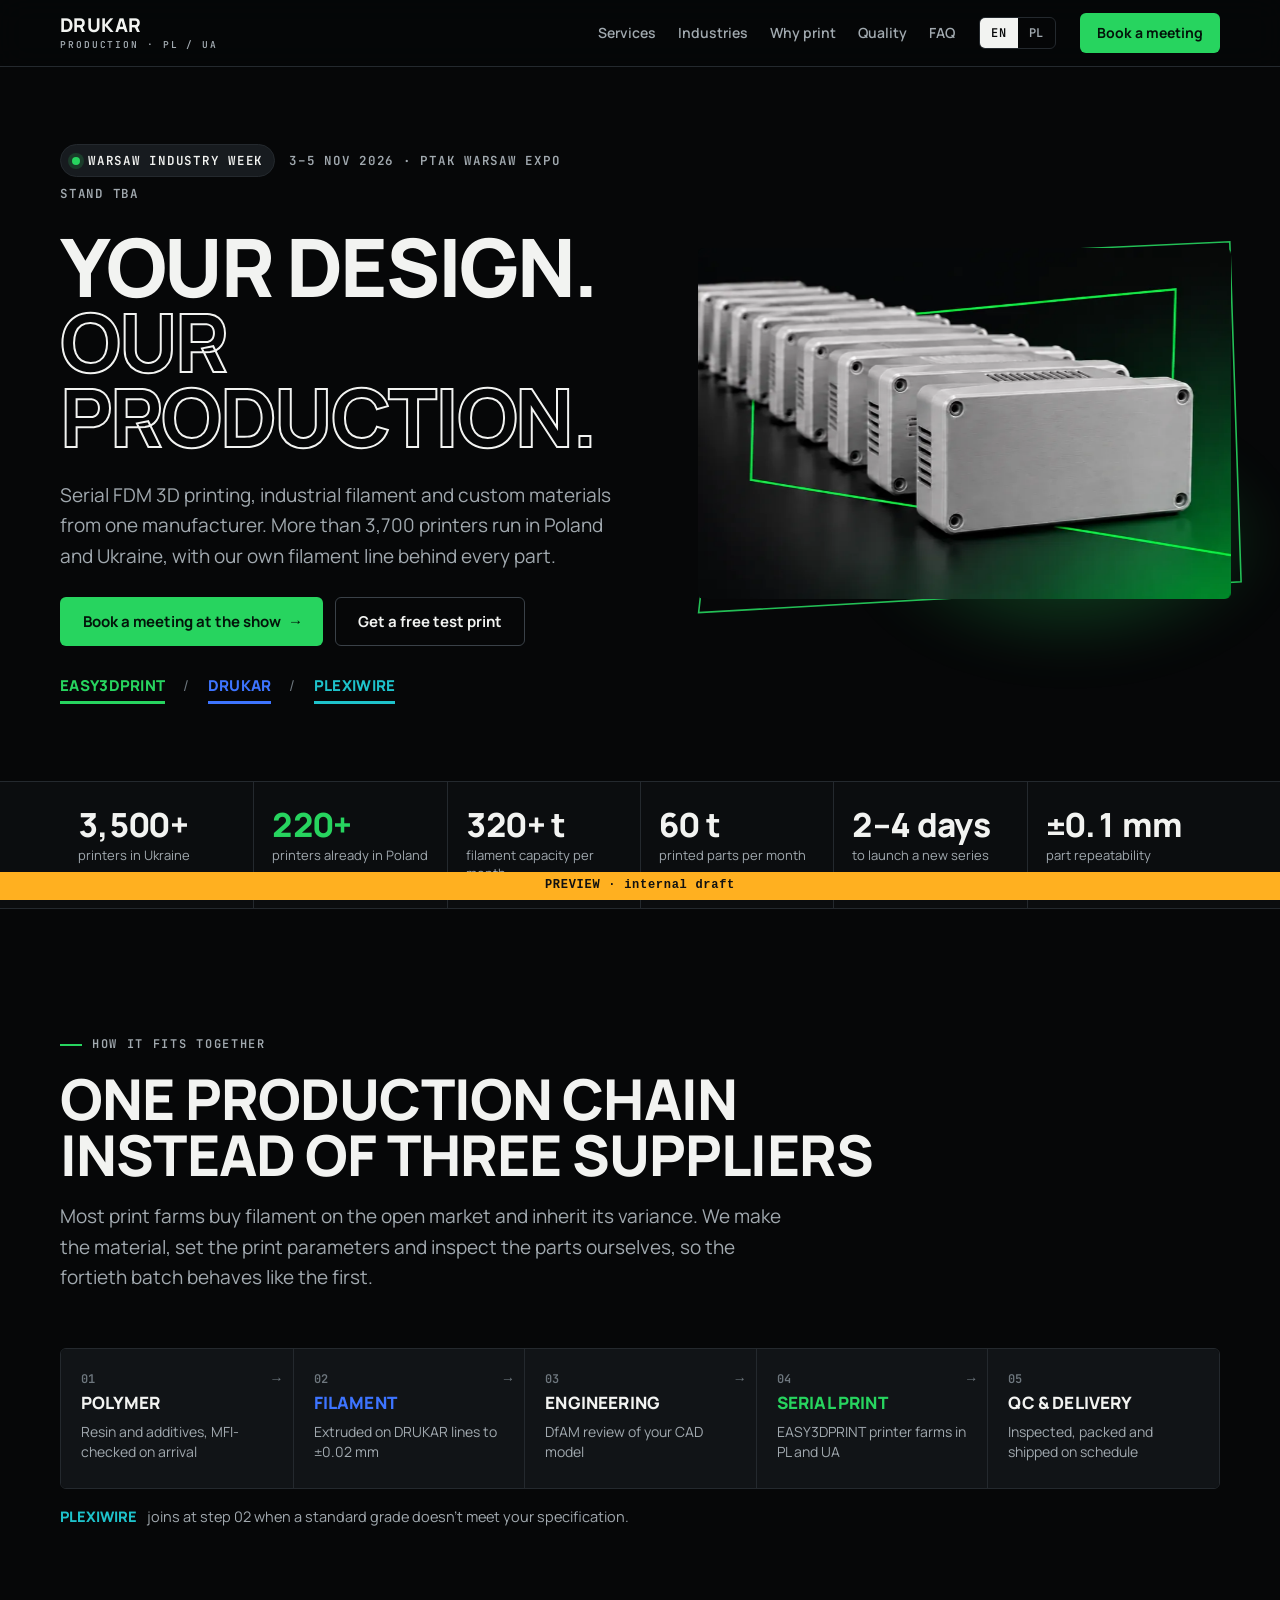
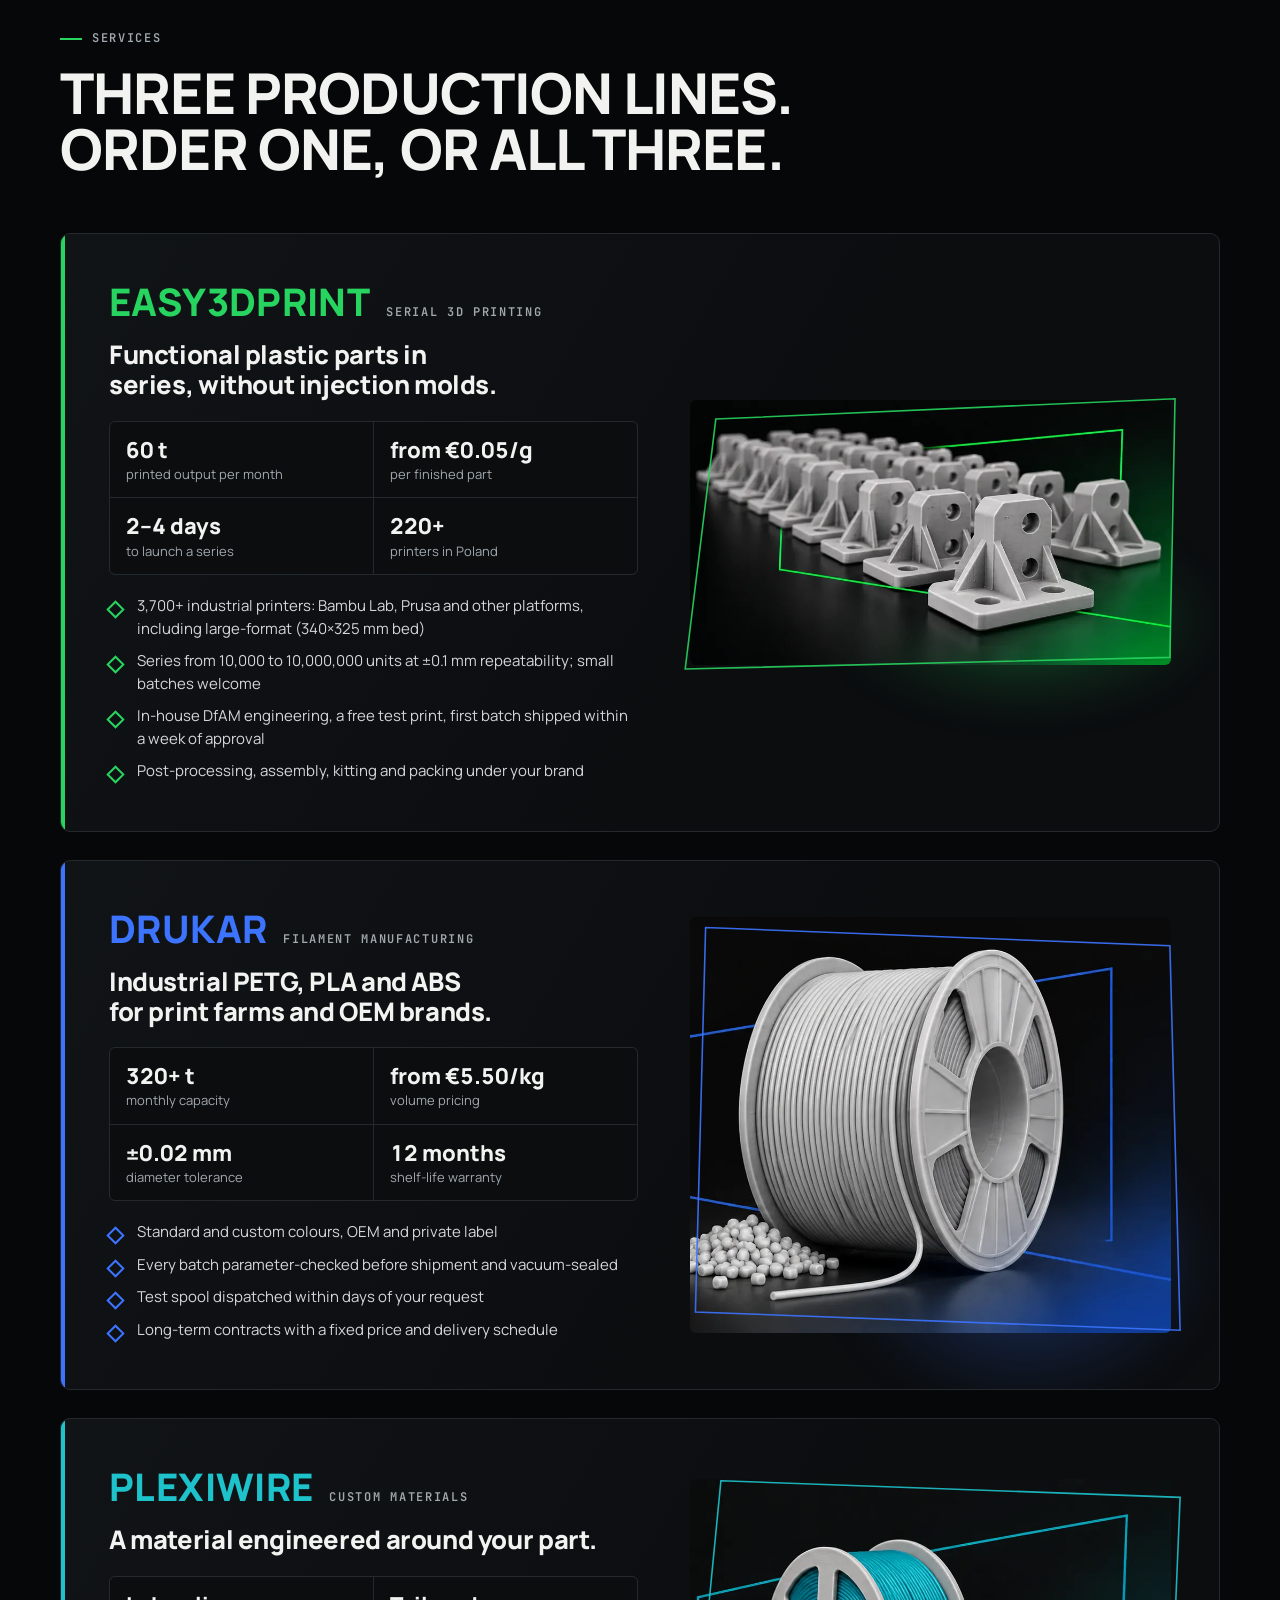
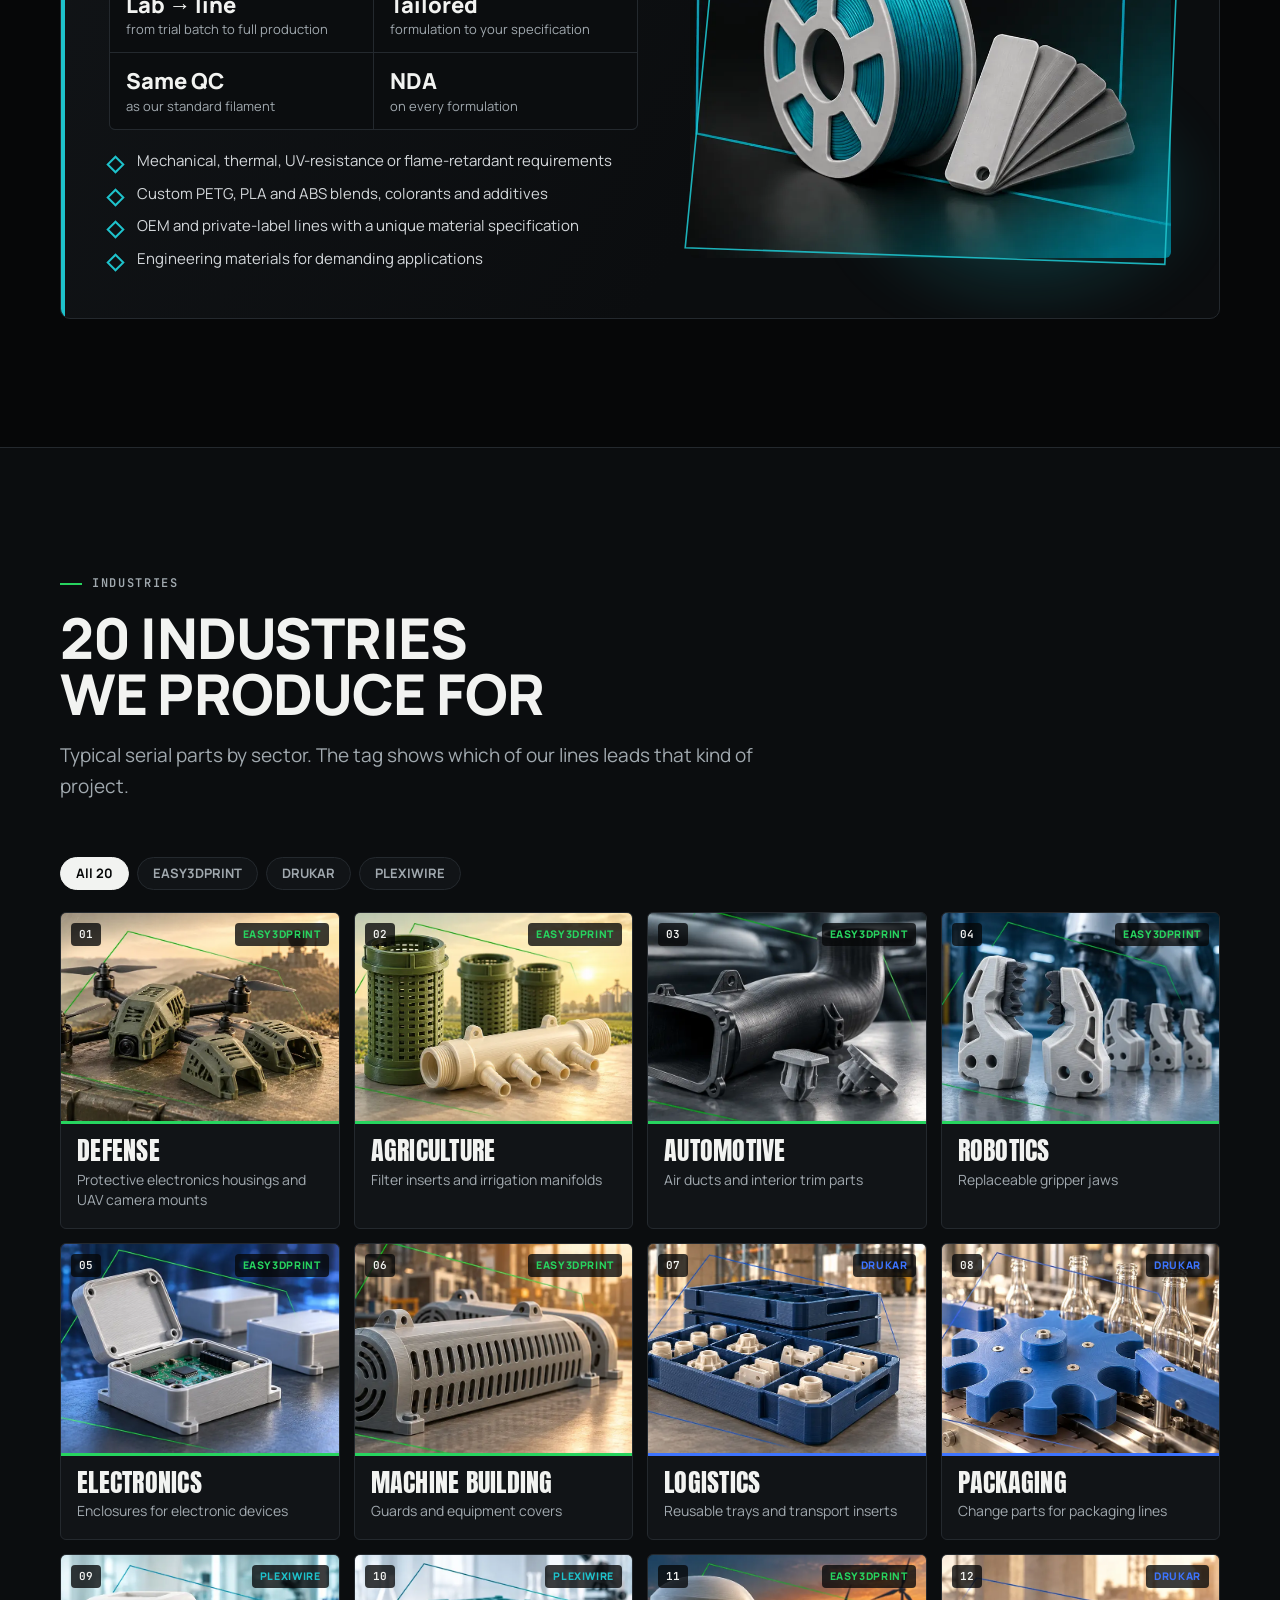
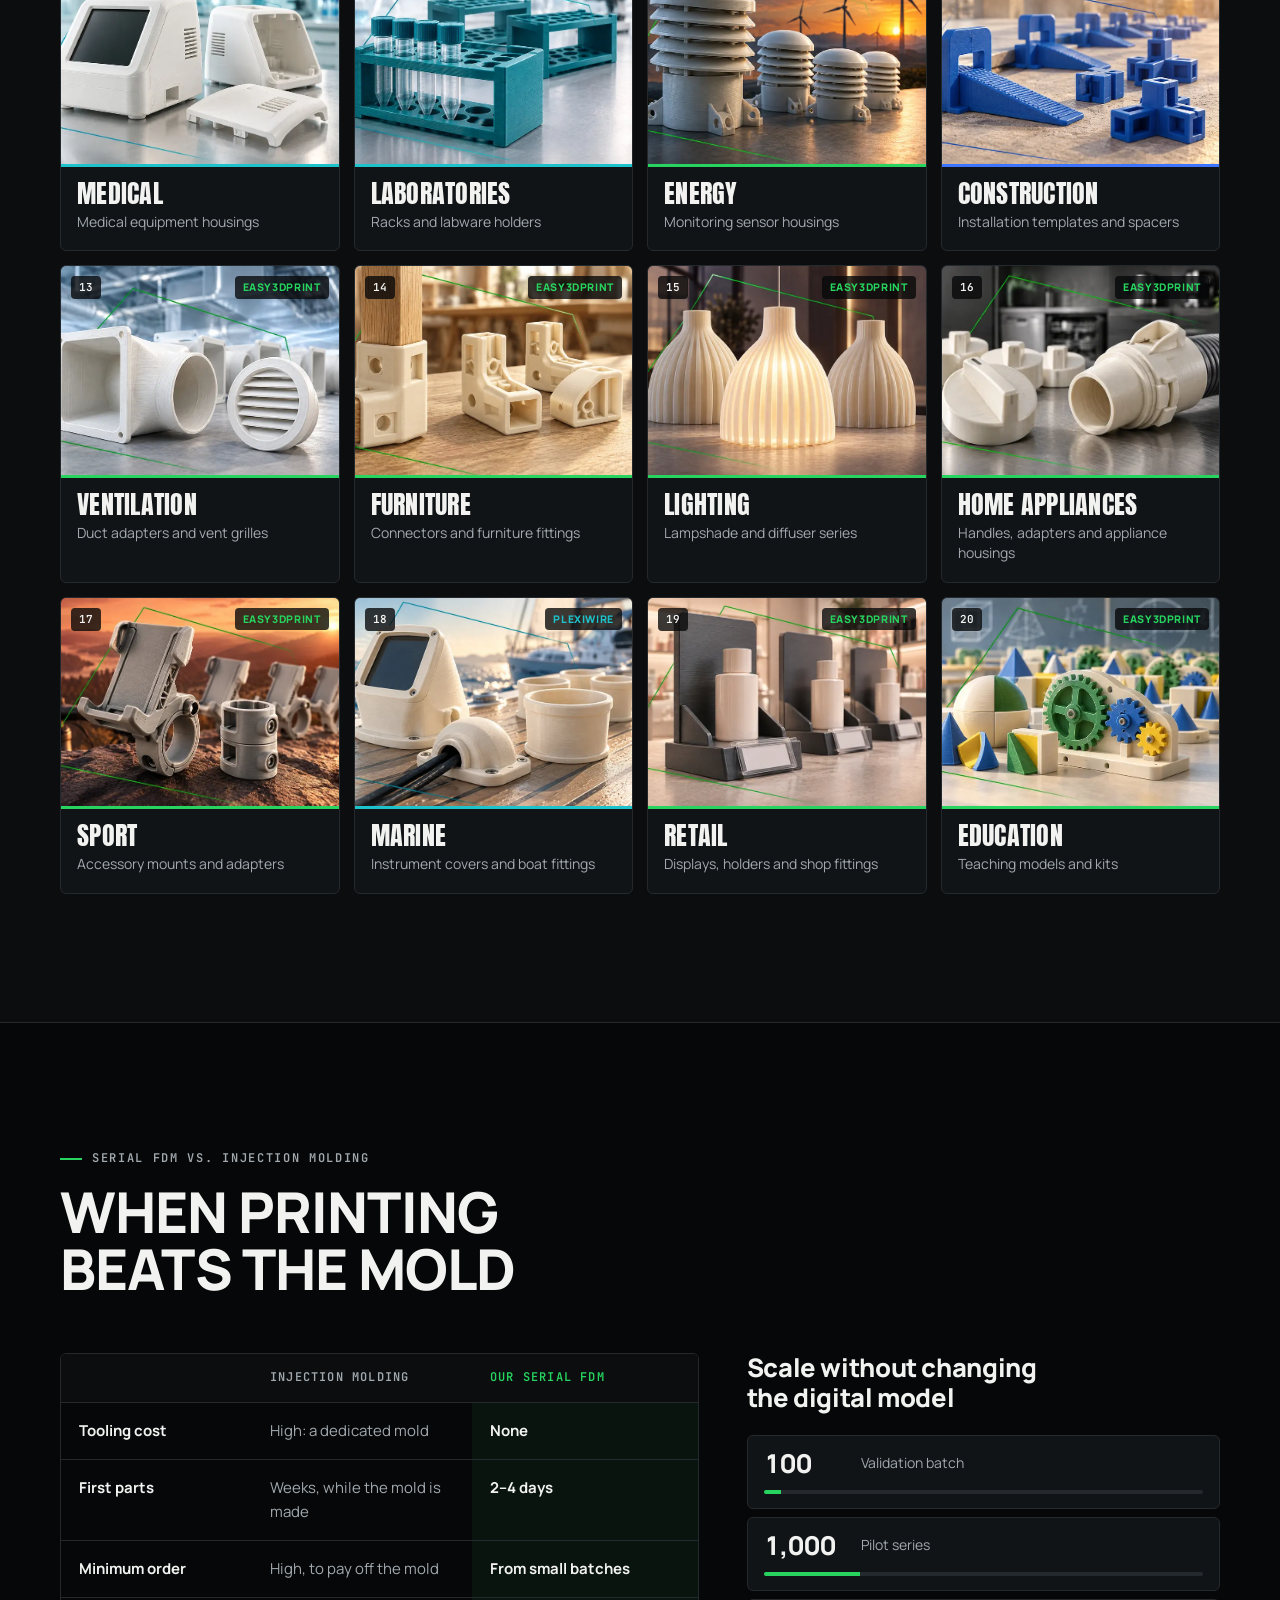
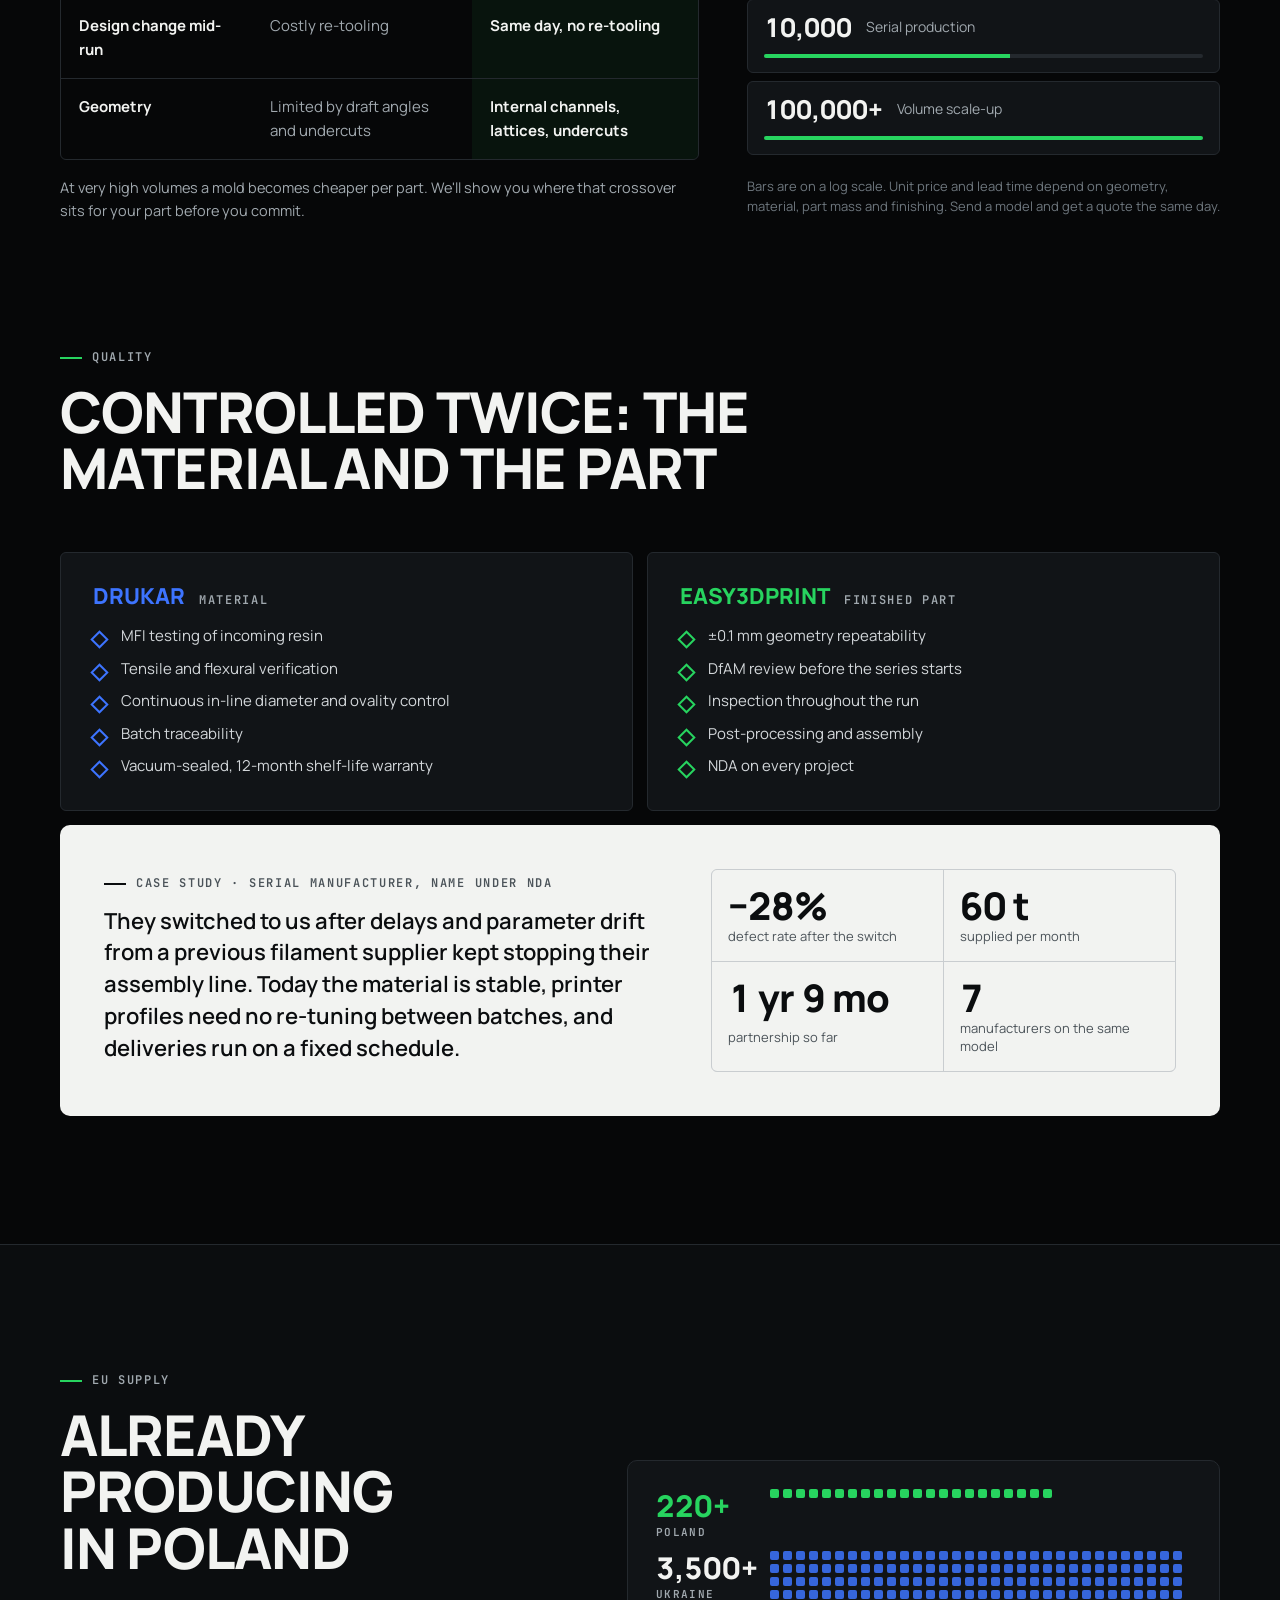
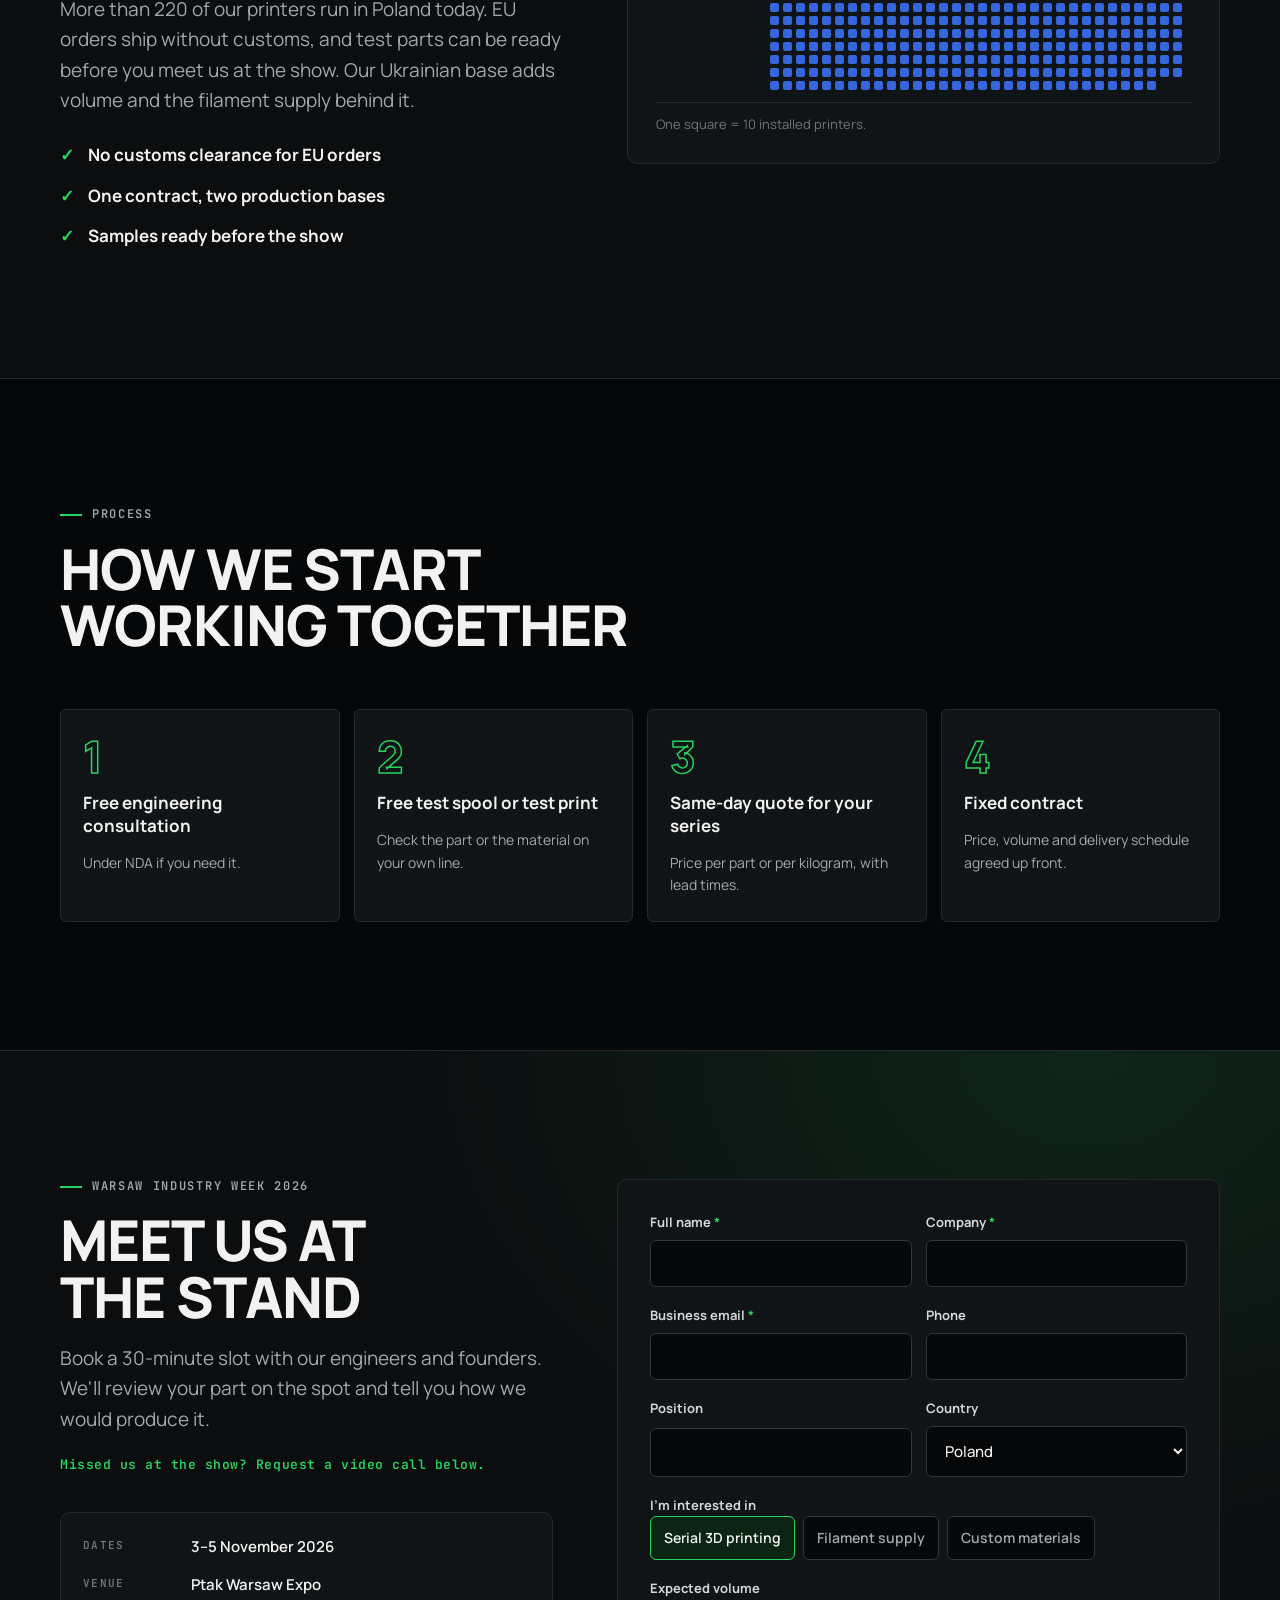
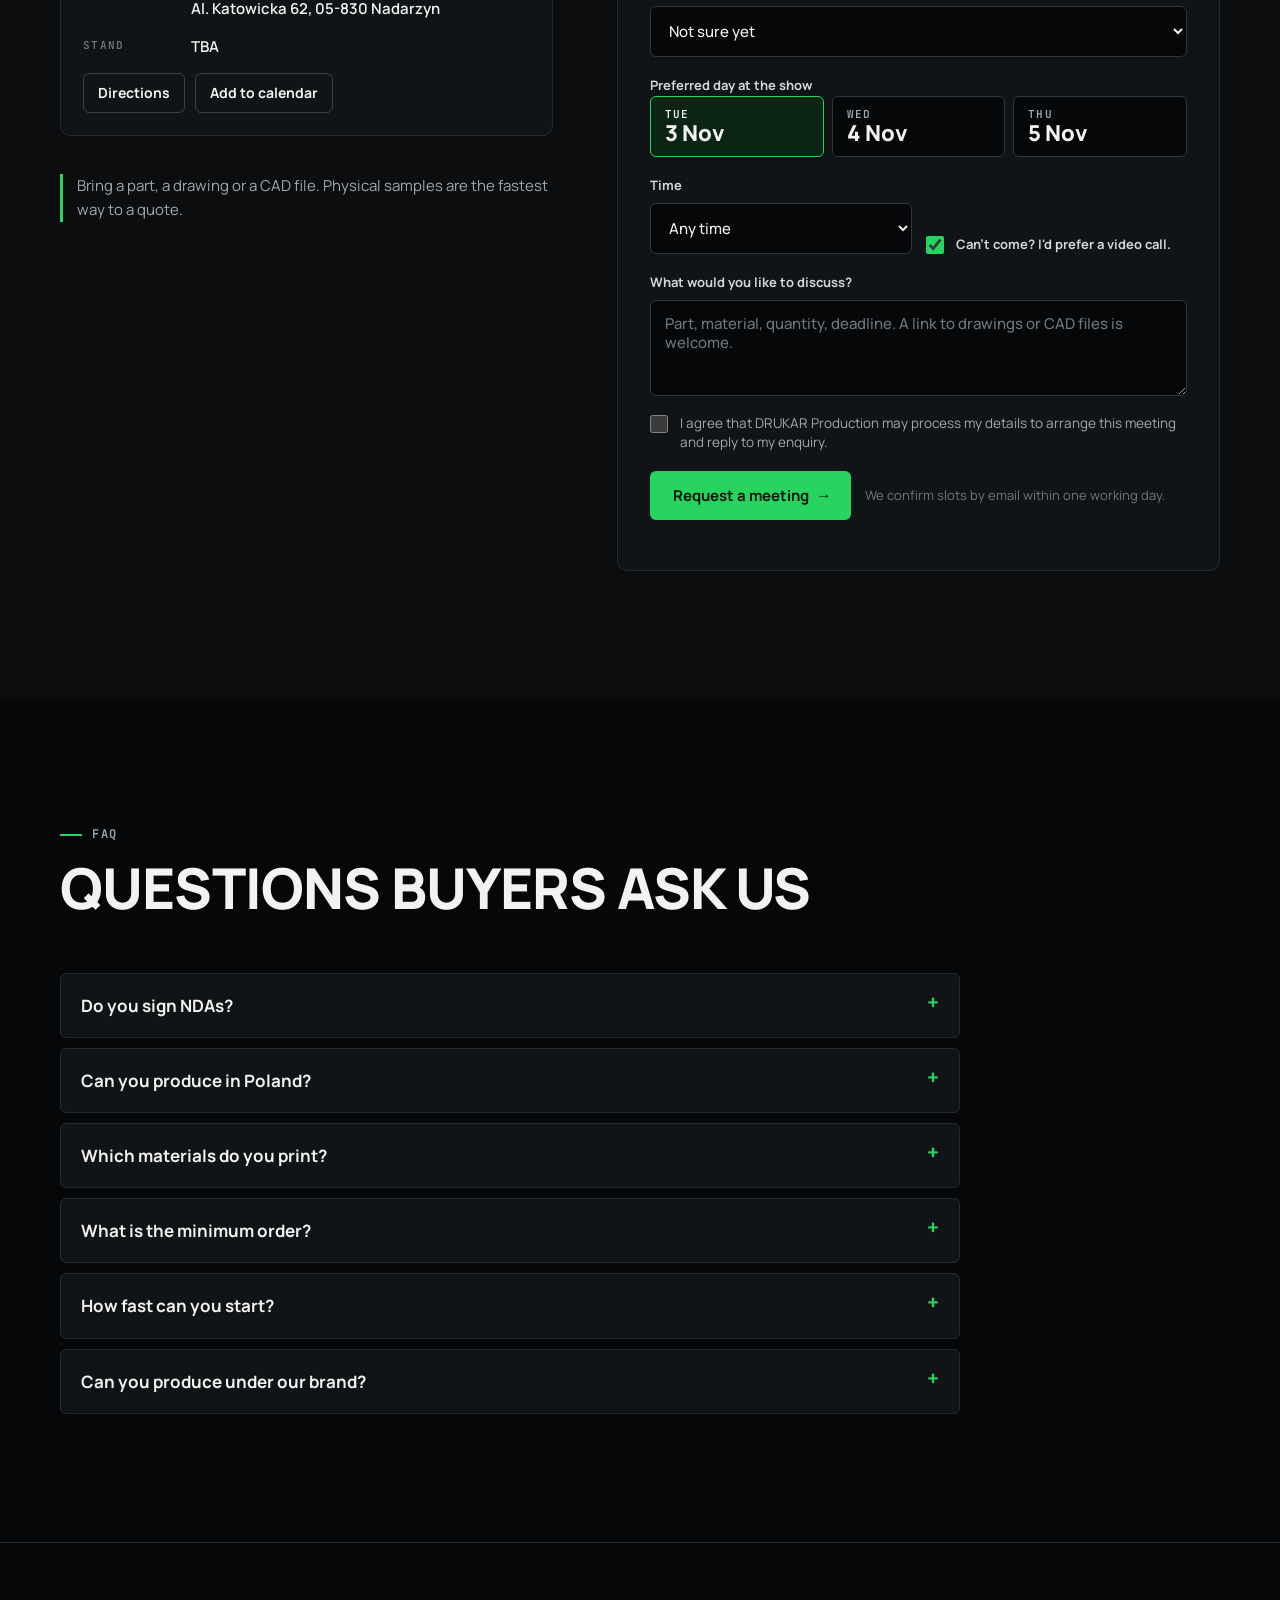
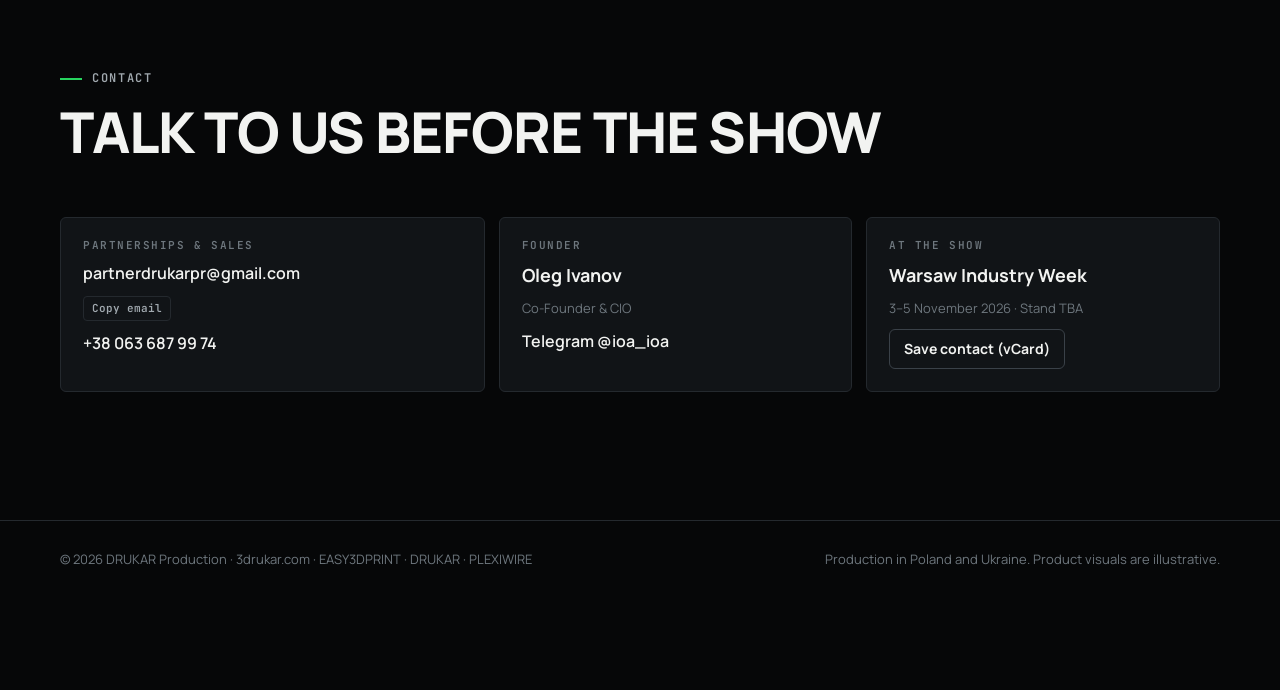
==== index.html @ 249375d9 "Add files via upload" ====
<!doctype html>
<html lang="en">
<head>
<meta name="robots" content="noindex, nofollow">
<meta charset="utf-8">
<meta name="viewport" content="width=device-width, initial-scale=1, viewport-fit=cover">
<title>DRUKAR Production · Serial 3D printing, filament &amp; custom materials</title>
<meta name="description" content="Serial FDM 3D printing, industrial PETG/PLA/ABS filament and custom materials from one manufacturer. 3,700+ printers in Poland and Ukraine. Meet us at Warsaw Industry Week, 3–5 November 2026.">
<link rel="canonical" href="https://3drukar.com/">
<link rel="alternate" hreflang="en" href="https://3drukar.com/">
<link rel="alternate" hreflang="pl" href="https://3drukar.com/pl/">
<link rel="alternate" hreflang="x-default" href="https://3drukar.com/">
<meta name="theme-color" content="#060708">
<meta property="og:type" content="website">
<meta property="og:title" content="DRUKAR Production · Your design. Our production.">
<meta property="og:description" content="Serial 3D printing, filament and custom materials. 220+ printers already in Poland. Meet us at Warsaw Industry Week, 3–5 Nov 2026.">
<meta property="og:url" content="https://3drukar.com/">
<meta property="og:locale" content="en_GB">
<meta property="og:site_name" content="DRUKAR Production">
<meta property="og:image" content="https://3drukar.com/assets/og-en.jpg">
<meta property="og:image:width" content="1200">
<meta property="og:image:height" content="630">
<meta name="twitter:card" content="summary_large_image">
<link rel="icon" href="data:image/svg+xml,%3Csvg xmlns='http://www.w3.org/2000/svg' viewBox='0 0 64 64'%3E%3Crect width='64' height='64' rx='12' fill='%23060708'/%3E%3Cpath d='M16 14h18c11 0 18 7 18 18s-7 18-18 18H16z' fill='none' stroke='%2327D45F' stroke-width='6'/%3E%3Ccircle cx='33' cy='32' r='5' fill='%232F6BFF'/%3E%3C/svg%3E">
<link rel="preload" href="assets/fonts/manrope-latin-800-normal.woff2" as="font" type="font/woff2" crossorigin>
<link rel="stylesheet" href="assets/fonts/fonts.css">
<script type="application/ld+json">
{"@context":"https://schema.org","@type":"Organization","name":"DRUKAR Production","alternateName":["EASY3DPRINT","DRUKAR","PLEXIWIRE"],"description":"Serial FDM 3D printing, industrial filament and custom materials manufacturer with production in Poland and Ukraine.","email":"partnerdrukarpr@gmail.com","telephone":"+380636879974","areaServed":"EU","event":{"@type":"BusinessEvent","name":"Warsaw Industry Week 2026","startDate":"2026-11-03","endDate":"2026-11-05","location":{"@type":"Place","name":"Ptak Warsaw Expo","address":"Al. Katowicka 62, 05-830 Nadarzyn, Poland"}}}
</script>
<link rel="stylesheet" href="assets/site.css">
<style>.mcta{bottom:24px}footer{padding-bottom:120px}</style>
</head>
<body>

<div class="hint" id="langHint" hidden><div class="wrap"><a href="pl/" hreflang="pl" lang="pl">Ta strona jest dostępna po polsku →</a><button type="button" id="hintClose" aria-label="Close">×</button></div></div>
<header class="bar">
  <div class="wrap">
    <a class="logo" href="#top" aria-label="DRUKAR Production"><b>DRUKAR</b><small>PRODUCTION · PL / UA</small></a>
    <nav class="nav" aria-label="Main">
      <a href="#services">Services</a>
      <a href="#industries">Industries</a>
      <a href="#why">Why print</a>
      <a href="#quality">Quality</a>
      <a href="#faq">FAQ</a>
    </nav>
    <nav class="lang" aria-label="Language"><a href="./" hreflang="en" lang="en" aria-current="page">EN</a><a href="pl/" hreflang="pl" lang="pl">PL</a></nav>
    <a class="btn btn-primary" href="#meet">Book a meeting</a>
  </div>
</header>

<main id="top">

<!-- HERO -->
<section class="hero">
  <div class="wrap hero-grid">
    <div class="hero-copy">
      <div class="show-tag">
        <span class="live">Warsaw Industry Week</span>
        <span>3–5 Nov 2026 · Ptak Warsaw Expo</span>
        <span><span>Stand</span> <b data-cfg="booth">TBA</b></span>
      </div>
      <h1><span class="ln">Your design.</span><span class="ln">Our production.</span></h1>
      <p class="lede">Serial FDM 3D printing, industrial filament and custom materials from one manufacturer. More than 3,700 printers run in Poland and Ukraine, with our own filament line behind every part.</p>
      <div class="hero-actions">
        <a class="btn btn-primary" href="#meet"><span>Book a meeting at the show</span> <span class="arr">→</span></a>
        <a class="btn btn-ghost" href="#meet" data-test="1">Get a free test print</a>
      </div>
      <div class="brands" aria-label="Production lines">
        <span class="b-e3d">EASY3DPRINT</span><span class="s">/</span>
        <span class="b-drk">DRUKAR</span><span class="s">/</span>
        <span class="b-plx">PLEXIWIRE</span>
      </div>
    </div>
    <div class="shot">
      <svg class="frame" viewBox="0 0 100 100" preserveAspectRatio="none" aria-hidden="true"><polygon points="10,8 97,2 99,90 3,98"/></svg>
      <img src="assets/img/f-serial.webp" width="900" height="593" alt="A series of identical grey 3D-printed electronics enclosures lined up on a black surface" fetchpriority="high">
    </div>
  </div>
</section>

<!-- KPI -->
<div class="kpis">
  <ul class="wrap">
    <li><b>3,500+</b><span>printers in Ukraine</span></li>
    <li class="pl"><b>220+</b><span>printers already in Poland</span></li>
    <li><b>320+ t</b><span>filament capacity per month</span></li>
    <li><b>60 t</b><span>printed parts per month</span></li>
    <li><b>2–4 days</b><span>to launch a new series</span></li>
    <li><b>±0.1 mm</b><span>part repeatability</span></li>
  </ul>
</div>

<!-- CHAIN + SERVICES -->
<section id="services">
  <div class="wrap">
    <div class="sec-head">
      <p class="eyebrow">How it fits together</p>
      <h2>One production chain instead of three suppliers</h2>
      <p class="lede">Most print farms buy filament on the open market and inherit its variance. We make the material, set the print parameters and inspect the parts ourselves, so the fortieth batch behaves like the first.</p>
    </div>
    <ol class="chain">
      <li><b>Polymer</b><span>Resin and additives, MFI-checked on arrival</span></li>
      <li class="t-drk"><b>Filament</b><span>Extruded on DRUKAR lines to ±0.02 mm</span></li>
      <li><b>Engineering</b><span>DfAM review of your CAD model</span></li>
      <li class="t-e3d"><b>Serial print</b><span>EASY3DPRINT printer farms in PL and UA</span></li>
      <li><b>QC &amp; delivery</b><span>Inspected, packed and shipped on schedule</span></li>
    </ol>
    <p class="chain-note"><i>PLEXIWIRE</i><span>joins at step 02 when a standard grade doesn't meet your specification.</span></p>

    <div class="sec-head" style="margin-top:clamp(64px,8vw,104px)">
      <p class="eyebrow">Services</p>
      <h2>Three production lines. Order one, or all three.</h2>
    </div>

    <div class="lines">
      <article class="line-panel e3d" id="easy3dprint">
        <div class="lp-copy">
          <div class="lp-tag"><b>EASY3DPRINT</b><span>Serial 3D printing</span></div>
          <h3>Functional plastic parts in series, without injection molds.</h3>
          <div class="stats">
            <div><b>60 t</b><span>printed output per month</span></div>
            <div><b>from €0.05/g</b><span>per finished part</span></div>
            <div><b>2–4 days</b><span>to launch a series</span></div>
            <div><b>220+</b><span>printers in Poland</span></div>
          </div>
          <ul class="ticks">
            <li>3,700+ industrial printers: Bambu Lab, Prusa and other platforms, including large-format (340×325 mm bed)</li>
            <li>Series from 10,000 to 10,000,000 units at ±0.1 mm repeatability; small batches welcome</li>
            <li>In-house DfAM engineering, a free test print, first batch shipped within a week of approval</li>
            <li>Post-processing, assembly, kitting and packing under your brand</li>
          </ul>
        </div>
        <div class="shot">
          <svg class="frame" viewBox="0 0 100 100" preserveAspectRatio="none" aria-hidden="true"><polygon points="8,10 98,3 97,92 2,96"/></svg>
          <img src="assets/img/f-large-series.webp" width="900" height="494" loading="lazy" alt="Rows of identical 3D-printed mounting brackets produced in series">
        </div>
      </article>

      <article class="line-panel drk" id="drukar">
        <div class="lp-copy">
          <div class="lp-tag"><b>DRUKAR</b><span>Filament manufacturing</span></div>
          <h3>Industrial PETG, PLA and ABS for print farms and OEM brands.</h3>
          <div class="stats">
            <div><b>320+ t</b><span>monthly capacity</span></div>
            <div><b>from €5.50/kg</b><span>volume pricing</span></div>
            <div><b>±0.02 mm</b><span>diameter tolerance</span></div>
            <div><b>12 months</b><span>shelf-life warranty</span></div>
          </div>
          <ul class="ticks">
            <li>Standard and custom colours, OEM and private label</li>
            <li>Every batch parameter-checked before shipment and vacuum-sealed</li>
            <li>Test spool dispatched within days of your request</li>
            <li>Long-term contracts with a fixed price and delivery schedule</li>
          </ul>
        </div>
        <div class="shot">
          <svg class="frame" viewBox="0 0 100 100" preserveAspectRatio="none" aria-hidden="true"><polygon points="6,6 97,10 99,94 4,90"/></svg>
          <img src="assets/img/f-filament-producer.webp" width="900" height="778" loading="lazy" alt="A spool of grey filament with polymer pellets in front of it">
        </div>
      </article>

      <article class="line-panel plx" id="plexiwire">
        <div class="lp-copy">
          <div class="lp-tag"><b>PLEXIWIRE</b><span>Custom materials</span></div>
          <h3>A material engineered around your part.</h3>
          <div class="stats">
            <div><b>Lab → line</b><span>from trial batch to full production</span></div>
            <div><b>Tailored</b><span>formulation to your specification</span></div>
            <div><b>Same QC</b><span>as our standard filament</span></div>
            <div><b>NDA</b><span>on every formulation</span></div>
          </div>
          <ul class="ticks">
            <li>Mechanical, thermal, UV-resistance or flame-retardant requirements</li>
            <li>Custom PETG, PLA and ABS blends, colorants and additives</li>
            <li>OEM and private-label lines with a unique material specification</li>
            <li>Engineering materials for demanding applications</li>
          </ul>
        </div>
        <div class="shot">
          <svg class="frame" viewBox="0 0 100 100" preserveAspectRatio="none" aria-hidden="true"><polygon points="9,4 99,8 96,96 2,92"/></svg>
          <img src="assets/img/f-custom-filament.webp" width="900" height="709" loading="lazy" alt="A teal custom-colour filament spool next to colour sample chips">
        </div>
      </article>
    </div>
  </div>
</section>

<!-- INDUSTRIES -->
<section id="industries" style="background:var(--bg-2);border-block:1px solid var(--line)">
  <div class="wrap">
    <div class="sec-head">
      <p class="eyebrow">Industries</p>
      <h2>20 industries we produce for</h2>
      <p class="lede">Typical serial parts by sector. The tag shows which of our lines leads that kind of project.</p>
    </div>
    <div class="filters" role="group" aria-label="Filter by line">
      <button type="button" data-f="all" aria-pressed="true">All 20</button>
      <button type="button" data-f="e3d" aria-pressed="false">EASY3DPRINT</button>
      <button type="button" data-f="drk" aria-pressed="false">DRUKAR</button>
      <button type="button" data-f="plx" aria-pressed="false">PLEXIWIRE</button>
    </div>
    <ul class="ind-grid" id="indGrid">
      <li class="ind" data-brand="e3d"><figure><img src="assets/img/i-defense.webp" width="720" height="540" loading="lazy" alt="Protective electronics housings and UAV camera mounts"></figure><span class="no">01</span><span class="brand">EASY3DPRINT</span><div class="body"><h3>Defense</h3><p>Protective electronics housings and UAV camera mounts</p></div></li>
      <li class="ind" data-brand="e3d"><figure><img src="assets/img/i-agriculture.webp" width="720" height="540" loading="lazy" alt="Filter inserts and irrigation manifolds"></figure><span class="no">02</span><span class="brand">EASY3DPRINT</span><div class="body"><h3>Agriculture</h3><p>Filter inserts and irrigation manifolds</p></div></li>
      <li class="ind" data-brand="e3d"><figure><img src="assets/img/i-automotive.webp" width="720" height="540" loading="lazy" alt="Air ducts and interior trim parts"></figure><span class="no">03</span><span class="brand">EASY3DPRINT</span><div class="body"><h3>Automotive</h3><p>Air ducts and interior trim parts</p></div></li>
      <li class="ind" data-brand="e3d"><figure><img src="assets/img/i-robotics.webp" width="720" height="540" loading="lazy" alt="Replaceable gripper jaws"></figure><span class="no">04</span><span class="brand">EASY3DPRINT</span><div class="body"><h3>Robotics</h3><p>Replaceable gripper jaws</p></div></li>
      <li class="ind" data-brand="e3d"><figure><img src="assets/img/i-electronics.webp" width="720" height="540" loading="lazy" alt="Enclosures for electronic devices"></figure><span class="no">05</span><span class="brand">EASY3DPRINT</span><div class="body"><h3>Electronics</h3><p>Enclosures for electronic devices</p></div></li>
      <li class="ind" data-brand="e3d"><figure><img src="assets/img/i-machinery.webp" width="720" height="540" loading="lazy" alt="Guards and equipment covers"></figure><span class="no">06</span><span class="brand">EASY3DPRINT</span><div class="body"><h3>Machine building</h3><p>Guards and equipment covers</p></div></li>
      <li class="ind" data-brand="drk"><figure><img src="assets/img/i-logistics.webp" width="720" height="540" loading="lazy" alt="Reusable trays and transport inserts"></figure><span class="no">07</span><span class="brand">DRUKAR</span><div class="body"><h3>Logistics</h3><p>Reusable trays and transport inserts</p></div></li>
      <li class="ind" data-brand="drk"><figure><img src="assets/img/i-packaging.webp" width="720" height="540" loading="lazy" alt="Change parts for packaging lines"></figure><span class="no">08</span><span class="brand">DRUKAR</span><div class="body"><h3>Packaging</h3><p>Change parts for packaging lines</p></div></li>
      <li class="ind" data-brand="plx"><figure><img src="assets/img/i-medical.webp" width="720" height="540" loading="lazy" alt="Medical equipment housings"></figure><span class="no">09</span><span class="brand">PLEXIWIRE</span><div class="body"><h3>Medical</h3><p>Medical equipment housings</p></div></li>
      <li class="ind" data-brand="plx"><figure><img src="assets/img/i-laboratory.webp" width="720" height="540" loading="lazy" alt="Racks and labware holders"></figure><span class="no">10</span><span class="brand">PLEXIWIRE</span><div class="body"><h3>Laboratories</h3><p>Racks and labware holders</p></div></li>
      <li class="ind" data-brand="e3d"><figure><img src="assets/img/i-energy.webp" width="720" height="540" loading="lazy" alt="Monitoring sensor housings"></figure><span class="no">11</span><span class="brand">EASY3DPRINT</span><div class="body"><h3>Energy</h3><p>Monitoring sensor housings</p></div></li>
      <li class="ind" data-brand="drk"><figure><img src="assets/img/i-construction.webp" width="720" height="540" loading="lazy" alt="Installation templates and spacers"></figure><span class="no">12</span><span class="brand">DRUKAR</span><div class="body"><h3>Construction</h3><p>Installation templates and spacers</p></div></li>
      <li class="ind" data-brand="e3d"><figure><img src="assets/img/i-ventilation.webp" width="720" height="540" loading="lazy" alt="Duct adapters and vent grilles"></figure><span class="no">13</span><span class="brand">EASY3DPRINT</span><div class="body"><h3>Ventilation</h3><p>Duct adapters and vent grilles</p></div></li>
      <li class="ind" data-brand="e3d"><figure><img src="assets/img/i-furniture.webp" width="720" height="540" loading="lazy" alt="Connectors and furniture fittings"></figure><span class="no">14</span><span class="brand">EASY3DPRINT</span><div class="body"><h3>Furniture</h3><p>Connectors and furniture fittings</p></div></li>
      <li class="ind" data-brand="e3d"><figure><img src="assets/img/i-lighting.webp" width="720" height="540" loading="lazy" alt="Lampshade and diffuser series"></figure><span class="no">15</span><span class="brand">EASY3DPRINT</span><div class="body"><h3>Lighting</h3><p>Lampshade and diffuser series</p></div></li>
      <li class="ind" data-brand="e3d"><figure><img src="assets/img/i-appliances.webp" width="720" height="540" loading="lazy" alt="Handles, adapters and appliance housings"></figure><span class="no">16</span><span class="brand">EASY3DPRINT</span><div class="body"><h3>Home appliances</h3><p>Handles, adapters and appliance housings</p></div></li>
      <li class="ind" data-brand="e3d"><figure><img src="assets/img/i-sport.webp" width="720" height="540" loading="lazy" alt="Accessory mounts and adapters"></figure><span class="no">17</span><span class="brand">EASY3DPRINT</span><div class="body"><h3>Sport</h3><p>Accessory mounts and adapters</p></div></li>
      <li class="ind" data-brand="plx"><figure><img src="assets/img/i-marine.webp" width="720" height="540" loading="lazy" alt="Instrument covers and boat fittings"></figure><span class="no">18</span><span class="brand">PLEXIWIRE</span><div class="body"><h3>Marine</h3><p>Instrument covers and boat fittings</p></div></li>
      <li class="ind" data-brand="e3d"><figure><img src="assets/img/i-retail.webp" width="720" height="540" loading="lazy" alt="Displays, holders and shop fittings"></figure><span class="no">19</span><span class="brand">EASY3DPRINT</span><div class="body"><h3>Retail</h3><p>Displays, holders and shop fittings</p></div></li>
      <li class="ind" data-brand="e3d"><figure><img src="assets/img/i-education.webp" width="720" height="540" loading="lazy" alt="Teaching models and kits"></figure><span class="no">20</span><span class="brand">EASY3DPRINT</span><div class="body"><h3>Education</h3><p>Teaching models and kits</p></div></li>
    </ul>
  </div>
</section>

<!-- WHY PRINT -->
<section id="why">
  <div class="wrap">
    <div class="sec-head">
      <p class="eyebrow">Serial FDM vs. injection molding</p>
      <h2>When printing beats the mold</h2>
    </div>
    <div class="cmp-grid">
      <div style="min-width:0">
        <div class="tbl-wrap">
          <table>
            <thead><tr><th><span class="sr">Criterion</span></th><th>Injection molding</th><th class="us">Our serial FDM</th></tr></thead>
            <tbody>
              <tr><th>Tooling cost</th><td>High: a dedicated mold</td><td class="us">None</td></tr>
              <tr><th>First parts</th><td>Weeks, while the mold is made</td><td class="us">2–4 days</td></tr>
              <tr><th>Minimum order</th><td>High, to pay off the mold</td><td class="us">From small batches</td></tr>
              <tr><th>Design change mid-run</th><td>Costly re-tooling</td><td class="us">Same day, no re-tooling</td></tr>
              <tr><th>Geometry</th><td>Limited by draft angles and undercuts</td><td class="us">Internal channels, lattices, undercuts</td></tr>
            </tbody>
          </table>
        </div>
        <p class="honest">At very high volumes a mold becomes cheaper per part. We'll show you where that crossover sits for your part before you commit.</p>
      </div>
      <div class="cmp-side">
        <h3>Scale without changing the digital model</h3>
        <ol class="ladder">
          <li><b>100</b><span>Validation batch</span><span class="bar-fill"><i style="width:4%"></i></span></li>
          <li><b>1,000</b><span>Pilot series</span><span class="bar-fill"><i style="width:22%"></i></span></li>
          <li><b>10,000</b><span>Serial production</span><span class="bar-fill"><i style="width:56%"></i></span></li>
          <li><b>100,000+</b><span>Volume scale-up</span><span class="bar-fill"><i style="width:100%"></i></span></li>
        </ol>
        <p class="small">Bars are on a log scale. Unit price and lead time depend on geometry, material, part mass and finishing. Send a model and get a quote the same day.</p>
      </div>
    </div>
  </div>
</section>

<!-- QUALITY -->
<section id="quality" style="padding-top:0">
  <div class="wrap">
    <div class="sec-head">
      <p class="eyebrow">Quality</p>
      <h2>Controlled twice: the material and the part</h2>
    </div>
    <div class="q-grid">
      <div class="q-card drk">
        <header><b>DRUKAR</b><span>Material</span></header>
        <ul class="ticks">
          <li>MFI testing of incoming resin</li>
          <li>Tensile and flexural verification</li>
          <li>Continuous in-line diameter and ovality control</li>
          <li>Batch traceability</li>
          <li>Vacuum-sealed, 12-month shelf-life warranty</li>
        </ul>
      </div>
      <div class="q-card e3d">
        <header><b>EASY3DPRINT</b><span>Finished part</span></header>
        <ul class="ticks">
          <li>±0.1 mm geometry repeatability</li>
          <li>DfAM review before the series starts</li>
          <li>Inspection throughout the run</li>
          <li>Post-processing and assembly</li>
          <li>NDA on every project</li>
        </ul>
      </div>
    </div>
    <div class="case">
      <div>
        <p class="eyebrow">Case study · serial manufacturer, name under NDA</p>
        <blockquote>They switched to us after delays and parameter drift from a previous filament supplier kept stopping their assembly line. Today the material is stable, printer profiles need no re-tuning between batches, and deliveries run on a fixed schedule.</blockquote>
      </div>
      <div class="case-stats">
        <div><b>−28%</b><span>defect rate after the switch</span></div>
        <div><b>60 t</b><span>supplied per month</span></div>
        <div><b>1 yr 9 mo</b><span>partnership so far</span></div>
        <div><b>7</b><span>manufacturers on the same model</span></div>
      </div>
    </div>
  </div>
</section>

<!-- POLAND -->
<section id="poland" style="background:var(--bg-2);border-block:1px solid var(--line)">
  <div class="wrap pl-grid">
    <div>
      <div class="sec-head" style="margin-bottom:0">
        <p class="eyebrow">EU supply</p>
        <h2>Already producing in Poland</h2>
        <p class="lede">More than 220 of our printers run in Poland today. EU orders ship without customs, and test parts can be ready before you meet us at the show. Our Ukrainian base adds volume and the filament supply behind it.</p>
      </div>
      <ul class="pl-points">
        <li>No customs clearance for EU orders</li>
        <li>One contract, two production bases</li>
        <li>Samples ready before the show</li>
      </ul>
    </div>
    <div class="bases" aria-label="Installed printers by country">
      <div class="base pl"><div class="lbl"><b>220+</b><span>Poland</span></div><div class="dots" data-n="22"></div></div>
      <div class="base ua"><div class="lbl"><b>3,500+</b><span>Ukraine</span></div><div class="dots" data-n="350"></div></div>
      <p class="legend small">One square = 10 installed printers.</p>
    </div>
  </div>
</section>

<!-- PROCESS -->
<section id="process">
  <div class="wrap">
    <div class="sec-head">
      <p class="eyebrow">Process</p>
      <h2>How we start working together</h2>
    </div>
    <ol class="steps">
      <li><b>Free engineering consultation</b><span>Under NDA if you need it.</span></li>
      <li><b>Free test spool or test print</b><span>Check the part or the material on your own line.</span></li>
      <li><b>Same-day quote for your series</b><span>Price per part or per kilogram, with lead times.</span></li>
      <li><b>Fixed contract</b><span>Price, volume and delivery schedule agreed up front.</span></li>
    </ol>
  </div>
</section>

<!-- MEET -->
<section id="meet" class="meet">
  <div class="wrap meet-grid">
    <div class="venue">
      <div class="sec-head" style="margin-bottom:0">
        <p class="eyebrow">Warsaw Industry Week 2026</p>
        <h2>Meet us at the stand</h2>
        <p class="lede">Book a 30-minute slot with our engineers and founders. We'll review your part on the spot and tell you how we would produce it.</p>
      </div>
      <p class="countdown" id="countdown"></p>
      <dl class="vcard">
        <div class="vrow"><dt>Dates</dt><dd>3–5 November 2026</dd></div>
        <div class="vrow"><dt>Venue</dt><dd>Ptak Warsaw Expo<br>Al. Katowicka 62, 05-830 Nadarzyn</dd></div>
        <div class="vrow"><dt>Stand</dt><dd data-cfg="booth">TBA</dd></div>
        <div class="vlinks">
          <a class="btn btn-ghost" id="mapLink" href="https://www.google.com/maps/search/?api=1&amp;query=Ptak+Warsaw+Expo+Nadarzyn" target="_blank" rel="noopener">Directions</a>
          <button class="btn btn-ghost" type="button" id="icsBtn">Add to calendar</button>
        </div>
      </dl>
      <p class="bring">Bring a part, a drawing or a CAD file. Physical samples are the fastest way to a quote.</p>
    </div>

    <form id="leadForm" novalidate>
      <div class="f2">
        <div class="fld"><label for="f-name"><span>Full name</span> <span class="req">*</span></label><input id="f-name" name="name" type="text" autocomplete="name" required></div>
        <div class="fld"><label for="f-company"><span>Company</span> <span class="req">*</span></label><input id="f-company" name="company" type="text" autocomplete="organization" required></div>
      </div>
      <div class="f2">
        <div class="fld"><label for="f-email"><span>Business email</span> <span class="req">*</span></label><input id="f-email" name="email" type="email" autocomplete="email" required></div>
        <div class="fld"><label for="f-phone">Phone</label><input id="f-phone" name="phone" type="tel" autocomplete="tel"></div>
      </div>
      <div class="f2">
        <div class="fld"><label for="f-role">Position</label><input id="f-role" name="role" type="text" autocomplete="organization-title"></div>
        <div class="fld"><label for="f-country">Country</label>
          <select id="f-country" name="country">
            <option value="Poland">Poland</option>
            <option value="Germany">Germany</option>
            <option value="Czech Republic">Czech Republic</option>
            <option value="Slovakia">Slovakia</option>
            <option value="Lithuania">Lithuania</option>
            <option value="Netherlands">Netherlands</option>
            <option value="Other EU">Other EU country</option>
            <option value="Ukraine">Ukraine</option>
            <option value="Other">Other</option>
          </select>
        </div>
      </div>
      <fieldset class="fld">
        <legend>I'm interested in</legend>
        <div class="chips">
          <label class="chip c-e3d"><input type="checkbox" name="interest" value="Serial 3D printing" id="f-i1" checked><span>Serial 3D printing</span></label>
          <label class="chip c-drk"><input type="checkbox" name="interest" value="Filament" id="f-i2"><span>Filament supply</span></label>
          <label class="chip c-plx"><input type="checkbox" name="interest" value="Custom materials" id="f-i3"><span>Custom materials</span></label>
        </div>
      </fieldset>
      <div class="fld"><label for="f-volume">Expected volume</label>
        <select id="f-volume" name="volume">
          <option value="">Not sure yet</option>
          <option value="Prototype / <1,000 pcs">Prototype or under 1,000 parts</option>
          <option value="1,000–10,000 pcs">1,000–10,000 parts</option>
          <option value="10,000–100,000 pcs">10,000–100,000 parts</option>
          <option value="100,000+ pcs">100,000+ parts</option>
          <option value="Filament <1 t/mo">Filament: under 1 t per month</option>
          <option value="Filament 1–10 t/mo">Filament: 1–10 t per month</option>
          <option value="Filament 10+ t/mo">Filament: 10+ t per month</option>
        </select>
      </div>
      <fieldset class="fld">
        <legend>Preferred day at the show</legend>
        <div class="days">
          <label class="chip"><input type="radio" name="day" value="2026-11-03" id="f-d1" checked><span><small>Tue</small><b>3 Nov</b></span></label>
          <label class="chip"><input type="radio" name="day" value="2026-11-04" id="f-d2"><span><small>Wed</small><b>4 Nov</b></span></label>
          <label class="chip"><input type="radio" name="day" value="2026-11-05" id="f-d3"><span><small>Thu</small><b>5 Nov</b></span></label>
        </div>
      </fieldset>
      <div class="f2">
        <div class="fld"><label for="f-slot">Time</label><select id="f-slot" name="slot"></select></div>
        <div class="fld" style="align-content:end"><label class="check" for="f-video"><input type="checkbox" id="f-video" name="video" value="yes"><span>Can't come? I'd prefer a video call.</span></label></div>
      </div>
      <div class="fld"><label for="f-msg">What would you like to discuss?</label><textarea id="f-msg" name="message" placeholder="Part, material, quantity, deadline. A link to drawings or CAD files is welcome."></textarea></div>
      <input class="hp" type="text" name="website" id="f-website" tabindex="-1" autocomplete="off" aria-hidden="true">
      <label class="check" for="f-consent"><input type="checkbox" id="f-consent" name="consent" value="yes" required><span>I agree that DRUKAR Production may process my details to arrange this meeting and reply to my enquiry.</span></label>
      <div class="f-actions">
        <button class="btn btn-primary" type="submit" id="f-submit"><span>Request a meeting</span> <span class="arr">→</span></button>
        <span class="small">We confirm slots by email within one working day.</span>
      </div>
      <div id="f-status" role="status" aria-live="polite"></div>
    </form>
  </div>
</section>

<!-- FAQ -->
<section id="faq">
  <div class="wrap">
    <div class="sec-head"><p class="eyebrow">FAQ</p><h2>Questions buyers ask us</h2></div>
    <div class="faq">
      <details><summary>Do you sign NDAs?</summary><p>Yes, before you share drawings if you prefer. Every custom formulation is covered by an NDA as standard.</p></details>
      <details><summary>Can you produce in Poland?</summary><p>Yes. More than 220 printers already run in Poland, so EU orders and samples ship without customs.</p></details>
      <details><summary>Which materials do you print?</summary><p>PETG, PLA and ABS from our own DRUKAR line. When you need specific mechanical, thermal, UV or flame-retardant properties, PLEXIWIRE develops a compound for your part.</p></details>
      <details><summary>What is the minimum order?</summary><p>There is no mold to pay off, so we start from small batches. Our farms are built for series from 10,000 up to 10,000,000 parts.</p></details>
      <details><summary>How fast can you start?</summary><p>A test print or test spool ships within days. A new series launches in 2–4 days, and the first batch ships within a week of your approval.</p></details>
      <details><summary>Can you produce under our brand?</summary><p>Yes. We print parts and make filament for OEM and private-label customers, including packaging and labelling.</p></details>
    </div>
  </div>
</section>

<!-- CONTACT -->
<section class="contact" id="contact">
  <div class="wrap">
    <div class="sec-head"><p class="eyebrow">Contact</p><h2>Talk to us before the show</h2></div>
    <div class="c-grid">
      <div class="c-card">
        <span class="role">Partnerships &amp; sales</span>
        <a data-cfg-href="mailto" data-cfg="email" href="mailto:partnerdrukarpr@gmail.com">partnerdrukarpr@gmail.com</a>
        <button class="copy" type="button" data-copy="email">Copy email</button>
        <a data-cfg-href="tel" data-cfg="phoneDisplay" href="tel:+380636879974">+38 063 687 99 74</a>
      </div>
      <div class="c-card">
        <span class="role">Founder</span>
        <b data-cfg="founderName">Oleg Ivanov</b>
        <span class="small" data-cfg="founderTitle">Co-Founder &amp; CIO</span>
        <a data-cfg-href="tg" href="https://t.me/ioa_ioa" target="_blank" rel="noopener">Telegram <span data-cfg="telegramAt">@ioa_ioa</span></a>
      </div>
      <div class="c-card">
        <span class="role">At the show</span>
        <b>Warsaw Industry Week</b>
        <span class="small"><span>3–5 November 2026</span> · <span>Stand</span> <span data-cfg="booth">TBA</span></span>
        <button class="btn btn-ghost" type="button" id="vcfBtn">Save contact (vCard)</button>
      </div>
    </div>
  </div>
</section>
</main>

<footer>
  <div class="wrap">
    <span>© 2026 DRUKAR Production · 3drukar.com · EASY3DPRINT · DRUKAR · PLEXIWIRE</span>
    <span>Production in Poland and Ukraine. Product visuals are illustrative.</span>
  </div>
</footer>

<div class="mcta"><a class="btn btn-primary" href="#meet">Book a meeting at the show</a></div>

<script src="assets/config.js"></script>
<script src="assets/site.js" defer></script>
<div style="position:fixed;z-index:999;left:0;right:0;bottom:0;padding:6px 12px calc(6px + env(safe-area-inset-bottom,0px));background:#FFB020;color:#111;font:700 12px/1.3 ui-monospace,Menlo,monospace;text-align:center;letter-spacing:.06em">PREVIEW · internal draft</div>
</body>
</html>
---- assets/fonts/fonts.css ----
@font-face{font-family:'Manrope';font-style:normal;font-weight:400;font-display:swap;src:url(manrope-latin-ext-400-normal.woff2) format('woff2');unicode-range:U+0100-02BA, U+02BD-02C5, U+02C7-02CC, U+02CE-02D7, U+02DD-02FF, U+0304, U+0308, U+0329, U+1D00-1DBF, U+1E00-1E9F, U+1EF2-1EFF, U+2020, U+20A0-20AB, U+20AD-20C0, U+2113, U+2C60-2C7F, U+A720-A7FF;}
@font-face{font-family:'Manrope';font-style:normal;font-weight:400;font-display:swap;src:url(manrope-latin-400-normal.woff2) format('woff2');unicode-range:U+0000-00FF, U+0131, U+0152-0153, U+02BB-02BC, U+02C6, U+02DA, U+02DC, U+0304, U+0308, U+0329, U+2000-206F, U+20AC, U+2122, U+2190-2199, U+2191-2193, U+2212, U+2215, U+FEFF, U+FFFD;}
@font-face{font-family:'Manrope';font-style:normal;font-weight:500;font-display:swap;src:url(manrope-latin-ext-500-normal.woff2) format('woff2');unicode-range:U+0100-02BA, U+02BD-02C5, U+02C7-02CC, U+02CE-02D7, U+02DD-02FF, U+0304, U+0308, U+0329, U+1D00-1DBF, U+1E00-1E9F, U+1EF2-1EFF, U+2020, U+20A0-20AB, U+20AD-20C0, U+2113, U+2C60-2C7F, U+A720-A7FF;}
@font-face{font-family:'Manrope';font-style:normal;font-weight:500;font-display:swap;src:url(manrope-latin-500-normal.woff2) format('woff2');unicode-range:U+0000-00FF, U+0131, U+0152-0153, U+02BB-02BC, U+02C6, U+02DA, U+02DC, U+0304, U+0308, U+0329, U+2000-206F, U+20AC, U+2122, U+2190-2199, U+2191-2193, U+2212, U+2215, U+FEFF, U+FFFD;}
@font-face{font-family:'Manrope';font-style:normal;font-weight:600;font-display:swap;src:url(manrope-latin-ext-600-normal.woff2) format('woff2');unicode-range:U+0100-02BA, U+02BD-02C5, U+02C7-02CC, U+02CE-02D7, U+02DD-02FF, U+0304, U+0308, U+0329, U+1D00-1DBF, U+1E00-1E9F, U+1EF2-1EFF, U+2020, U+20A0-20AB, U+20AD-20C0, U+2113, U+2C60-2C7F, U+A720-A7FF;}
@font-face{font-family:'Manrope';font-style:normal;font-weight:600;font-display:swap;src:url(manrope-latin-600-normal.woff2) format('woff2');unicode-range:U+0000-00FF, U+0131, U+0152-0153, U+02BB-02BC, U+02C6, U+02DA, U+02DC, U+0304, U+0308, U+0329, U+2000-206F, U+20AC, U+2122, U+2190-2199, U+2191-2193, U+2212, U+2215, U+FEFF, U+FFFD;}
@font-face{font-family:'Manrope';font-style:normal;font-weight:700;font-display:swap;src:url(manrope-latin-ext-700-normal.woff2) format('woff2');unicode-range:U+0100-02BA, U+02BD-02C5, U+02C7-02CC, U+02CE-02D7, U+02DD-02FF, U+0304, U+0308, U+0329, U+1D00-1DBF, U+1E00-1E9F, U+1EF2-1EFF, U+2020, U+20A0-20AB, U+20AD-20C0, U+2113, U+2C60-2C7F, U+A720-A7FF;}
@font-face{font-family:'Manrope';font-style:normal;font-weight:700;font-display:swap;src:url(manrope-latin-700-normal.woff2) format('woff2');unicode-range:U+0000-00FF, U+0131, U+0152-0153, U+02BB-02BC, U+02C6, U+02DA, U+02DC, U+0304, U+0308, U+0329, U+2000-206F, U+20AC, U+2122, U+2190-2199, U+2191-2193, U+2212, U+2215, U+FEFF, U+FFFD;}
@font-face{font-family:'Manrope';font-style:normal;font-weight:800;font-display:swap;src:url(manrope-latin-ext-800-normal.woff2) format('woff2');unicode-range:U+0100-02BA, U+02BD-02C5, U+02C7-02CC, U+02CE-02D7, U+02DD-02FF, U+0304, U+0308, U+0329, U+1D00-1DBF, U+1E00-1E9F, U+1EF2-1EFF, U+2020, U+20A0-20AB, U+20AD-20C0, U+2113, U+2C60-2C7F, U+A720-A7FF;}
@font-face{font-family:'Manrope';font-style:normal;font-weight:800;font-display:swap;src:url(manrope-latin-800-normal.woff2) format('woff2');unicode-range:U+0000-00FF, U+0131, U+0152-0153, U+02BB-02BC, U+02C6, U+02DA, U+02DC, U+0304, U+0308, U+0329, U+2000-206F, U+20AC, U+2122, U+2190-2199, U+2191-2193, U+2212, U+2215, U+FEFF, U+FFFD;}
@font-face{font-family:'Anton';font-style:normal;font-weight:400;font-display:swap;src:url(anton-latin-ext-400-normal.woff2) format('woff2');unicode-range:U+0100-02BA, U+02BD-02C5, U+02C7-02CC, U+02CE-02D7, U+02DD-02FF, U+0304, U+0308, U+0329, U+1D00-1DBF, U+1E00-1E9F, U+1EF2-1EFF, U+2020, U+20A0-20AB, U+20AD-20C0, U+2113, U+2C60-2C7F, U+A720-A7FF;}
@font-face{font-family:'Anton';font-style:normal;font-weight:400;font-display:swap;src:url(anton-latin-400-normal.woff2) format('woff2');unicode-range:U+0000-00FF, U+0131, U+0152-0153, U+02BB-02BC, U+02C6, U+02DA, U+02DC, U+0304, U+0308, U+0329, U+2000-206F, U+20AC, U+2122, U+2190-2199, U+2191-2193, U+2212, U+2215, U+FEFF, U+FFFD;}
@font-face{font-family:'JetBrains Mono';font-style:normal;font-weight:500;font-display:swap;src:url(jetbrains-mono-latin-ext-500-normal.woff2) format('woff2');unicode-range:U+0100-02BA, U+02BD-02C5, U+02C7-02CC, U+02CE-02D7, U+02DD-02FF, U+0304, U+0308, U+0329, U+1D00-1DBF, U+1E00-1E9F, U+1EF2-1EFF, U+2020, U+20A0-20AB, U+20AD-20C0, U+2113, U+2C60-2C7F, U+A720-A7FF;}
@font-face{font-family:'JetBrains Mono';font-style:normal;font-weight:500;font-display:swap;src:url(jetbrains-mono-latin-500-normal.woff2) format('woff2');unicode-range:U+0000-00FF, U+0131, U+0152-0153, U+02BB-02BC, U+02C6, U+02DA, U+02DC, U+0304, U+0308, U+0329, U+2000-206F, U+20AC, U+2122, U+2190-2199, U+2191-2193, U+2212, U+2215, U+FEFF, U+FFFD;}
@font-face{font-family:'JetBrains Mono';font-style:normal;font-weight:600;font-display:swap;src:url(jetbrains-mono-latin-ext-600-normal.woff2) format('woff2');unicode-range:U+0100-02BA, U+02BD-02C5, U+02C7-02CC, U+02CE-02D7, U+02DD-02FF, U+0304, U+0308, U+0329, U+1D00-1DBF, U+1E00-1E9F, U+1EF2-1EFF, U+2020, U+20A0-20AB, U+20AD-20C0, U+2113, U+2C60-2C7F, U+A720-A7FF;}
@font-face{font-family:'JetBrains Mono';font-style:normal;font-weight:600;font-display:swap;src:url(jetbrains-mono-latin-600-normal.woff2) format('woff2');unicode-range:U+0000-00FF, U+0131, U+0152-0153, U+02BB-02BC, U+02C6, U+02DA, U+02DC, U+0304, U+0308, U+0329, U+2000-206F, U+20AC, U+2122, U+2190-2199, U+2191-2193, U+2212, U+2215, U+FEFF, U+FFFD;}
---- assets/site.css ----
/* Layout: stand-fascia language on the web — black ground, heavy uppercase type left, product on a glowing line-frame right; each production line keeps its stand colour. */
:root{
  --bg:#060708; --bg-2:#0B0D0F; --surface:#111417; --surface-2:#171B1F; --line:#24292E;
  --fg:#F2F3F1; --muted:#A1A9AF; --dim:#6E777E;
  --e3d:#27D45F; --drk:#3D74FF; --plx:#1EC2CB;
  --accent:var(--e3d);
  --f-display:"Manrope", "Helvetica Neue", Arial, sans-serif;
  --f-body:"Manrope", "Helvetica Neue", Arial, sans-serif;
  --f-cond:"Anton", "Impact", "Arial Narrow", sans-serif;
  --f-mono:"JetBrains Mono", ui-monospace, "SFMono-Regular", Menlo, monospace;
  --wrap:1240px; --gut:clamp(16px,4vw,40px);
  --r:6px;
  color-scheme:dark;
}
*{box-sizing:border-box}
html{scroll-behavior:smooth;-webkit-text-size-adjust:100%}
body{margin:0;background:var(--bg);color:var(--fg);font:400 16px/1.6 var(--f-body);-webkit-font-smoothing:antialiased;overflow-x:hidden}
img{max-width:100%;display:block}
a{color:inherit}
:focus-visible{outline:2px solid var(--accent);outline-offset:3px;border-radius:2px}
.wrap{max-width:var(--wrap);margin:0 auto;padding-inline:var(--gut)}
.sr{position:absolute;width:1px;height:1px;overflow:hidden;clip:rect(0 0 0 0);white-space:nowrap}
h1,h2,h3{font-family:var(--f-display);font-weight:800;margin:0;text-wrap:balance;letter-spacing:-.015em}
h2{font-size:clamp(30px,4.4vw,58px);line-height:1;text-transform:uppercase}
h3{font-size:clamp(21px,2vw,27px);line-height:1.18}
p{margin:0}
.eyebrow{font:600 12px/1.3 var(--f-mono);letter-spacing:.14em;text-transform:uppercase;color:var(--muted);display:flex;align-items:center;gap:10px}
.eyebrow::before{content:"";width:22px;height:2px;background:var(--accent)}
.lede{font-size:clamp(17px,1.5vw,19px);color:var(--muted);max-width:62ch}
section{padding-block:clamp(72px,10vw,128px);position:relative}
.sec-head{display:grid;gap:18px;margin-bottom:clamp(36px,5vw,56px);max-width:860px}

/* buttons */
.btn{display:inline-flex;align-items:center;justify-content:center;gap:10px;font:700 15px/1 var(--f-body);text-decoration:none;padding:16px 22px;border-radius:var(--r);border:1px solid transparent;cursor:pointer;transition:transform .15s ease, background .2s ease, border-color .2s ease;white-space:nowrap}
.btn:active{transform:translateY(1px)}
.btn-primary{background:var(--e3d);color:#03140A}
.btn-primary:hover{background:#4BE37C}
.btn-ghost{background:transparent;color:var(--fg);border-color:#3A4148}
.btn-ghost:hover{border-color:var(--fg)}
.btn .arr{font-family:var(--f-mono)}

/* top bar */
.bar{position:sticky;top:env(safe-area-inset-top,0px);z-index:50;background:rgba(6,7,8,.82);backdrop-filter:blur(14px);-webkit-backdrop-filter:blur(14px);border-bottom:1px solid var(--line)}
.bar .wrap{display:flex;align-items:center;gap:24px;height:66px}
.logo{display:flex;flex-direction:column;line-height:1;text-decoration:none;flex-shrink:0}
.logo b{font:800 19px/1 var(--f-display);letter-spacing:.02em}
.logo small{font:600 9.5px/1 var(--f-mono);letter-spacing:.2em;color:var(--muted);margin-top:5px}
.nav{display:flex;gap:22px;margin-left:auto}
.nav a{font-size:14px;font-weight:600;color:var(--muted);text-decoration:none}
.nav a:hover{color:var(--fg)}
.lang{display:flex;border:1px solid var(--line);border-radius:var(--r);overflow:hidden;flex-shrink:0}
.lang a{color:var(--muted);font:600 12px/1 var(--f-mono);padding:9px 11px;letter-spacing:.06em;text-decoration:none}
.lang a:hover{color:var(--fg)}
.lang a[aria-current="page"]{background:var(--fg);color:var(--bg)}
.hint{background:var(--e3d);color:#03140A;font-size:14px;font-weight:700}
.hint .wrap{display:flex;gap:16px;align-items:center;justify-content:space-between;padding-block:9px}
.hint a{color:inherit}
.hint button{background:none;border:0;font:700 18px/1 var(--f-mono);cursor:pointer;color:inherit;padding:4px 8px}
.bar .btn{padding:12px 16px;font-size:14px}
@media (max-width:1020px){.nav{display:none}.lang{margin-left:auto}}
@media (max-width:560px){.bar .btn{display:none}}

/* hero */
.hero{padding-block:clamp(40px,6vw,84px) clamp(48px,6vw,80px);overflow:hidden}
.hero-grid{display:grid;grid-template-columns:1.08fr 1fr;gap:clamp(24px,4vw,56px);align-items:center}
.hero-copy{display:grid;gap:26px;min-width:0}
.show-tag{display:flex;flex-wrap:wrap;gap:8px 14px;align-items:center;font:600 12.5px/1.4 var(--f-mono);letter-spacing:.06em;text-transform:uppercase;color:var(--muted)}
.show-tag .live{display:inline-flex;align-items:center;gap:8px;color:var(--fg);background:var(--surface-2);border:1px solid var(--line);padding:7px 11px;border-radius:999px}
.show-tag .live::before{content:"";width:8px;height:8px;border-radius:50%;background:var(--e3d);box-shadow:0 0 0 4px rgba(39,212,95,.18)}
.hero h1{font-size:clamp(44px,6.3vw,90px);line-height:.93;text-transform:uppercase;letter-spacing:-.03em}
.hero h1 .ln{display:block}
.hero h1 .ln:last-child{color:transparent;-webkit-text-stroke:2px var(--fg)}
.hero-actions{display:flex;flex-wrap:wrap;gap:12px}
.brands{display:flex;flex-wrap:wrap;gap:6px 18px;align-items:baseline;font:800 15px/1 var(--f-display);letter-spacing:.02em;padding-top:6px}
.brands span{padding-bottom:8px;border-bottom:3px solid}
.brands .s{color:var(--dim);font-weight:400;border:0}
.b-e3d{color:var(--e3d);border-color:var(--e3d)!important}
.b-drk{color:var(--drk);border-color:var(--drk)!important}
.b-plx{color:var(--plx);border-color:var(--plx)!important}
.shot{position:relative;isolation:isolate}
.shot img{width:100%;height:auto;border-radius:var(--r)}
.shot::after{content:"";position:absolute;inset:auto -10% -18% 30%;height:70%;background:radial-gradient(closest-side,var(--glow,rgba(39,212,95,.35)),transparent);z-index:-1;filter:blur(20px)}
.frame{position:absolute;inset:-4% -2% -6% -3%;width:106%;height:110%;pointer-events:none;overflow:visible}
.frame polygon{fill:none;stroke:var(--accent);stroke-width:1.6;vector-effect:non-scaling-stroke;opacity:.9}
.hero .shot{transform:translateX(2%)}
@media (max-width:880px){.hero-grid{grid-template-columns:1fr}.hero .shot{transform:none;max-width:620px}}

/* kpi */
.kpis{border-block:1px solid var(--line);background:var(--bg-2)}
.kpis ul{list-style:none;margin:0 auto;display:grid;grid-template-columns:repeat(6,1fr)}
.kpis li{padding:26px 18px;border-left:1px solid var(--line);display:grid;gap:6px;align-content:start}
.kpis li:first-child{border-left:0}
.kpis b{font:800 clamp(26px,2.6vw,36px)/1 var(--f-display);letter-spacing:-.02em;font-variant-numeric:tabular-nums;white-space:nowrap}
.kpis span{font-size:13px;line-height:1.35;color:var(--muted)}
.kpis .pl b{color:var(--e3d)}
@media (max-width:1020px){.kpis ul{grid-template-columns:repeat(3,1fr)}.kpis li:nth-child(4){border-left:0}.kpis li:nth-child(n+4){border-top:1px solid var(--line)}}
@media (max-width:560px){.kpis ul{grid-template-columns:repeat(2,1fr)}.kpis li{border-left:0!important;border-top:1px solid var(--line)}.kpis li:nth-child(-n+2){border-top:0}.kpis li:nth-child(even){border-left:1px solid var(--line)!important}}

/* chain */
.chain{list-style:none;padding:0;margin:0;display:grid;grid-template-columns:repeat(5,1fr);counter-reset:c;border:1px solid var(--line);border-radius:var(--r);overflow:hidden}
.chain li{counter-increment:c;padding:24px 20px 26px;background:var(--surface);display:grid;gap:8px;align-content:start;position:relative;border-left:1px solid var(--line);min-width:0}
.chain li:first-child{border-left:0}
.chain li::before{content:"0" counter(c);font:600 12px/1 var(--f-mono);color:var(--dim)}
.chain li::after{content:"→";position:absolute;right:12px;top:22px;font:600 14px/1 var(--f-mono);color:var(--dim)}
.chain li:last-child::after{content:""}
.chain b{font:800 17px/1.2 var(--f-display);text-transform:uppercase;letter-spacing:.01em}
.chain span{font-size:14px;color:var(--muted);line-height:1.45}
.chain .t-drk b{color:var(--drk)} .chain .t-e3d b{color:var(--e3d)}
.chain-note{margin-top:16px;font-size:14.5px;color:var(--muted);display:flex;gap:10px;align-items:baseline}
.chain-note i{font-style:normal;color:var(--plx);font-weight:800;font-family:var(--f-display)}
@media (max-width:900px){.chain{grid-template-columns:1fr}.chain li{border-left:0;border-top:1px solid var(--line);grid-template-columns:34px 1fr;column-gap:12px}.chain li:first-child{border-top:0}.chain li::before{grid-row:span 2;padding-top:3px}.chain li::after{content:"↓";top:auto;bottom:10px}}

/* service lines */
.lines{display:grid;gap:clamp(20px,3vw,28px)}
.line-panel{--accent:var(--e3d);--glow:rgba(39,212,95,.32);display:grid;grid-template-columns:1.1fr 1fr;gap:clamp(24px,4vw,56px);align-items:center;background:linear-gradient(120deg,var(--surface) 0%,var(--bg-2) 60%);border:1px solid var(--line);border-radius:10px;padding:clamp(24px,4vw,48px);overflow:hidden;position:relative}
.line-panel.drk{--accent:var(--drk);--glow:rgba(61,116,255,.34)}
.line-panel.plx{--accent:var(--plx);--glow:rgba(30,194,203,.3)}
.line-panel::before{content:"";position:absolute;left:0;top:0;bottom:0;width:4px;background:var(--accent)}
.lp-copy{display:grid;gap:20px;min-width:0}
.lp-tag{display:flex;flex-wrap:wrap;gap:10px 16px;align-items:baseline}
.lp-tag b{font:800 clamp(26px,3vw,38px)/1 var(--f-display);color:var(--accent);letter-spacing:.01em}
.lp-tag span{font:600 12px/1 var(--f-mono);text-transform:uppercase;letter-spacing:.14em;color:var(--muted)}
.stats{display:grid;grid-template-columns:repeat(2,1fr);gap:1px;background:var(--line);border:1px solid var(--line);border-radius:var(--r);overflow:hidden}
.stats div{background:var(--bg-2);padding:16px 16px 14px;display:grid;gap:4px}
.stats b{font:800 22px/1.1 var(--f-display);font-variant-numeric:tabular-nums}
.stats span{font-size:13px;color:var(--muted);line-height:1.35}
.ticks{list-style:none;margin:0;padding:0;display:grid;gap:10px}
.ticks li{display:grid;grid-template-columns:18px 1fr;gap:10px;font-size:15px;line-height:1.5;color:#D3D7DA}
.ticks li::before{content:"";width:9px;height:9px;margin-top:8px;border:2px solid var(--accent);transform:rotate(45deg)}
.line-panel .shot{order:2}
@media (max-width:880px){.line-panel{grid-template-columns:1fr}.line-panel .shot{order:-1;max-width:560px}}
@media (max-width:420px){.stats{grid-template-columns:1fr}}

/* industries */
.filters{display:flex;flex-wrap:wrap;gap:8px;margin-bottom:22px}
.filters button{background:var(--surface);color:var(--muted);border:1px solid var(--line);border-radius:999px;padding:9px 15px;font:700 13px/1 var(--f-body);cursor:pointer}
.filters button[aria-pressed="true"]{background:var(--fg);color:var(--bg);border-color:var(--fg)}
.ind-grid{display:grid;grid-template-columns:repeat(4,1fr);gap:14px;list-style:none;margin:0;padding:0}
.ind{position:relative;border-radius:var(--r);overflow:hidden;background:var(--surface);border:1px solid var(--line);display:flex;flex-direction:column;min-width:0}
.ind figure{margin:0;aspect-ratio:4/3;overflow:hidden;position:relative}
.ind img{width:100%;height:100%;object-fit:cover;object-position:60% 50%;transition:transform .5s ease}
.ind:hover img{transform:scale(1.05)}
.ind .no{position:absolute;top:10px;left:10px;font:600 11px/1 var(--f-mono);background:rgba(6,7,8,.78);padding:6px 8px;border-radius:4px;color:var(--fg)}
.ind .brand{position:absolute;top:10px;right:10px;font:800 10.5px/1 var(--f-display);letter-spacing:.06em;padding:6px 8px;border-radius:4px;background:rgba(6,7,8,.78)}
.ind .body{padding:14px 16px 18px;display:grid;gap:6px;border-top:3px solid var(--bc,var(--e3d))}
.ind h3{font:400 clamp(22px,2vw,28px)/1 var(--f-cond);text-transform:uppercase;letter-spacing:.01em}
.ind p{font-size:14px;color:var(--muted);line-height:1.45}
.ind[data-brand="drk"]{--bc:var(--drk)} .ind[data-brand="plx"]{--bc:var(--plx)}
.ind[data-brand="e3d"] .brand{color:var(--e3d)} .ind[data-brand="drk"] .brand{color:var(--drk)} .ind[data-brand="plx"] .brand{color:var(--plx)}
@media (max-width:1020px){.ind-grid{grid-template-columns:repeat(3,1fr)}}
@media (max-width:700px){.ind-grid{grid-template-columns:repeat(2,1fr);gap:10px}.ind .body{padding:12px}.ind p{font-size:13px}}

/* compare */
.cmp-grid{display:grid;grid-template-columns:1.35fr 1fr;gap:clamp(24px,4vw,48px);align-items:start}
.tbl-wrap{overflow-x:auto;border:1px solid var(--line);border-radius:var(--r);min-width:0}
table{width:100%;border-collapse:collapse;font-size:15px;min-width:540px}
th,td{text-align:left;padding:16px 18px;border-top:1px solid var(--line);vertical-align:top}
thead th{border-top:0;font:600 12px/1.3 var(--f-mono);letter-spacing:.1em;text-transform:uppercase;color:var(--muted);background:var(--bg-2)}
thead th.us{color:var(--e3d)}
tbody th{font-weight:700;color:var(--fg);width:30%}
td{color:var(--muted)}
td.us{color:var(--fg);font-weight:700;background:rgba(39,212,95,.06)}
.honest{margin-top:16px;font-size:14.5px;color:var(--muted);max-width:70ch}
.cmp-side{display:grid;gap:22px;min-width:0}
.ladder{list-style:none;margin:0;padding:0;display:grid;gap:8px}
.ladder li{display:grid;grid-template-columns:auto 1fr;gap:14px;align-items:center;background:var(--surface);border:1px solid var(--line);border-radius:var(--r);padding:14px 16px}
.ladder b{font:800 26px/1 var(--f-display);font-variant-numeric:tabular-nums;min-width:4.6ch}
.ladder span{font-size:14px;color:var(--muted)}
.ladder .bar-fill{grid-column:1/-1;height:4px;border-radius:2px;background:var(--line);overflow:hidden}
.ladder .bar-fill i{display:block;height:100%;background:var(--e3d)}
.small{font-size:13px;color:var(--dim);line-height:1.5}
@media (max-width:960px){.cmp-grid{grid-template-columns:1fr}}

/* quality */
.q-grid{display:grid;grid-template-columns:1fr 1fr;gap:14px}
.q-card{background:var(--surface);border:1px solid var(--line);border-radius:var(--r);padding:clamp(22px,3vw,32px);display:grid;gap:18px;align-content:start}
.q-card header{display:flex;flex-wrap:wrap;gap:8px 14px;align-items:baseline}
.q-card header b{font:800 22px/1 var(--f-display)}
.q-card header span{font:600 12px/1 var(--f-mono);text-transform:uppercase;letter-spacing:.14em;color:var(--muted)}
.q-card.drk{--accent:var(--drk)} .q-card.drk header b{color:var(--drk)} .q-card.e3d header b{color:var(--e3d)}
.case{margin-top:14px;display:grid;grid-template-columns:1.2fr 1fr;gap:clamp(20px,4vw,48px);padding:clamp(24px,4vw,44px);border-radius:10px;background:var(--fg);color:#0B0D0F;align-items:center}
.case .eyebrow{color:#4B5359}
.case .eyebrow::before{background:#0B0D0F}
.case blockquote{margin:14px 0 0;font:600 clamp(18px,1.8vw,22px)/1.45 var(--f-body);max-width:56ch}
.case-stats{display:grid;grid-template-columns:1fr 1fr;gap:1px;background:#C9CDD0;border:1px solid #C9CDD0;border-radius:var(--r);overflow:hidden}
.case-stats div{background:var(--fg);padding:16px;display:grid;gap:4px}
.case-stats b{font:800 clamp(26px,3vw,38px)/1 var(--f-display);font-variant-numeric:tabular-nums;letter-spacing:-.02em}
.case-stats span{font-size:13px;color:#4B5359;line-height:1.35}
@media (max-width:880px){.q-grid,.case{grid-template-columns:1fr}}

/* poland */
.pl-grid{display:grid;grid-template-columns:1fr 1.15fr;gap:clamp(24px,4vw,56px);align-items:center}
.pl-points{list-style:none;padding:0;margin:26px 0 0;display:grid;gap:12px}
.pl-points li{display:grid;grid-template-columns:auto 1fr;gap:14px;align-items:baseline;font-weight:700;font-size:17px}
.pl-points li::before{content:"✓";font-family:var(--f-mono);color:var(--e3d)}
.bases{display:grid;grid-template-columns:auto 1fr;gap:12px;background:var(--surface);border:1px solid var(--line);border-radius:10px;padding:clamp(18px,3vw,28px)}
.base{display:contents}
.base .lbl{display:grid;gap:4px;align-content:start;padding-top:2px;min-width:92px}
.base .lbl b{font:800 30px/1 var(--f-display);font-variant-numeric:tabular-nums}
.base .lbl span{font:600 11px/1.3 var(--f-mono);text-transform:uppercase;letter-spacing:.12em;color:var(--muted)}
.dots{display:flex;flex-wrap:wrap;gap:4px;align-content:flex-start;min-width:0}
.dots i{width:9px;height:9px;border-radius:2px;background:var(--drk);opacity:.85}
.base.pl .dots i{background:var(--e3d);opacity:1}
.base.pl .lbl b{color:var(--e3d)}
.bases .legend{grid-column:1/-1;border-top:1px solid var(--line);padding-top:12px}
@media (max-width:880px){.pl-grid{grid-template-columns:1fr}}

/* process */
.steps{list-style:none;margin:0;padding:0;display:grid;grid-template-columns:repeat(4,1fr);gap:14px;counter-reset:s}
.steps li{counter-increment:s;background:var(--surface);border:1px solid var(--line);border-radius:var(--r);padding:24px 22px;display:grid;gap:14px;align-content:start;position:relative}
.steps li::before{content:counter(s);font:800 44px/1 var(--f-display);color:transparent;-webkit-text-stroke:1.5px var(--e3d)}
.steps b{font-size:17px;line-height:1.35}
.steps span{font-size:14px;color:var(--muted)}
@media (max-width:960px){.steps{grid-template-columns:repeat(2,1fr)}}
@media (max-width:520px){.steps{grid-template-columns:1fr}}

/* meet */
.meet{background:radial-gradient(80% 60% at 85% 0%,rgba(39,212,95,.12),transparent 70%),var(--bg-2);border-top:1px solid var(--line)}
.meet-grid{display:grid;grid-template-columns:.9fr 1.1fr;gap:clamp(28px,5vw,64px);align-items:start}
.venue{display:grid;gap:22px;min-width:0}
.vcard{background:var(--surface);border:1px solid var(--line);border-radius:10px;padding:22px;display:grid;gap:14px}
.vrow{display:grid;grid-template-columns:96px 1fr;gap:12px;font-size:15px}
.vrow dt{font:600 11px/1.9 var(--f-mono);text-transform:uppercase;letter-spacing:.12em;color:var(--dim)}
.vrow dd{margin:0;font-weight:600}
.vlinks{display:flex;flex-wrap:wrap;gap:10px}
.vlinks .btn{padding:12px 14px;font-size:14px}
.countdown{font:600 13px/1.4 var(--f-mono);color:var(--e3d);letter-spacing:.04em}
.bring{font-size:15px;color:var(--muted);border-left:3px solid var(--e3d);padding-left:14px}
form{background:var(--surface);border:1px solid var(--line);border-radius:10px;padding:clamp(20px,3vw,32px);display:grid;gap:18px;min-width:0}
.f2{display:grid;grid-template-columns:1fr 1fr;gap:14px}
.fld{display:grid;gap:7px;min-width:0}
.fld label,.fld legend{font-size:13px;font-weight:700;color:#D3D7DA;padding:0}
.req{color:var(--e3d)}
input[type=text],input[type=email],input[type=tel],select,textarea{width:100%;background:var(--bg);color:var(--fg);border:1px solid #2F363C;border-radius:var(--r);padding:13px 14px;font:500 15px/1.3 var(--f-body)}
textarea{min-height:96px;resize:vertical}
input:focus,select:focus,textarea:focus{outline:none;border-color:var(--e3d);box-shadow:0 0 0 3px rgba(39,212,95,.18)}
input::placeholder,textarea::placeholder{color:var(--dim)}
fieldset{border:0;margin:0;padding:0;min-width:0}
.chips{display:flex;flex-wrap:wrap;gap:8px}
.chip input{position:absolute;opacity:0;pointer-events:none}
.chip span{display:inline-flex;align-items:center;gap:8px;padding:10px 13px;border:1px solid #2F363C;border-radius:var(--r);font-size:14px;font-weight:600;cursor:pointer;color:var(--muted);background:var(--bg)}
.chip input:checked + span{border-color:var(--c,var(--e3d));color:var(--fg);background:color-mix(in srgb,var(--c,var(--e3d)) 14%,var(--bg))}
.chip input:focus-visible + span{outline:2px solid var(--e3d);outline-offset:2px}
.chip.c-e3d{--c:var(--e3d)} .chip.c-drk{--c:var(--drk)} .chip.c-plx{--c:var(--plx)}
.days{display:grid;grid-template-columns:repeat(3,1fr);gap:8px}
.days .chip span{display:grid;gap:2px;justify-items:start;width:100%;padding:12px 14px}
.days .chip span b{font:800 22px/1 var(--f-display);color:var(--fg)}
.days .chip span small{font:600 11px/1 var(--f-mono);text-transform:uppercase;letter-spacing:.1em}
.days .chip{display:flex}
.check{display:grid;grid-template-columns:20px 1fr;gap:10px;font-size:13.5px;color:var(--muted);line-height:1.45;cursor:pointer}
.check input{width:18px;height:18px;margin:1px 0 0;accent-color:var(--e3d)}
.hp{position:absolute;left:-5000px}
.f-actions{display:flex;flex-wrap:wrap;gap:14px;align-items:center}
.f-msg{font-size:14.5px;border-radius:var(--r);padding:14px 16px;display:grid;gap:10px}
.f-msg.ok{background:rgba(39,212,95,.1);border:1px solid rgba(39,212,95,.4)}
.f-msg.err{background:rgba(255,170,60,.08);border:1px solid rgba(255,170,60,.4)}
.f-msg pre{margin:0;white-space:pre-wrap;font:500 12.5px/1.5 var(--f-mono);background:var(--bg);padding:12px;border-radius:4px;border:1px solid var(--line);max-height:200px;overflow:auto}
@media (max-width:960px){.meet-grid{grid-template-columns:1fr}}
@media (max-width:560px){.f2{grid-template-columns:1fr}.days .chip span b{font-size:19px}}

/* faq */
.faq{display:grid;gap:10px;max-width:900px}
details{background:var(--surface);border:1px solid var(--line);border-radius:var(--r)}
summary{cursor:pointer;list-style:none;padding:18px 20px;font-weight:700;font-size:17px;display:flex;justify-content:space-between;gap:16px}
summary::-webkit-details-marker{display:none}
summary::after{content:"+";font:600 20px/1 var(--f-mono);color:var(--e3d);transition:transform .2s}
details[open] summary::after{transform:rotate(45deg)}
details p{padding:0 20px 20px;color:var(--muted);max-width:70ch}

/* contact/footer */
.contact{border-top:1px solid var(--line)}
.c-grid{display:grid;grid-template-columns:1.2fr 1fr 1fr;gap:14px;margin-top:8px}
.c-card{background:var(--surface);border:1px solid var(--line);border-radius:var(--r);padding:22px;display:grid;gap:10px;align-content:start;min-width:0}
.c-card .role{font:600 11px/1 var(--f-mono);text-transform:uppercase;letter-spacing:.14em;color:var(--dim)}
.c-card b{font-size:18px}
.c-card a{text-decoration:none;font-weight:600;overflow-wrap:anywhere}
.c-card a:hover{color:var(--e3d)}
.copy{background:none;border:1px solid var(--line);color:var(--muted);border-radius:4px;font:600 11px/1 var(--f-mono);padding:6px 8px;cursor:pointer;justify-self:start}
.c-card .btn{justify-self:start;padding:12px 14px;font-size:14px}
@media (max-width:900px){.c-grid{grid-template-columns:1fr}}
footer{padding-block:28px 96px;border-top:1px solid var(--line);font-size:13px;color:var(--dim)}
footer .wrap{display:flex;flex-wrap:wrap;gap:10px 28px;justify-content:space-between}

/* mobile sticky cta */
.mcta{position:fixed;left:0;right:0;bottom:0;z-index:60;padding:10px 16px calc(10px + env(safe-area-inset-bottom,0px));background:rgba(6,7,8,.9);backdrop-filter:blur(12px);-webkit-backdrop-filter:blur(12px);border-top:1px solid var(--line);display:none}
.mcta .btn{width:100%}
@media (max-width:760px){.mcta{display:block}}

/* motion */
@media (prefers-reduced-motion:no-preference){
  .hero .shot img{animation:rise 1s cubic-bezier(.2,.7,.2,1) both .1s}
  .hero .frame polygon{stroke-dasharray:1400;stroke-dashoffset:1400;animation:draw 1.6s ease-out forwards .35s}
  @keyframes rise{from{transform:translateY(18px)}to{transform:none}}
  @keyframes draw{to{stroke-dashoffset:0}}
}
@media (prefers-reduced-motion:reduce){html{scroll-behavior:auto}*{transition:none!important;animation:none!important}}
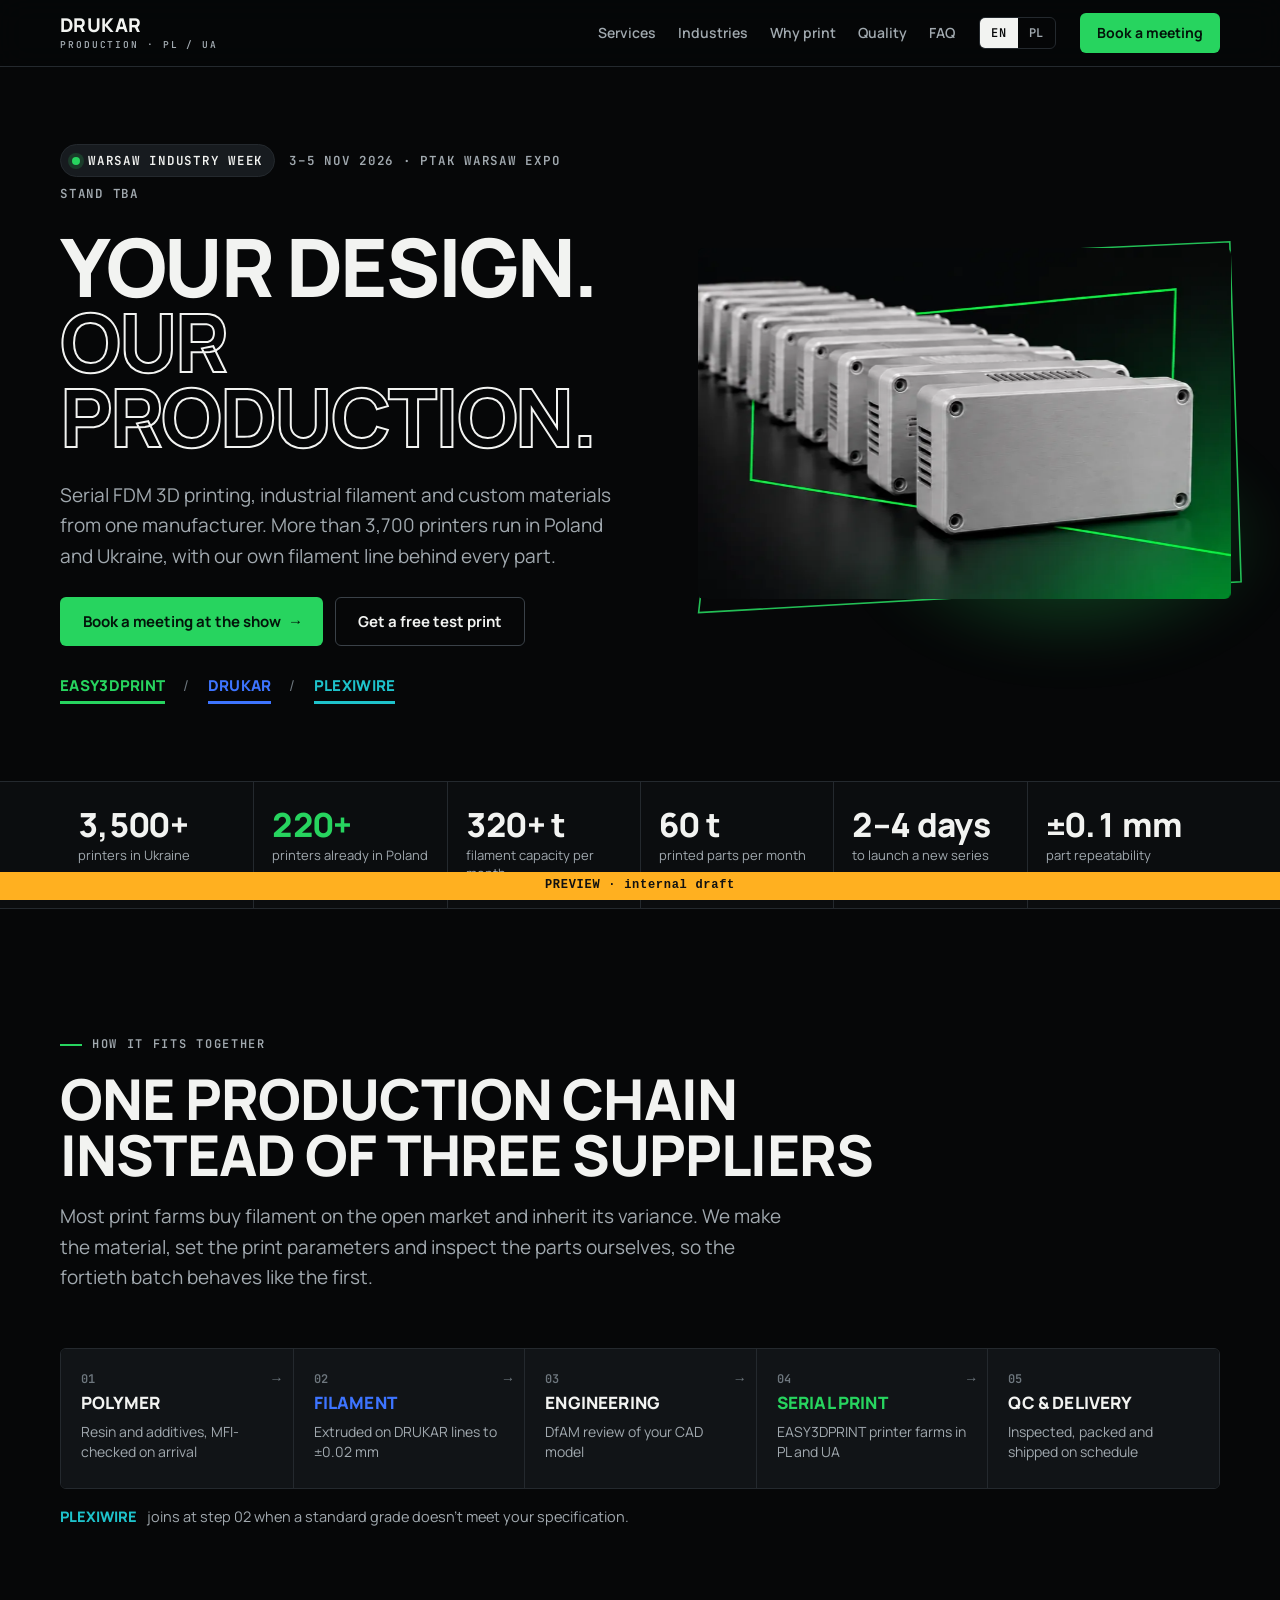
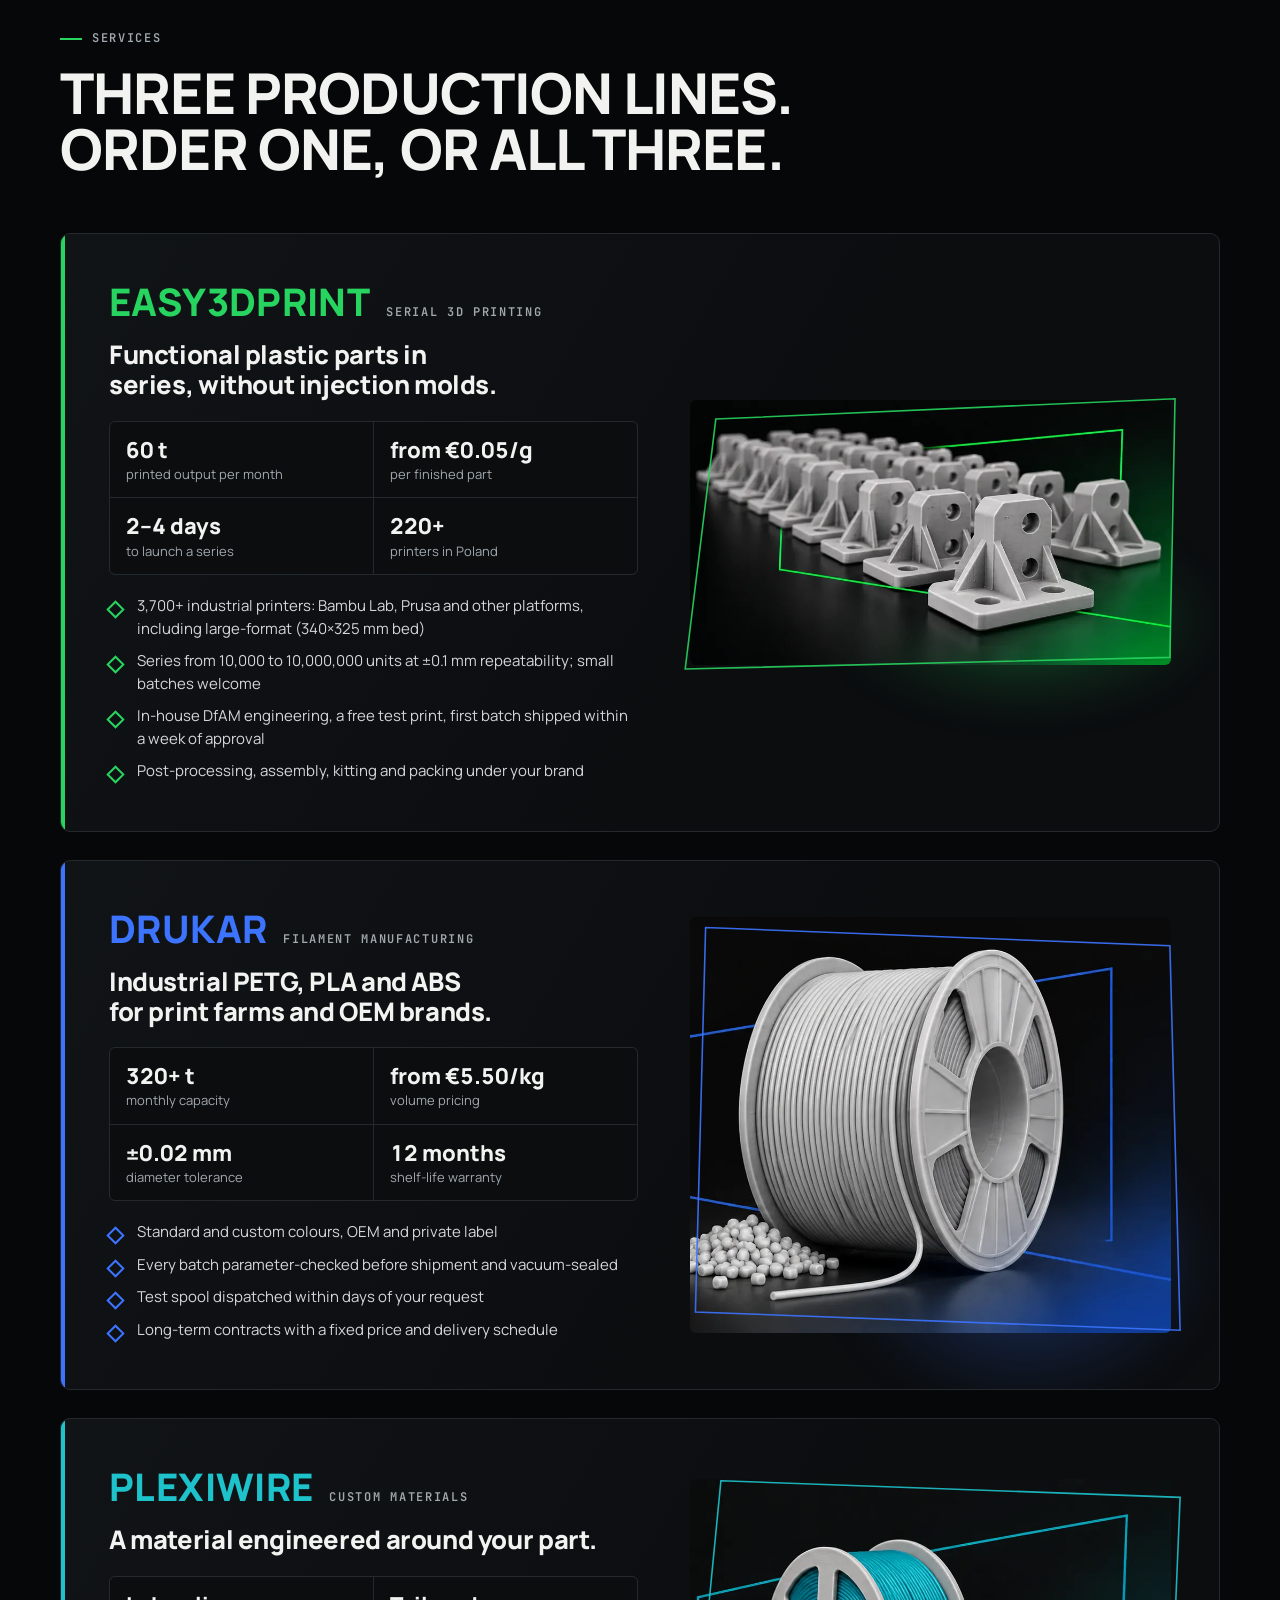
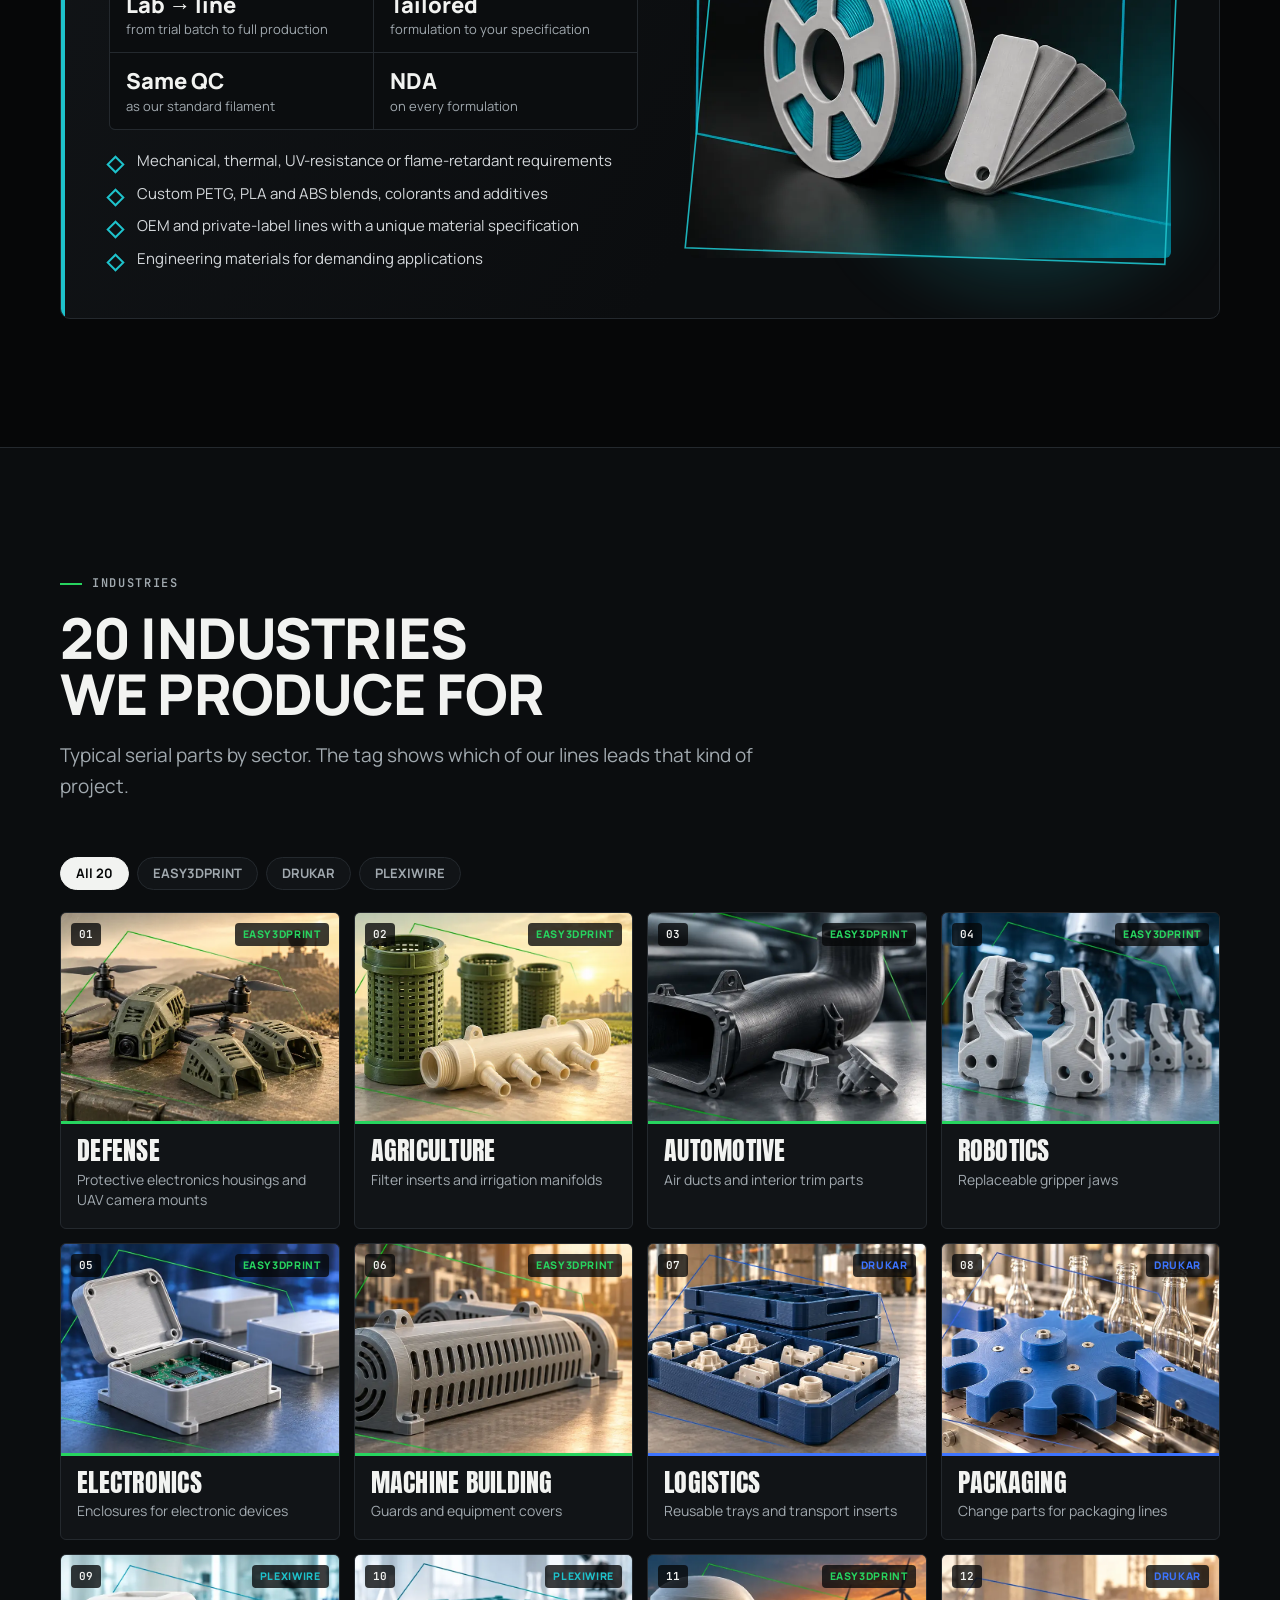
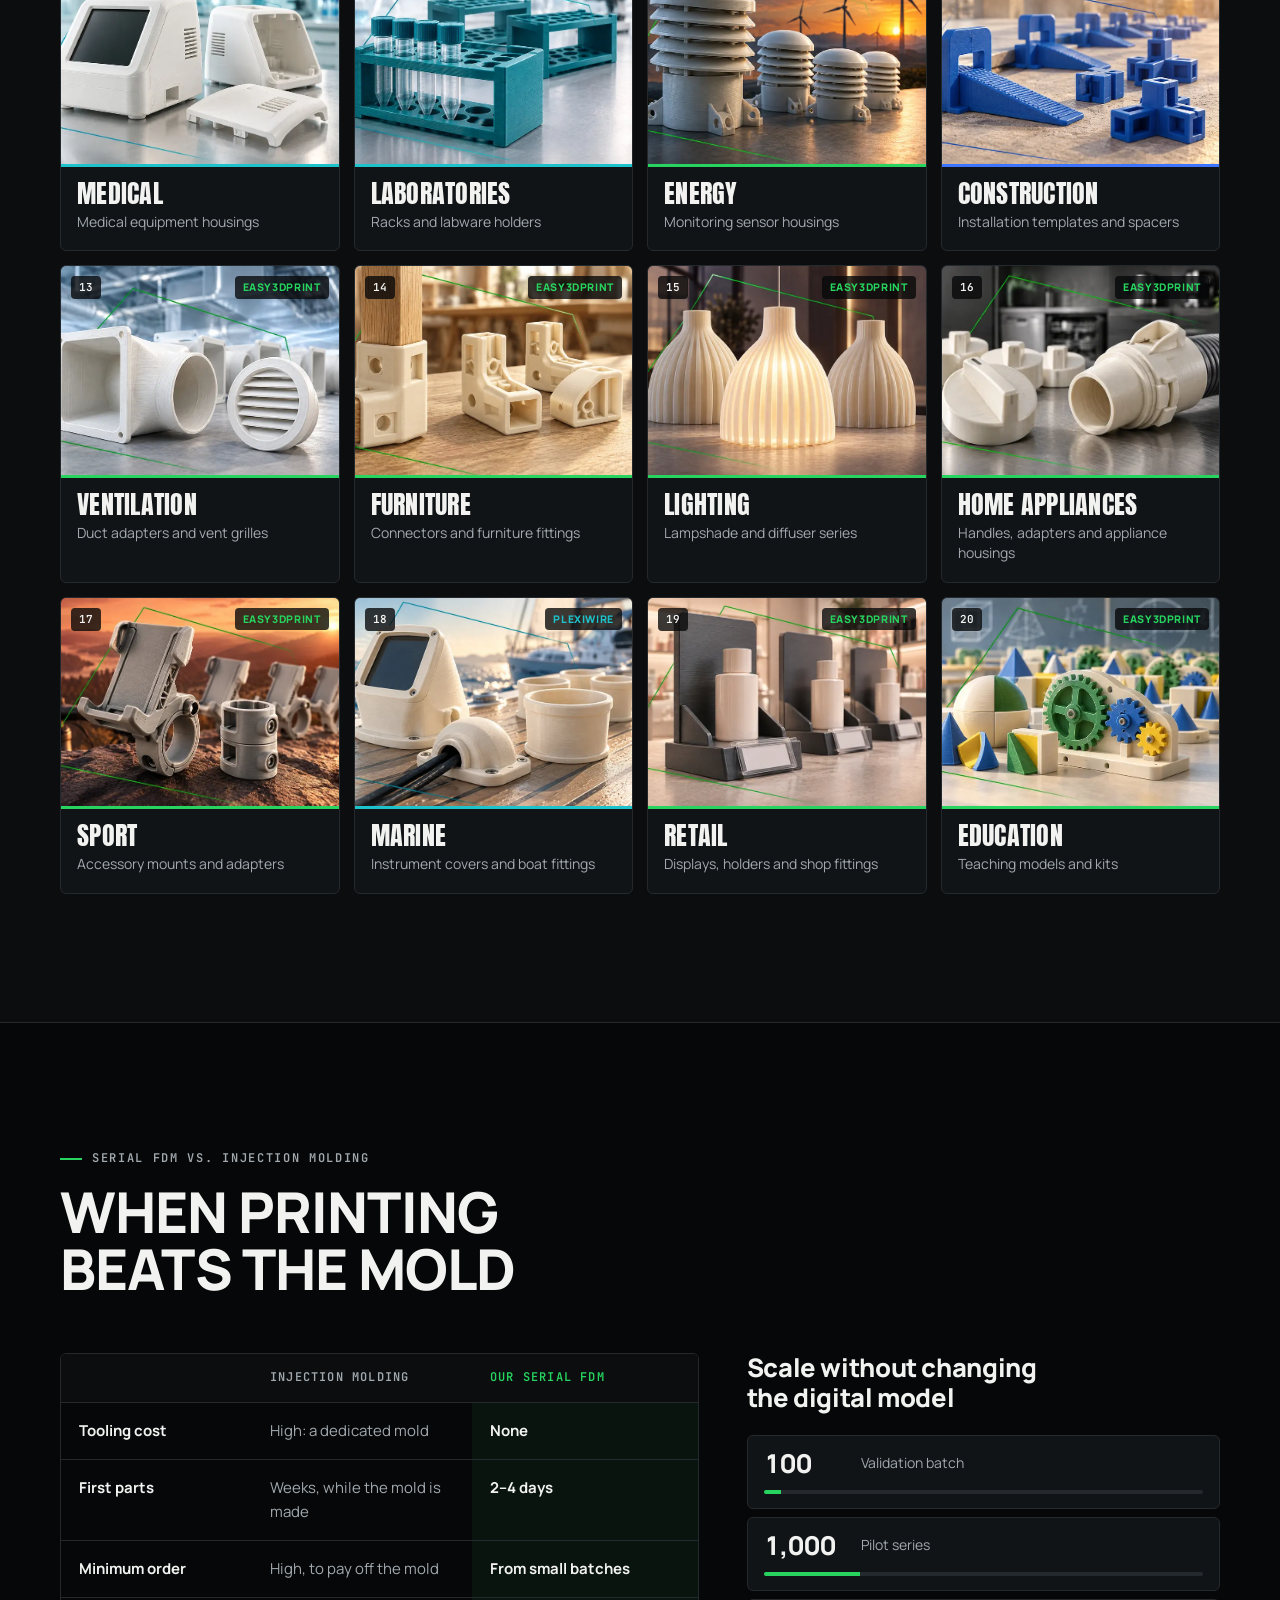
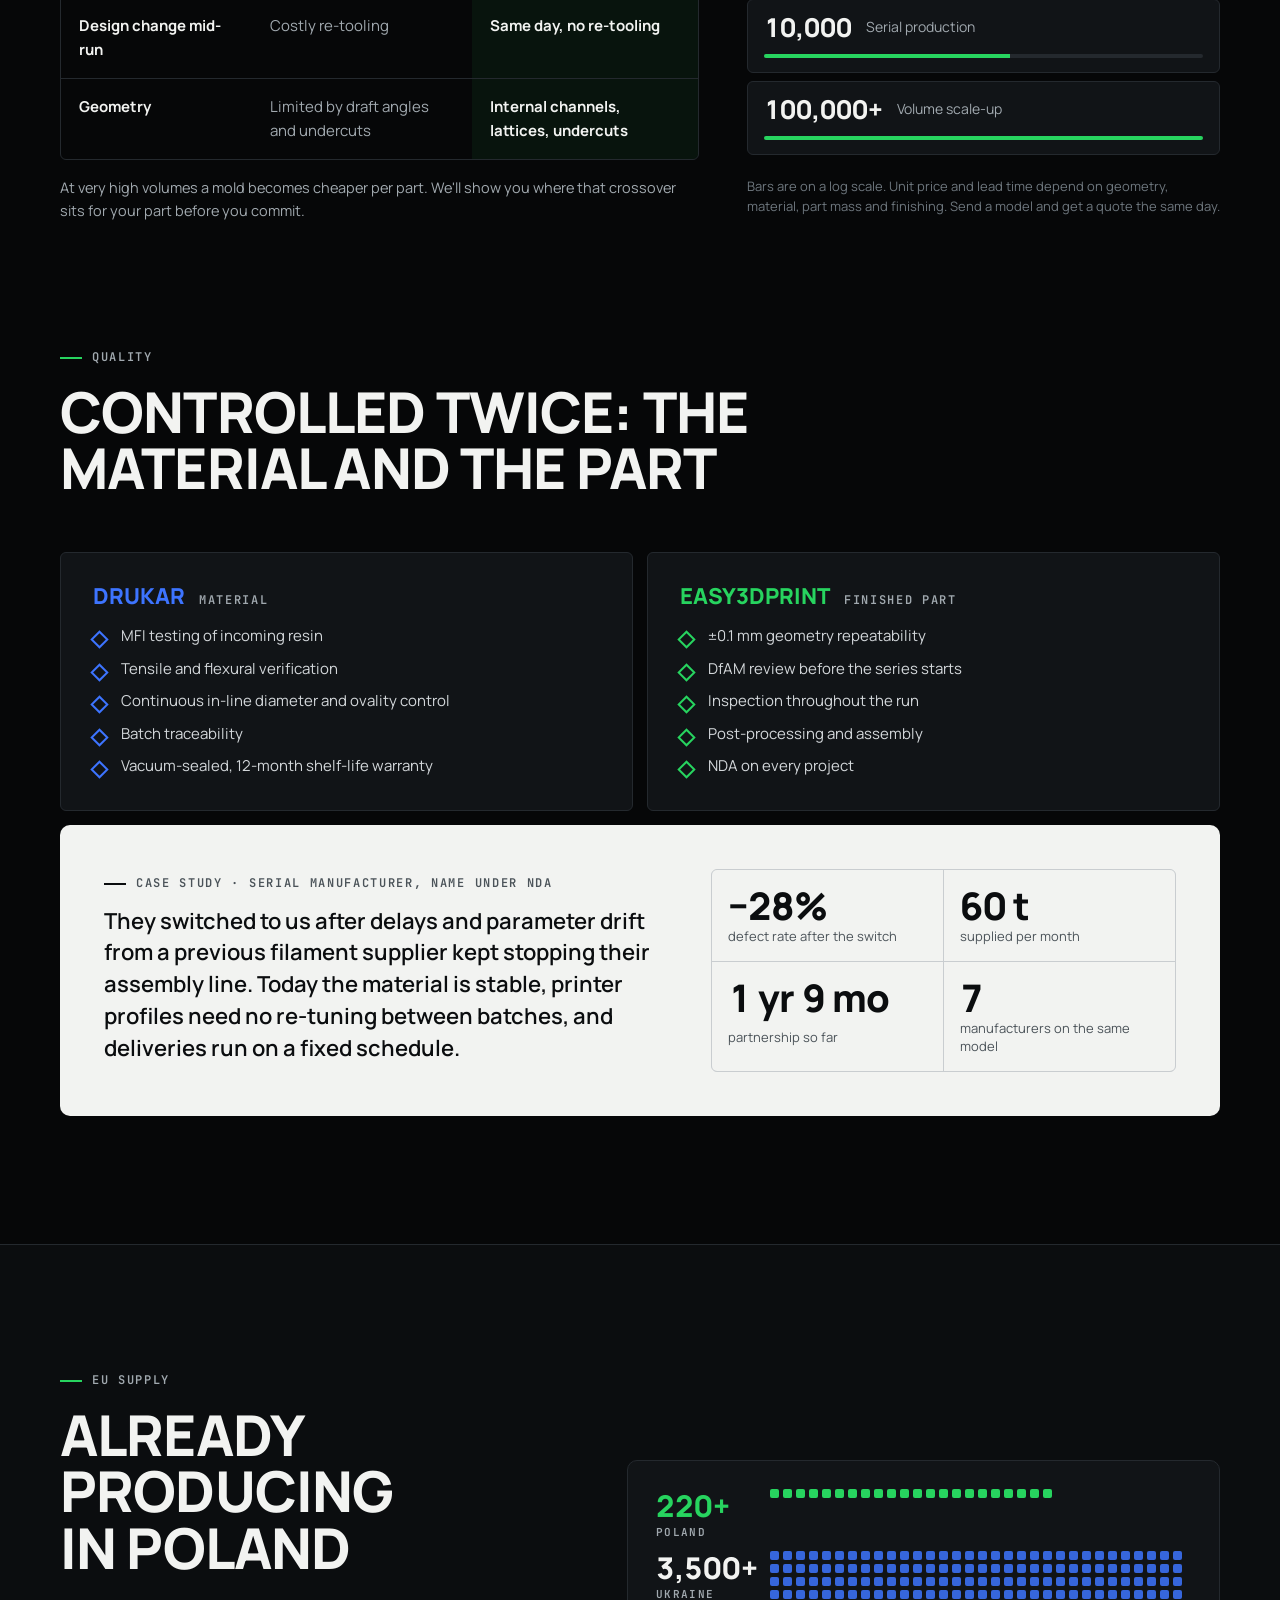
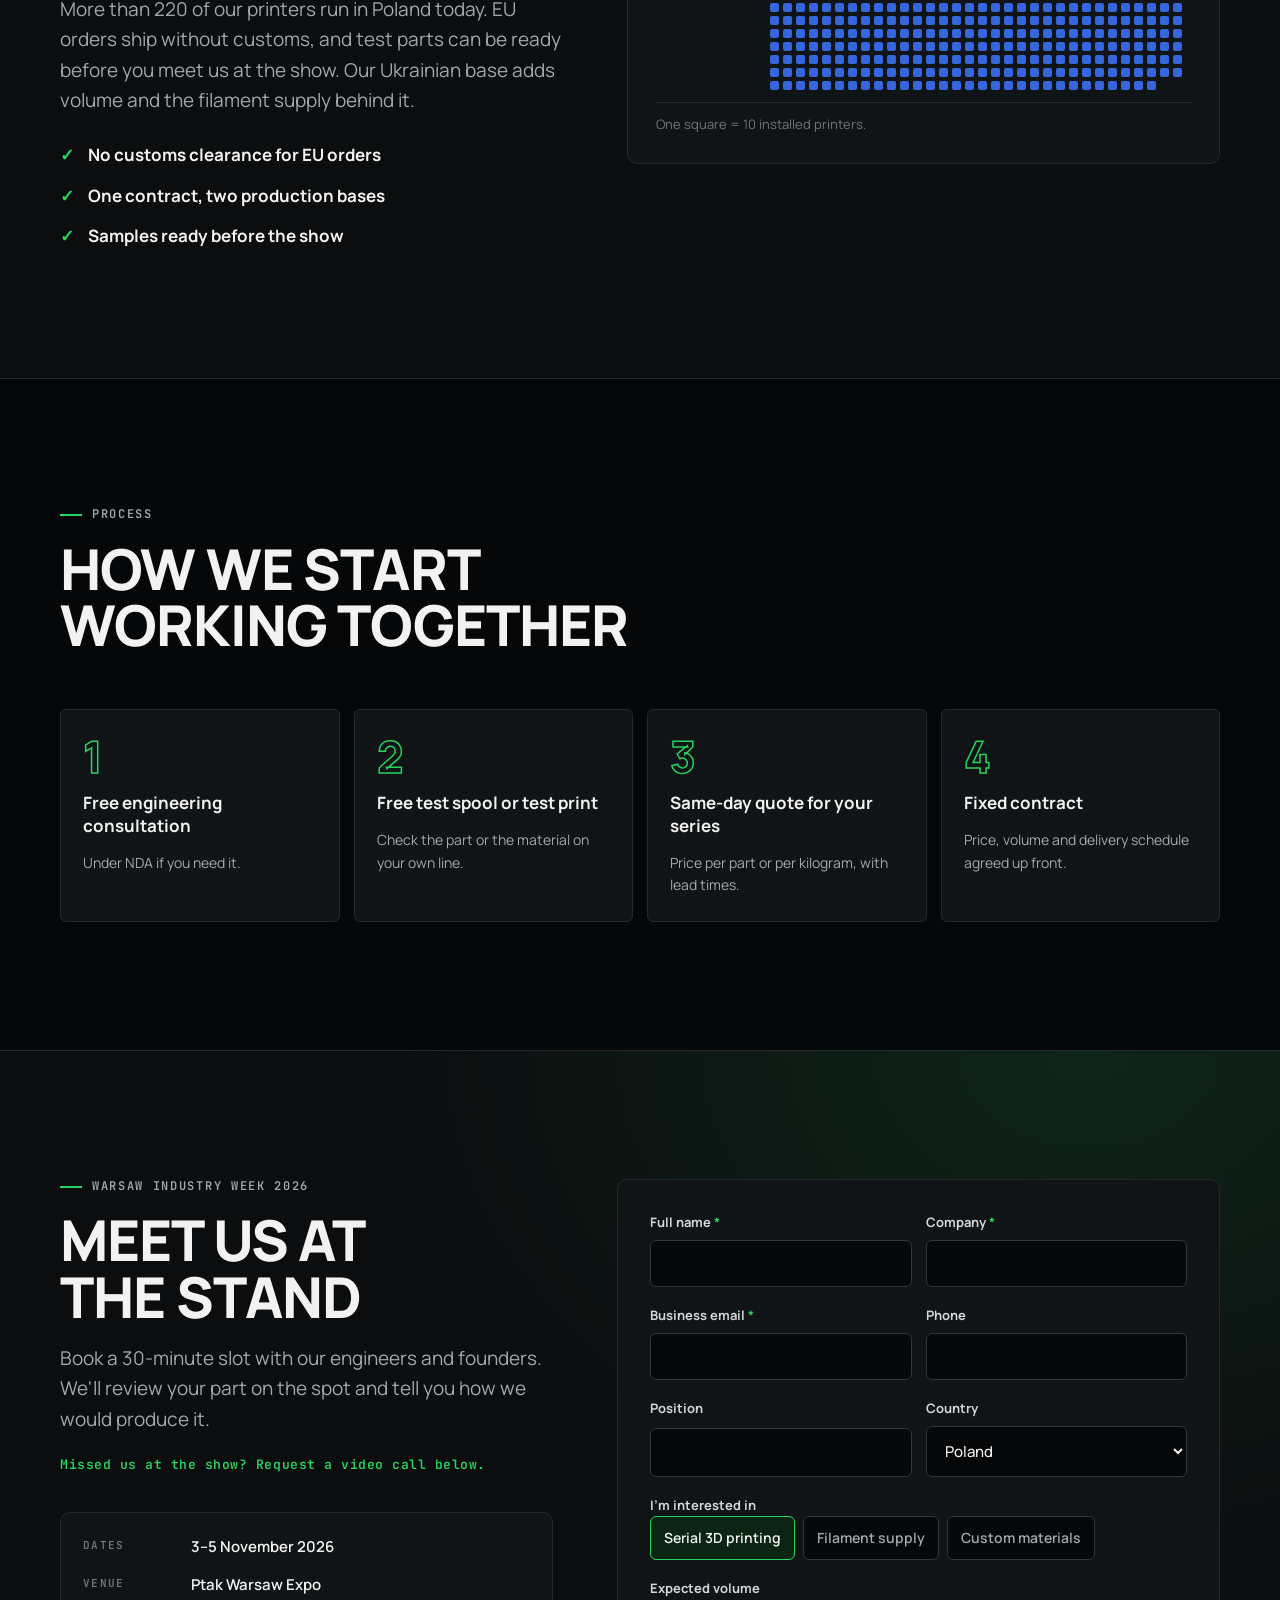
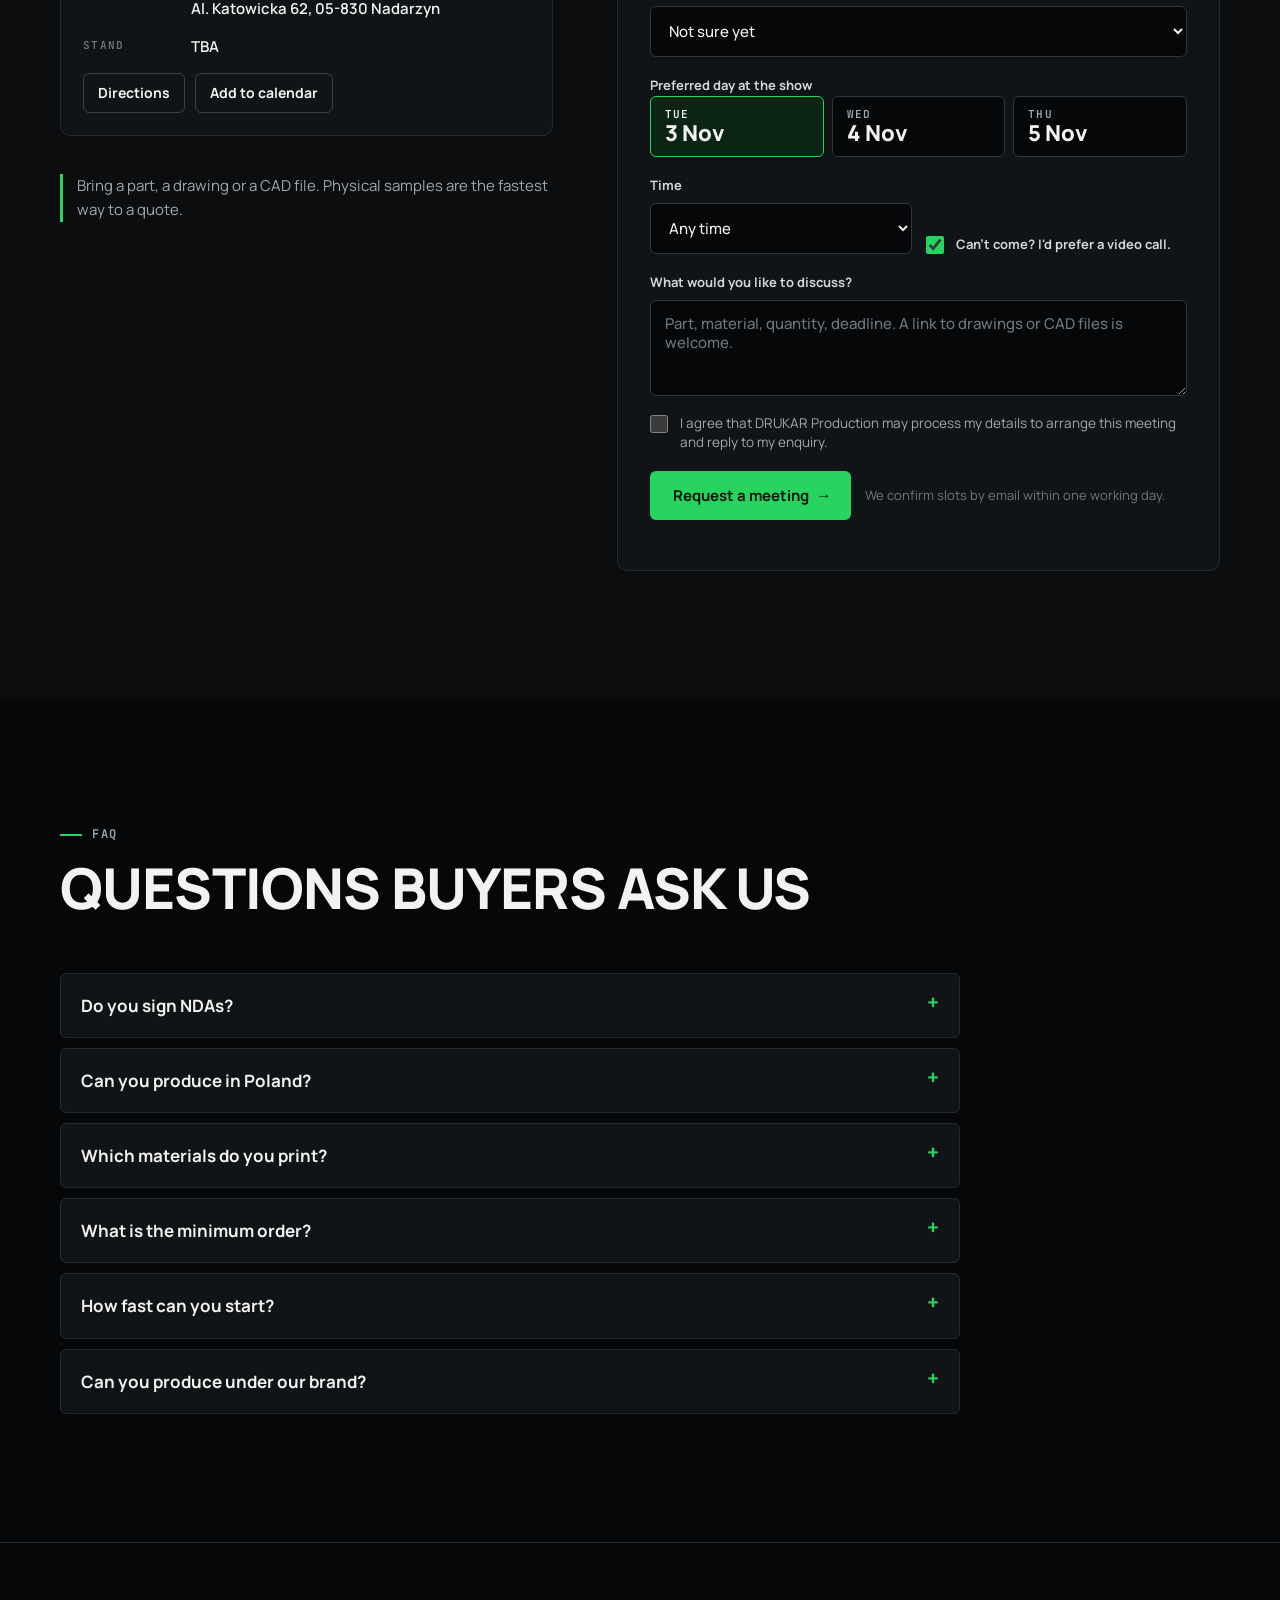
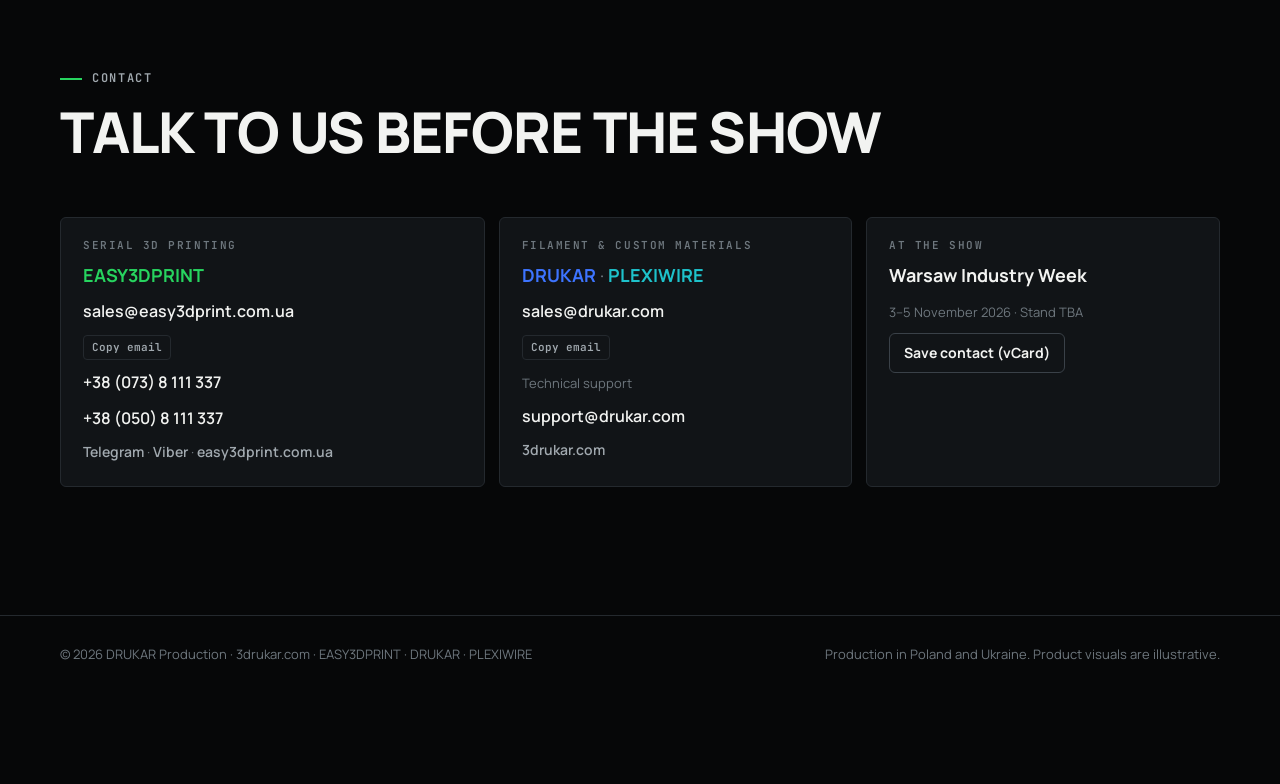
==== commit 7611d674: "Add files via upload" ====
--- a/index.html
+++ b/index.html
@@ -6,18 +6,18 @@
 <meta name="viewport" content="width=device-width, initial-scale=1, viewport-fit=cover">
 <title>DRUKAR Production · Serial 3D printing, filament &amp; custom materials</title>
 <meta name="description" content="Serial FDM 3D printing, industrial PETG/PLA/ABS filament and custom materials from one manufacturer. 3,700+ printers in Poland and Ukraine. Meet us at Warsaw Industry Week, 3–5 November 2026.">
-<link rel="canonical" href="https://3drukar.com/">
-<link rel="alternate" hreflang="en" href="https://3drukar.com/">
-<link rel="alternate" hreflang="pl" href="https://3drukar.com/pl/">
-<link rel="alternate" hreflang="x-default" href="https://3drukar.com/">
+<link rel="canonical" href="https://expo.3drukar.com/">
+<link rel="alternate" hreflang="en" href="https://expo.3drukar.com/">
+<link rel="alternate" hreflang="pl" href="https://expo.3drukar.com/pl/">
+<link rel="alternate" hreflang="x-default" href="https://expo.3drukar.com/">
 <meta name="theme-color" content="#060708">
 <meta property="og:type" content="website">
 <meta property="og:title" content="DRUKAR Production · Your design. Our production.">
 <meta property="og:description" content="Serial 3D printing, filament and custom materials. 220+ printers already in Poland. Meet us at Warsaw Industry Week, 3–5 Nov 2026.">
-<meta property="og:url" content="https://3drukar.com/">
+<meta property="og:url" content="https://expo.3drukar.com/">
 <meta property="og:locale" content="en_GB">
 <meta property="og:site_name" content="DRUKAR Production">
-<meta property="og:image" content="https://3drukar.com/assets/og-en.jpg">
+<meta property="og:image" content="https://expo.3drukar.com/assets/og-en.jpg">
 <meta property="og:image:width" content="1200">
 <meta property="og:image:height" content="630">
 <meta name="twitter:card" content="summary_large_image">
@@ -25,7 +25,7 @@
 <link rel="preload" href="assets/fonts/manrope-latin-800-normal.woff2" as="font" type="font/woff2" crossorigin>
 <link rel="stylesheet" href="assets/fonts/fonts.css">
 <script type="application/ld+json">
-{"@context":"https://schema.org","@type":"Organization","name":"DRUKAR Production","alternateName":["EASY3DPRINT","DRUKAR","PLEXIWIRE"],"description":"Serial FDM 3D printing, industrial filament and custom materials manufacturer with production in Poland and Ukraine.","email":"partnerdrukarpr@gmail.com","telephone":"+380636879974","areaServed":"EU","event":{"@type":"BusinessEvent","name":"Warsaw Industry Week 2026","startDate":"2026-11-03","endDate":"2026-11-05","location":{"@type":"Place","name":"Ptak Warsaw Expo","address":"Al. Katowicka 62, 05-830 Nadarzyn, Poland"}}}
+{"@context":"https://schema.org","@type":"Organization","name":"DRUKAR Production","alternateName":["EASY3DPRINT","DRUKAR","PLEXIWIRE"],"description":"Serial FDM 3D printing, industrial filament and custom materials manufacturer with production in Poland and Ukraine.","email":"sales@drukar.com","telephone":"+380738111337","contactPoint":[{"@type":"ContactPoint","contactType":"sales","areaServed":"EU","email":"sales@easy3dprint.com.ua","telephone":"+380738111337","name":"EASY3DPRINT serial 3D printing"},{"@type":"ContactPoint","contactType":"sales","email":"sales@drukar.com","name":"DRUKAR filament and PLEXIWIRE custom materials"},{"@type":"ContactPoint","contactType":"technical support","email":"support@drukar.com"}],"areaServed":"EU","event":{"@type":"BusinessEvent","name":"Warsaw Industry Week 2026","startDate":"2026-11-03","endDate":"2026-11-05","location":{"@type":"Place","name":"Ptak Warsaw Expo","address":"Al. Katowicka 62, 05-830 Nadarzyn, Poland"}}}
 </script>
 <link rel="stylesheet" href="assets/site.css">
 <style>.mcta{bottom:24px}footer{padding-bottom:120px}</style>
@@ -456,16 +456,22 @@
     <div class="sec-head"><p class="eyebrow">Contact</p><h2>Talk to us before the show</h2></div>
     <div class="c-grid">
       <div class="c-card">
-        <span class="role">Partnerships &amp; sales</span>
-        <a data-cfg-href="mailto" data-cfg="email" href="mailto:partnerdrukarpr@gmail.com">partnerdrukarpr@gmail.com</a>
-        <button class="copy" type="button" data-copy="email">Copy email</button>
-        <a data-cfg-href="tel" data-cfg="phoneDisplay" href="tel:+380636879974">+38 063 687 99 74</a>
+        <span class="role">Serial 3D printing</span>
+        <b class="b-e3d" style="border:0">EASY3DPRINT</b>
+        <a href="mailto:sales@easy3dprint.com.ua">sales@easy3dprint.com.ua</a>
+        <button class="copy" type="button" data-copy-text="sales@easy3dprint.com.ua">Copy email</button>
+        <a href="tel:+380738111337">+38 (073) 8 111 337</a>
+        <a href="tel:+380508111337">+38 (050) 8 111 337</a>
+        <span class="c-links"><a href="https://t.me/easy3dprint_bot" target="_blank" rel="noopener">Telegram</a> · <a href="viber://pa?chatURI=easy3dprint">Viber</a> · <a href="https://easy3dprint.com.ua/" target="_blank" rel="noopener">easy3dprint.com.ua</a></span>
       </div>
       <div class="c-card">
-        <span class="role">Founder</span>
-        <b data-cfg="founderName">Oleg Ivanov</b>
-        <span class="small" data-cfg="founderTitle">Co-Founder &amp; CIO</span>
-        <a data-cfg-href="tg" href="https://t.me/ioa_ioa" target="_blank" rel="noopener">Telegram <span data-cfg="telegramAt">@ioa_ioa</span></a>
+        <span class="role">Filament &amp; custom materials</span>
+        <b><span class="b-drk" style="border:0">DRUKAR</span> <span class="s" style="color:var(--dim);font-weight:400">·</span> <span class="b-plx" style="border:0">PLEXIWIRE</span></b>
+        <a href="mailto:sales@drukar.com">sales@drukar.com</a>
+        <button class="copy" type="button" data-copy-text="sales@drukar.com">Copy email</button>
+        <span class="small">Technical support</span>
+        <a href="mailto:support@drukar.com">support@drukar.com</a>
+        <span class="c-links"><a href="https://www.3drukar.com/" target="_blank" rel="noopener">3drukar.com</a></span>
       </div>
       <div class="c-card">
         <span class="role">At the show</span>
--- a/assets/site.css
+++ b/assets/site.css
@@ -275,6 +275,9 @@
 .c-card b{font-size:18px}
 .c-card a{text-decoration:none;font-weight:600;overflow-wrap:anywhere}
 .c-card a:hover{color:var(--e3d)}
+.c-links{font-size:14px;color:var(--dim)}
+.c-links a{font-weight:600;color:var(--muted)}
+.c-card .small{margin-top:4px}
 .copy{background:none;border:1px solid var(--line);color:var(--muted);border-radius:4px;font:600 11px/1 var(--f-mono);padding:6px 8px;cursor:pointer;justify-self:start}
 .c-card .btn{justify-self:start;padding:12px 14px;font-size:14px}
 @media (max-width:900px){.c-grid{grid-template-columns:1fr}}
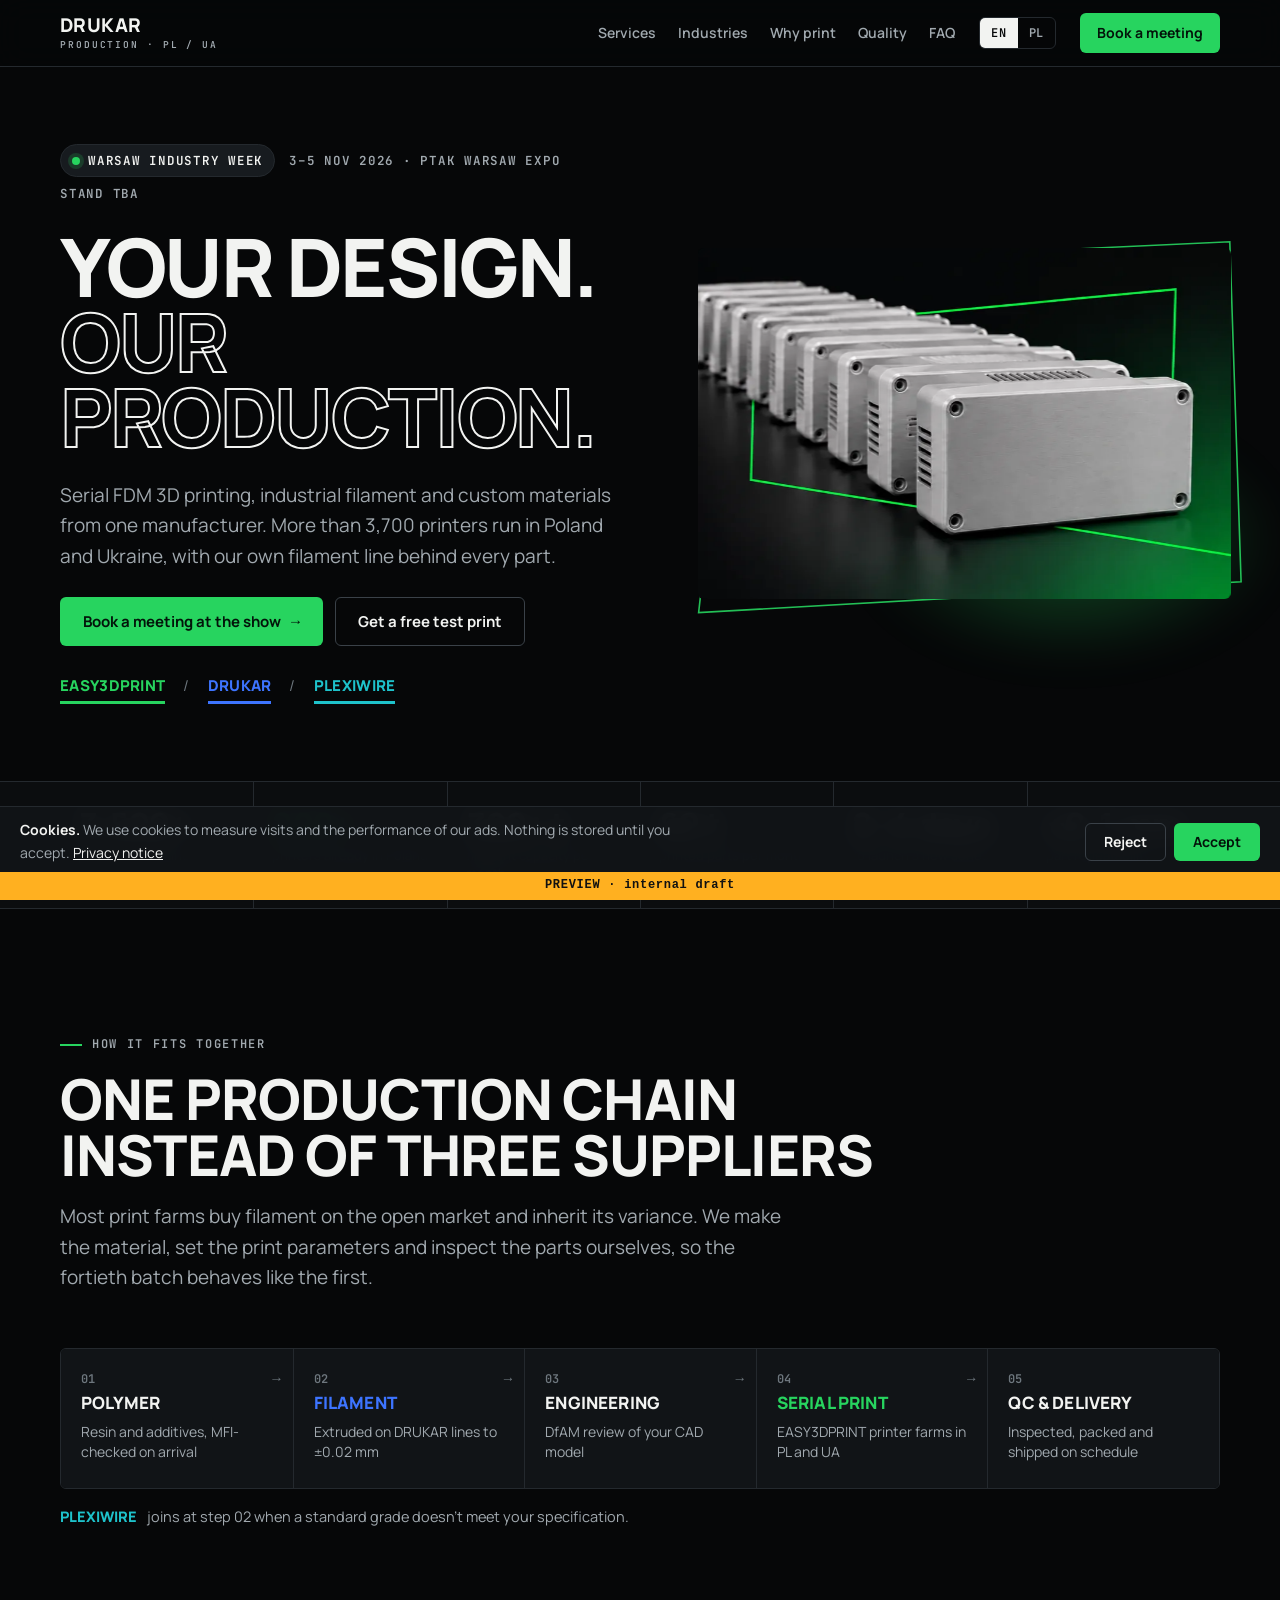
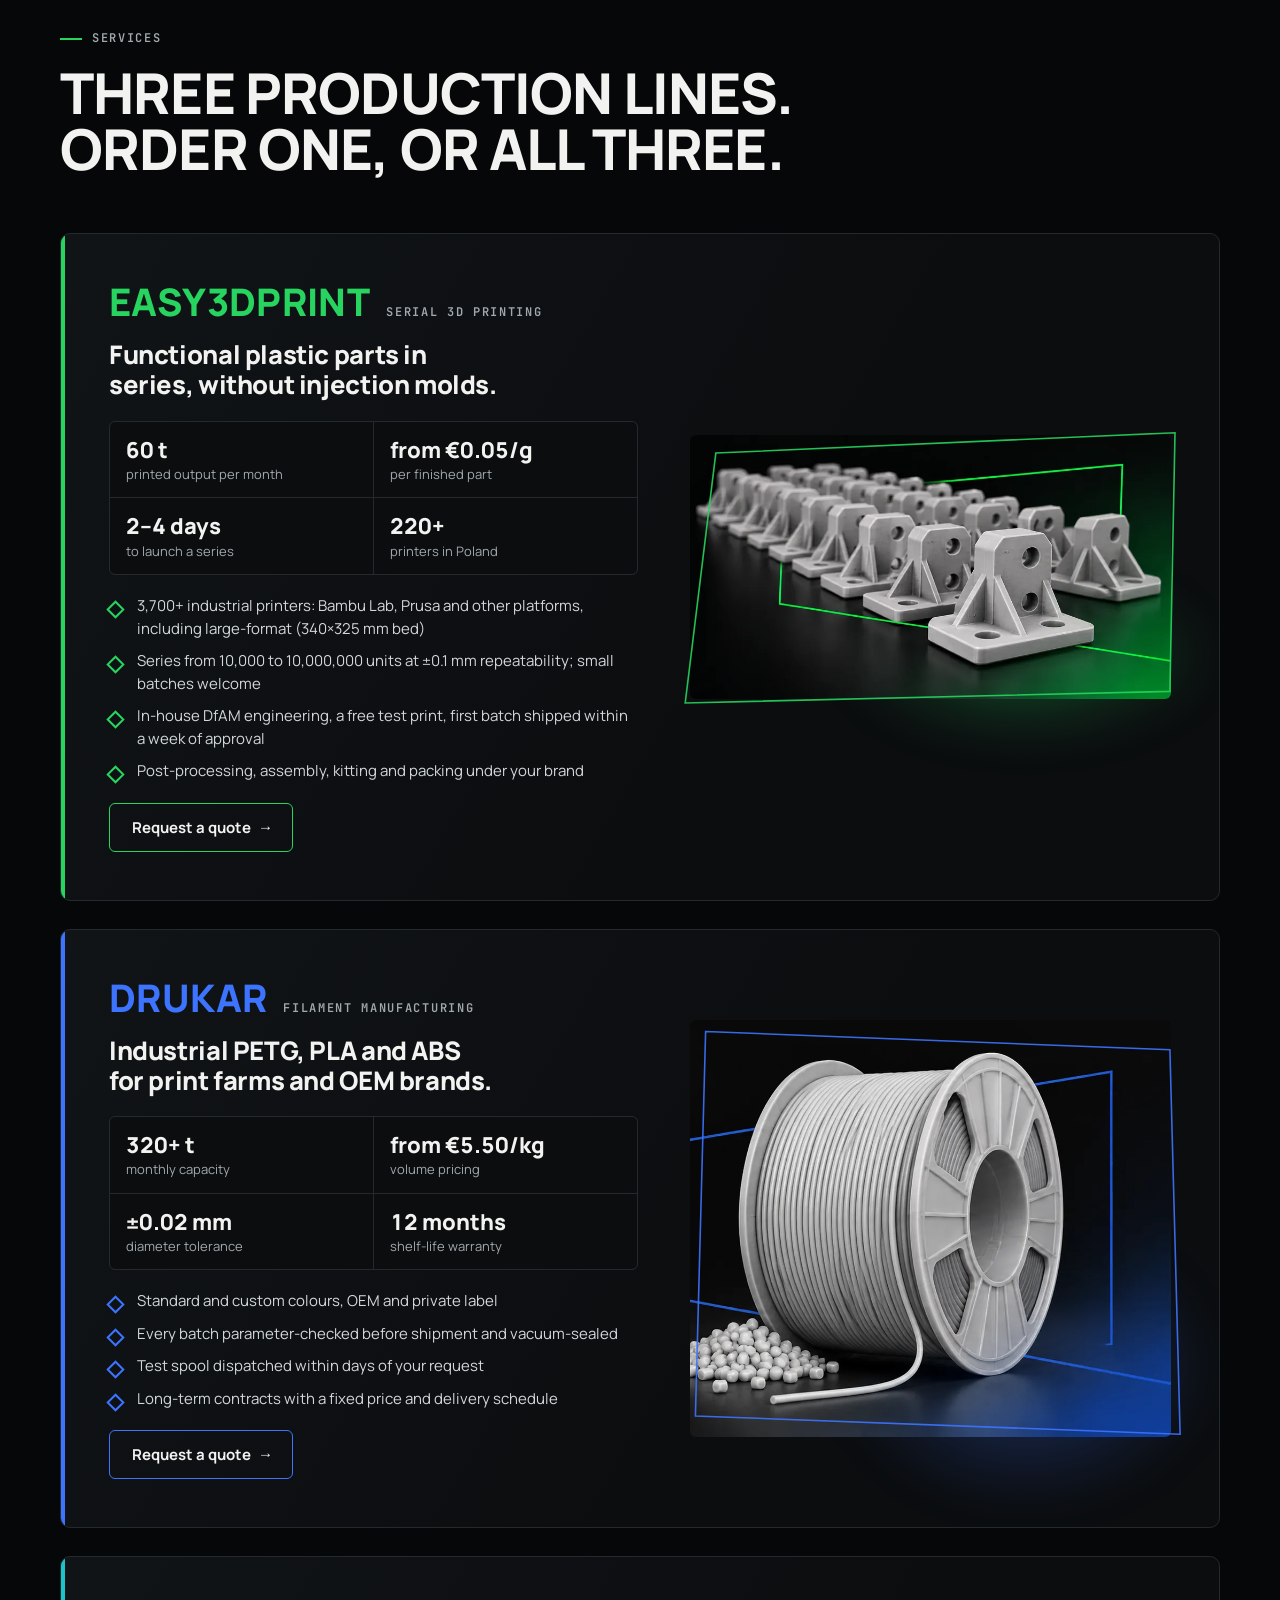
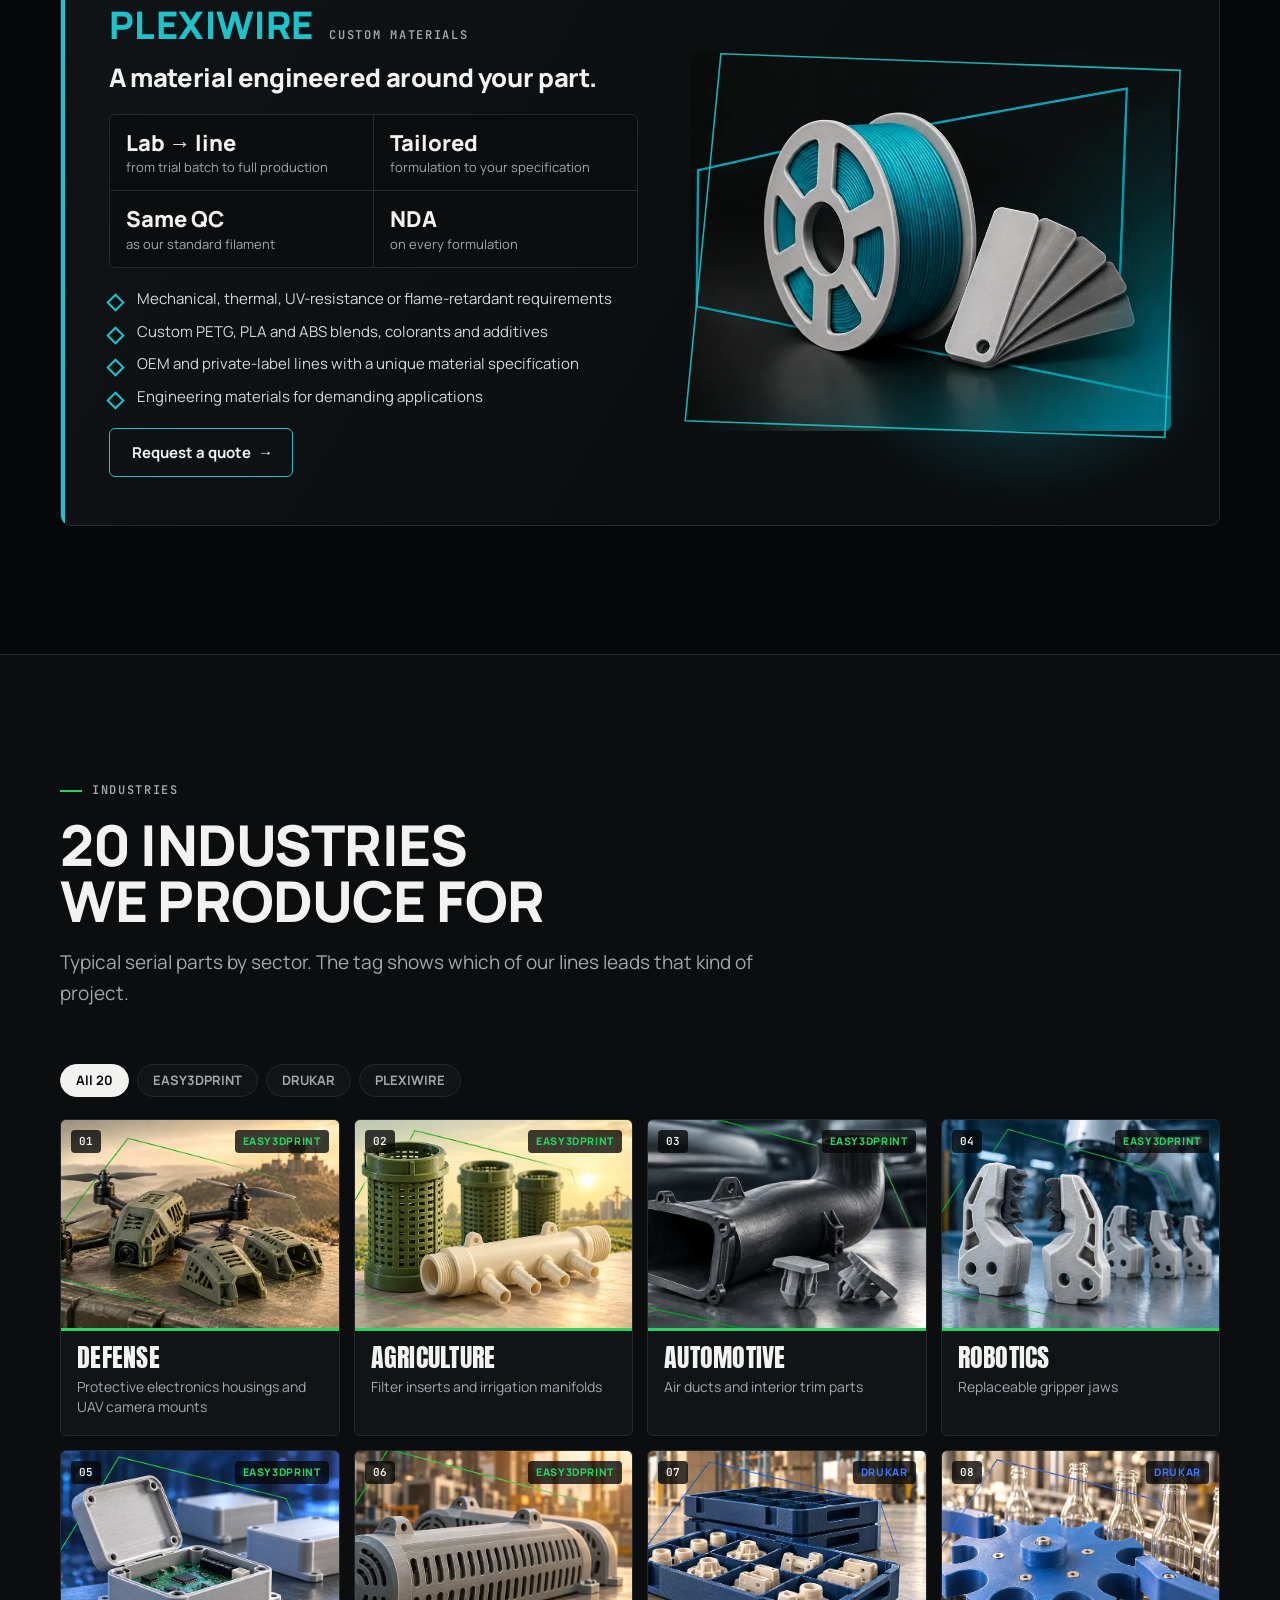
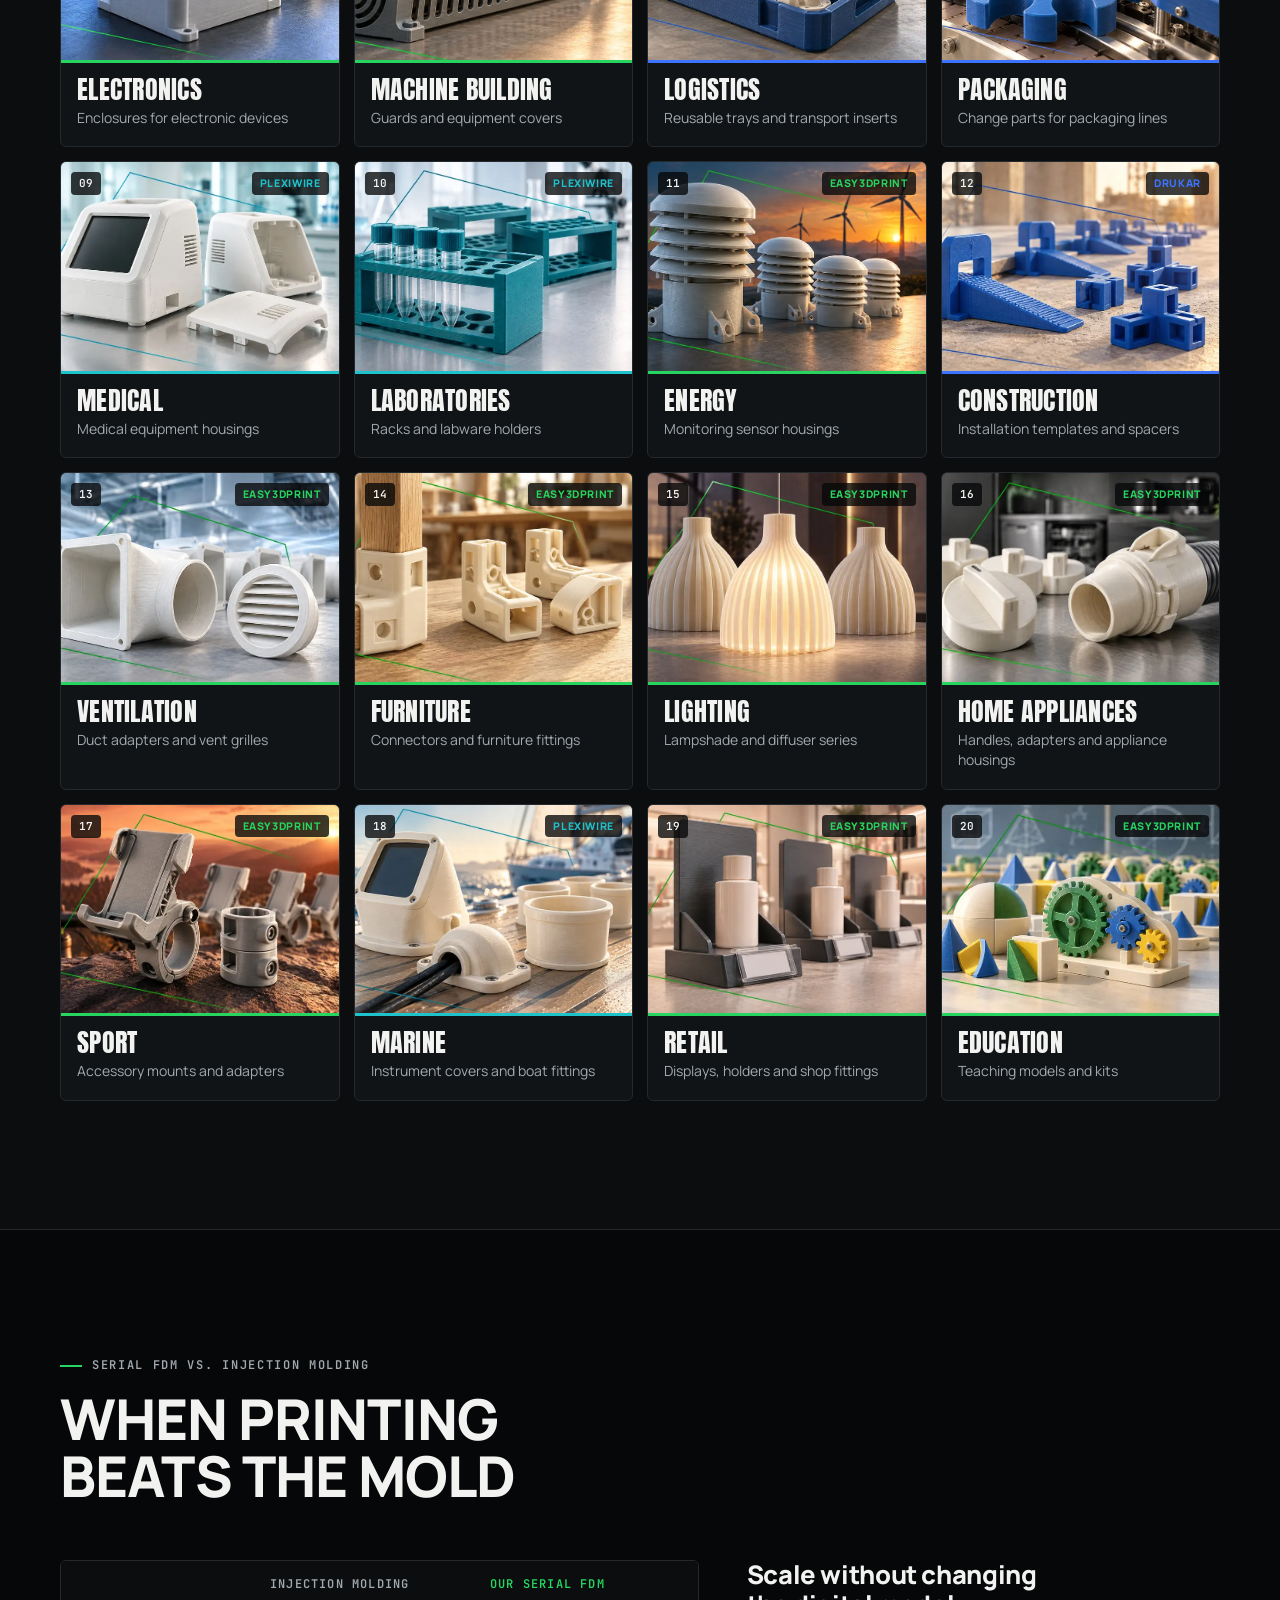
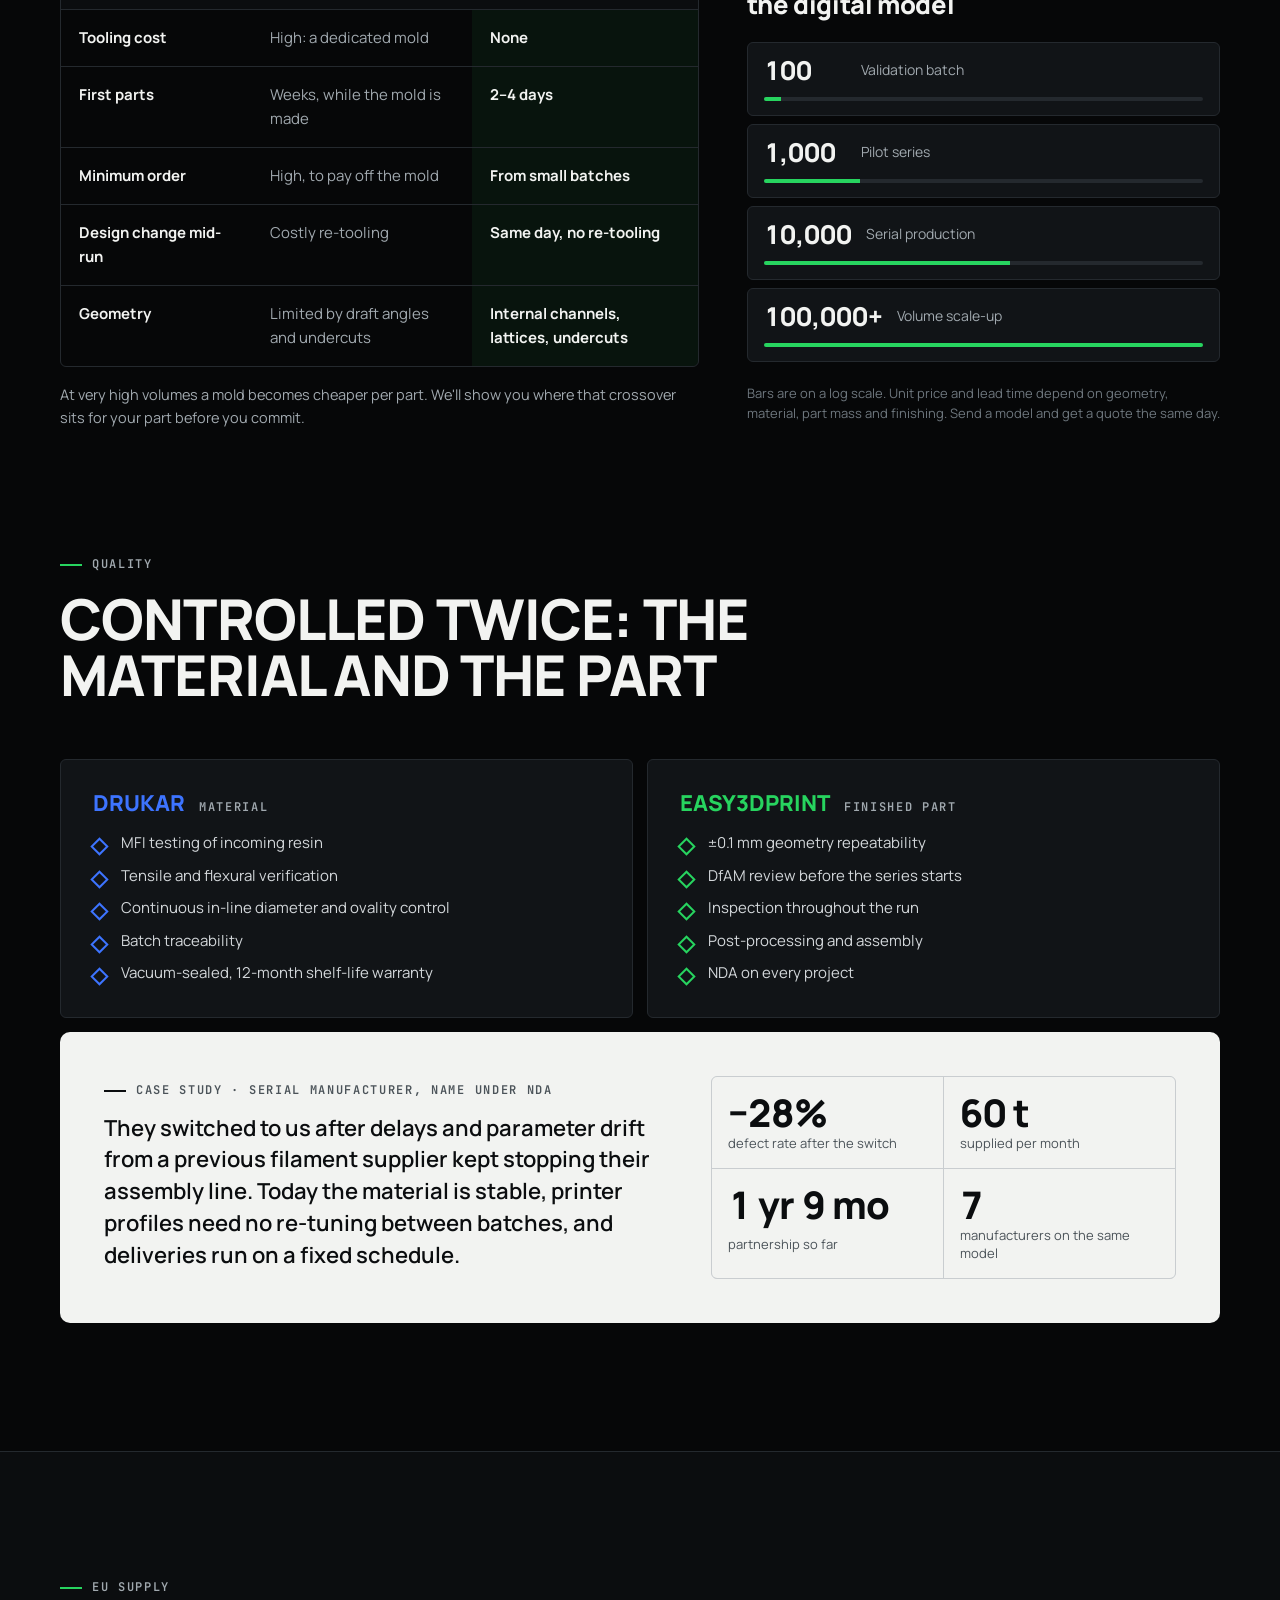
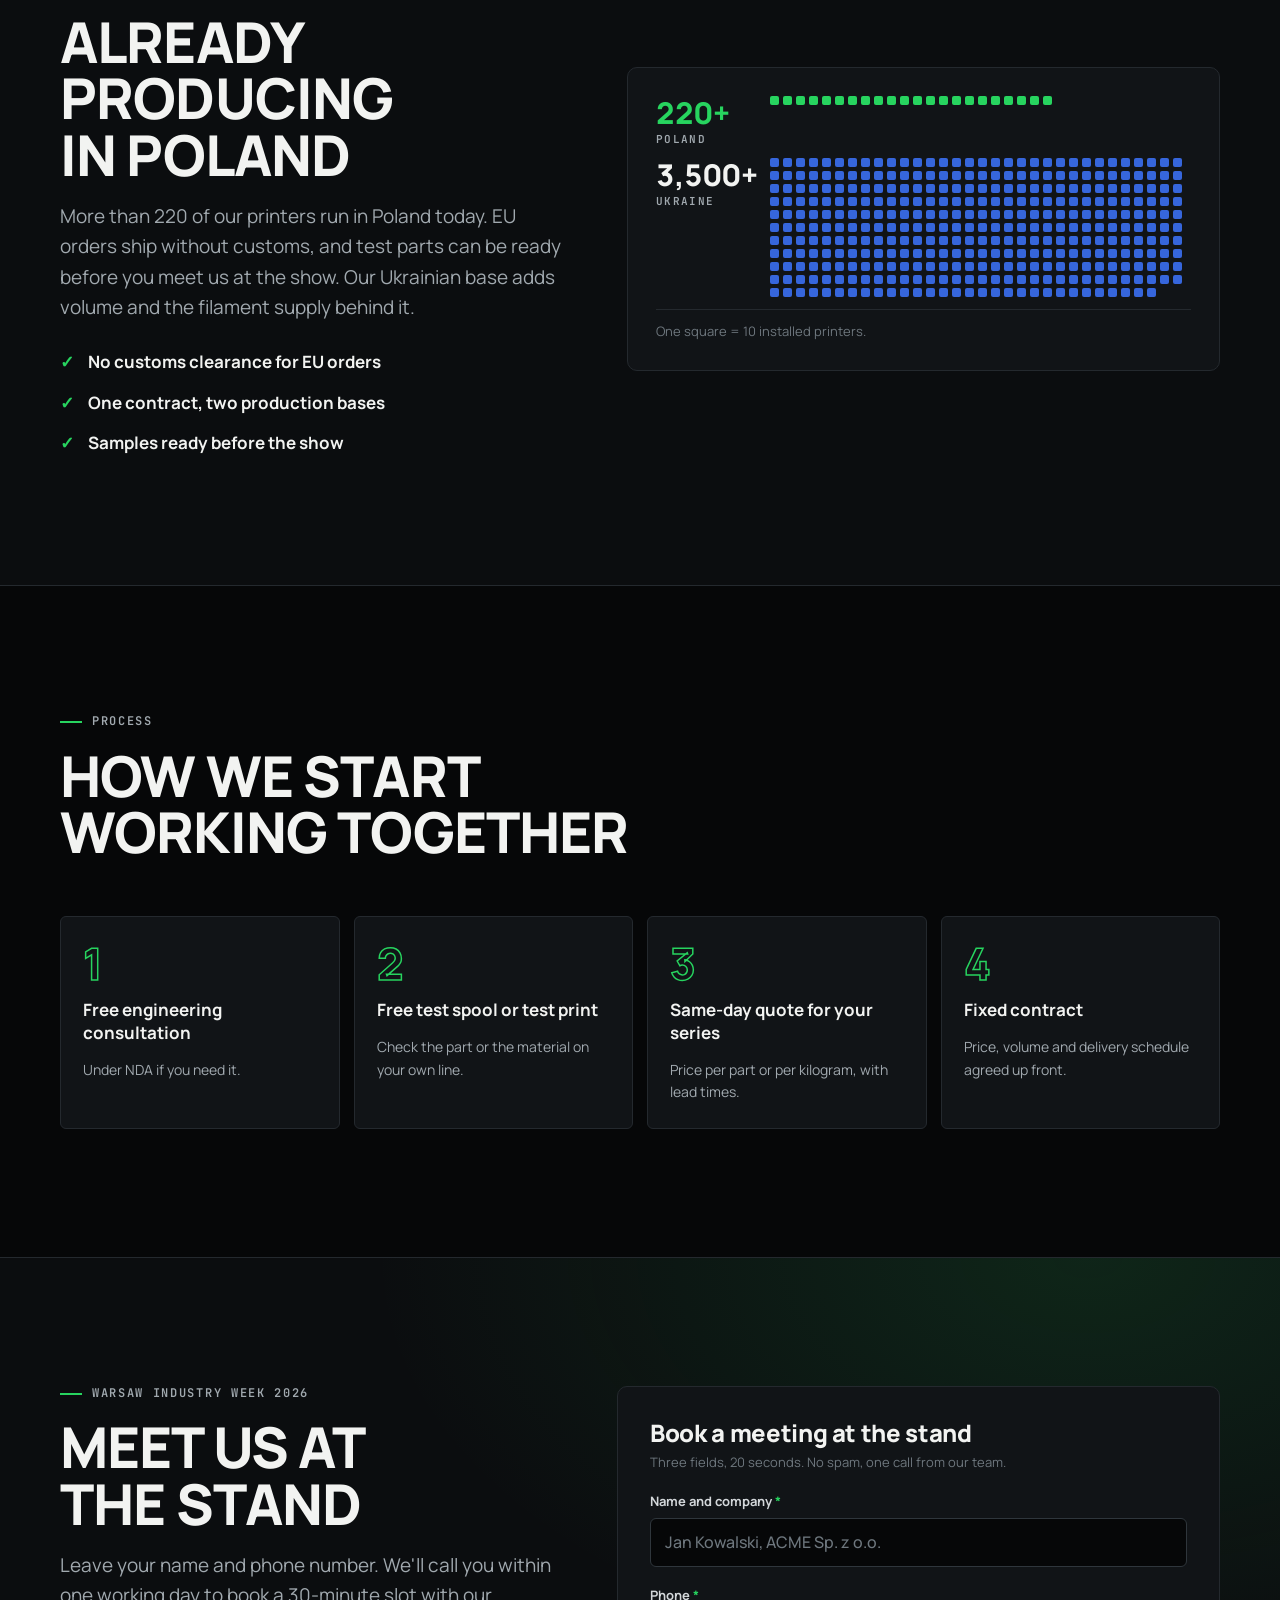
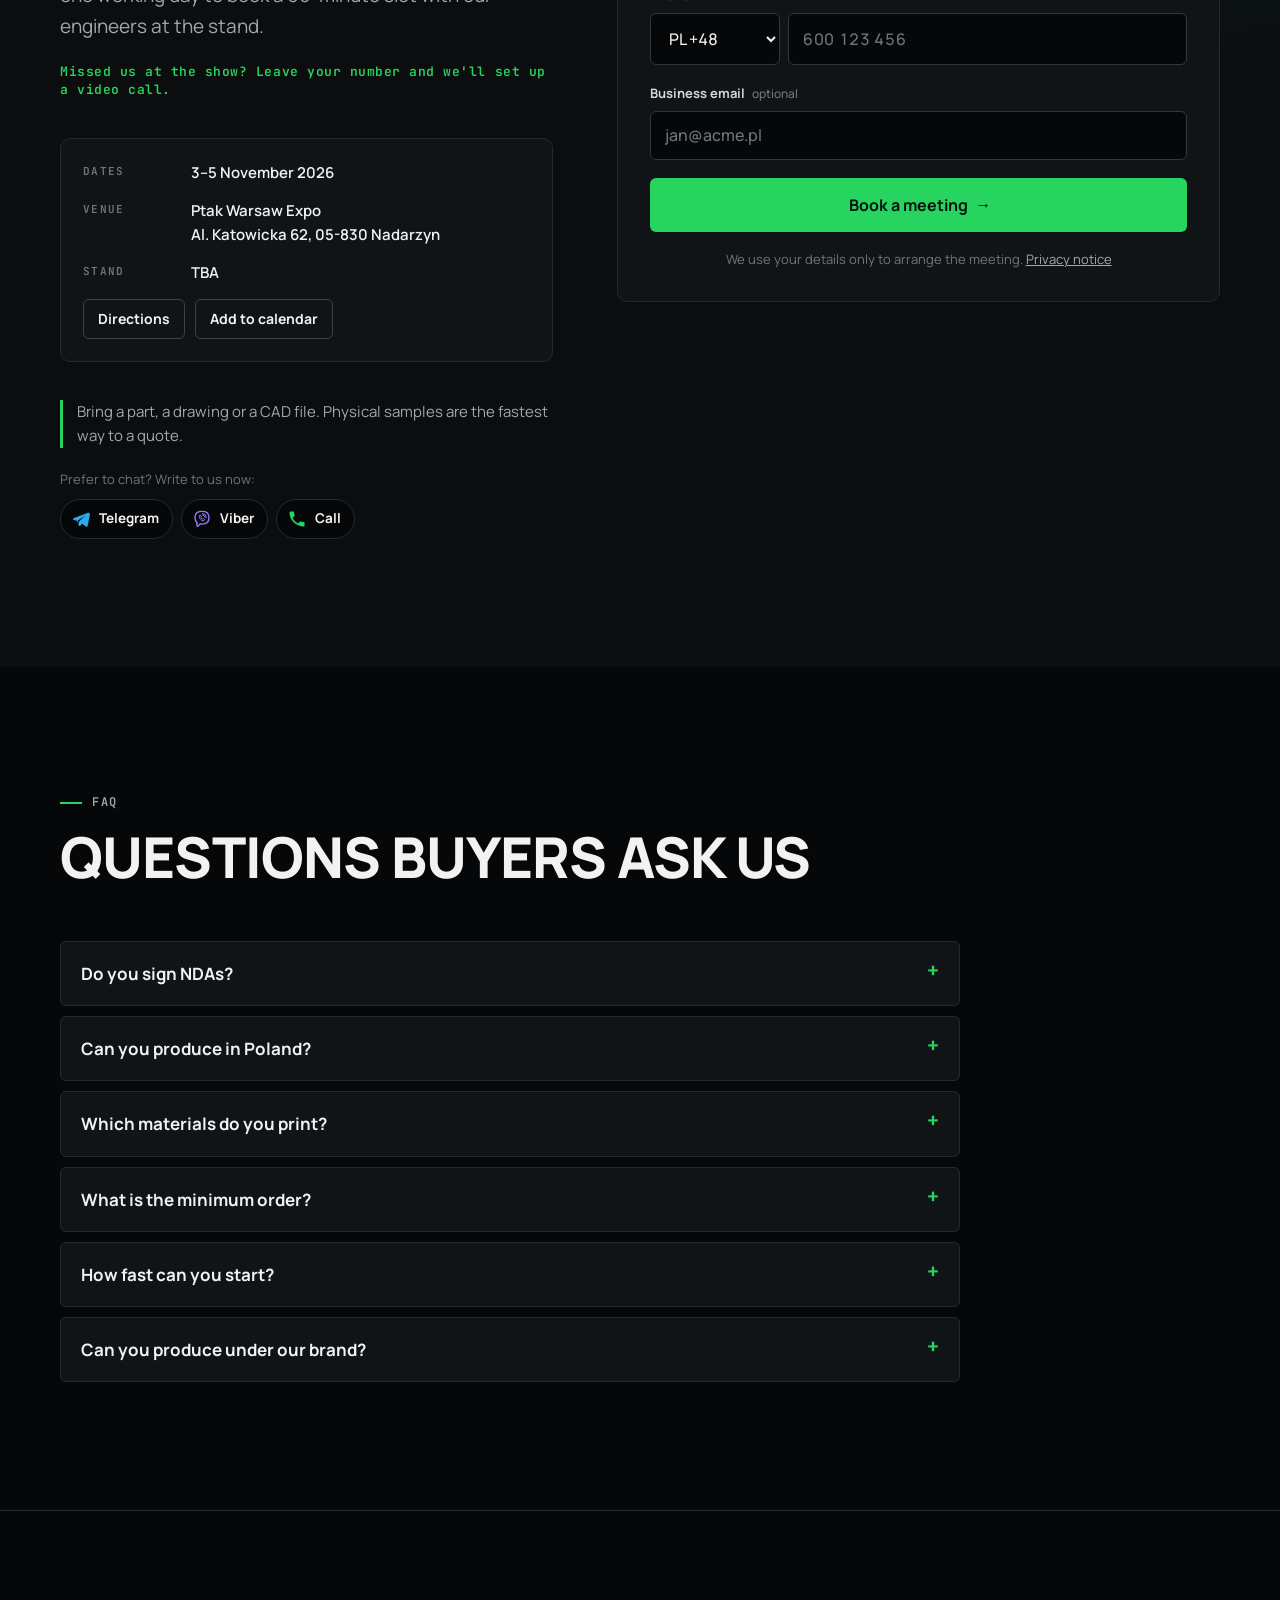
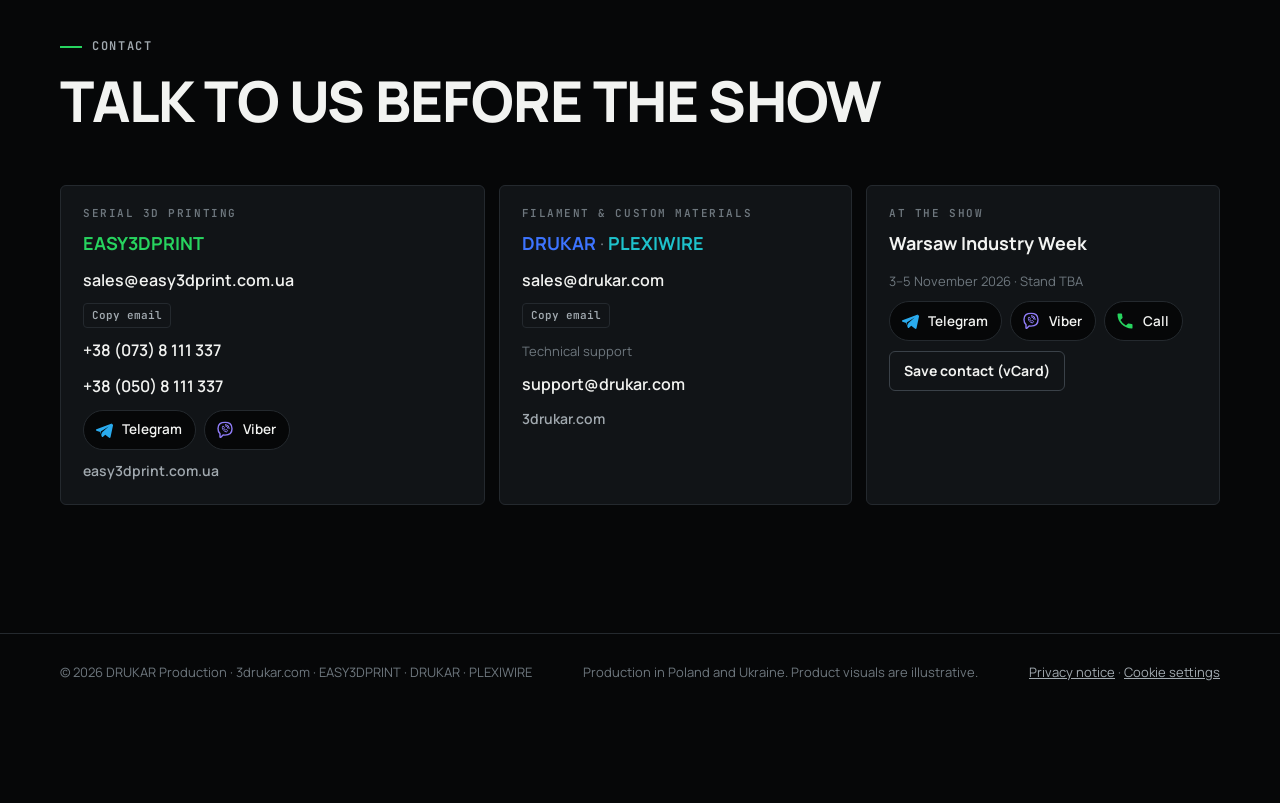
==== commit 548b171f: "Add files via upload" ====
--- a/index.html
+++ b/index.html
@@ -1,23 +1,23 @@
 <!doctype html>
-<html lang="en">
+<html lang="en" data-root="" data-langpath="">
 <head>
 <meta name="robots" content="noindex, nofollow">
 <meta charset="utf-8">
 <meta name="viewport" content="width=device-width, initial-scale=1, viewport-fit=cover">
 <title>DRUKAR Production · Serial 3D printing, filament &amp; custom materials</title>
 <meta name="description" content="Serial FDM 3D printing, industrial PETG/PLA/ABS filament and custom materials from one manufacturer. 3,700+ printers in Poland and Ukraine. Meet us at Warsaw Industry Week, 3–5 November 2026.">
-<link rel="canonical" href="https://expo.3drukar.com/">
-<link rel="alternate" hreflang="en" href="https://expo.3drukar.com/">
-<link rel="alternate" hreflang="pl" href="https://expo.3drukar.com/pl/">
-<link rel="alternate" hreflang="x-default" href="https://expo.3drukar.com/">
+<link rel="canonical" href="https://wiw2026.3drukar.com/">
+<link rel="alternate" hreflang="en" href="https://wiw2026.3drukar.com/">
+<link rel="alternate" hreflang="pl" href="https://wiw2026.3drukar.com/pl/">
+<link rel="alternate" hreflang="x-default" href="https://wiw2026.3drukar.com/">
 <meta name="theme-color" content="#060708">
 <meta property="og:type" content="website">
 <meta property="og:title" content="DRUKAR Production · Your design. Our production.">
 <meta property="og:description" content="Serial 3D printing, filament and custom materials. 220+ printers already in Poland. Meet us at Warsaw Industry Week, 3–5 Nov 2026.">
-<meta property="og:url" content="https://expo.3drukar.com/">
+<meta property="og:url" content="https://wiw2026.3drukar.com/">
 <meta property="og:locale" content="en_GB">
 <meta property="og:site_name" content="DRUKAR Production">
-<meta property="og:image" content="https://expo.3drukar.com/assets/og-en.jpg">
+<meta property="og:image" content="https://wiw2026.3drukar.com/assets/og-en.jpg">
 <meta property="og:image:width" content="1200">
 <meta property="og:image:height" content="630">
 <meta name="twitter:card" content="summary_large_image">
@@ -28,9 +28,11 @@
 {"@context":"https://schema.org","@type":"Organization","name":"DRUKAR Production","alternateName":["EASY3DPRINT","DRUKAR","PLEXIWIRE"],"description":"Serial FDM 3D printing, industrial filament and custom materials manufacturer with production in Poland and Ukraine.","email":"sales@drukar.com","telephone":"+380738111337","contactPoint":[{"@type":"ContactPoint","contactType":"sales","areaServed":"EU","email":"sales@easy3dprint.com.ua","telephone":"+380738111337","name":"EASY3DPRINT serial 3D printing"},{"@type":"ContactPoint","contactType":"sales","email":"sales@drukar.com","name":"DRUKAR filament and PLEXIWIRE custom materials"},{"@type":"ContactPoint","contactType":"technical support","email":"support@drukar.com"}],"areaServed":"EU","event":{"@type":"BusinessEvent","name":"Warsaw Industry Week 2026","startDate":"2026-11-03","endDate":"2026-11-05","location":{"@type":"Place","name":"Ptak Warsaw Expo","address":"Al. Katowicka 62, 05-830 Nadarzyn, Poland"}}}
 </script>
 <link rel="stylesheet" href="assets/site.css">
-<style>.mcta{bottom:24px}footer{padding-bottom:120px}</style>
+<script src="assets/config.js"></script>
+<script src="assets/consent.js"></script>
+<style>.mcta{bottom:24px}footer{padding-bottom:120px}.ck{bottom:24px}</style>
 </head>
-<body>
+<body data-page="landing">
 
 <div class="hint" id="langHint" hidden><div class="wrap"><a href="pl/" hreflang="pl" lang="pl">Ta strona jest dostępna po polsku →</a><button type="button" id="hintClose" aria-label="Close">×</button></div></div>
 <header class="bar">
@@ -44,7 +46,7 @@
       <a href="#faq">FAQ</a>
     </nav>
     <nav class="lang" aria-label="Language"><a href="./" hreflang="en" lang="en" aria-current="page">EN</a><a href="pl/" hreflang="pl" lang="pl">PL</a></nav>
-    <a class="btn btn-primary" href="#meet">Book a meeting</a>
+    <a class="btn btn-primary" href="#meet" data-cta="header">Book a meeting</a>
   </div>
 </header>
 
@@ -62,8 +64,8 @@
       <h1><span class="ln">Your design.</span><span class="ln">Our production.</span></h1>
       <p class="lede">Serial FDM 3D printing, industrial filament and custom materials from one manufacturer. More than 3,700 printers run in Poland and Ukraine, with our own filament line behind every part.</p>
       <div class="hero-actions">
-        <a class="btn btn-primary" href="#meet"><span>Book a meeting at the show</span> <span class="arr">→</span></a>
-        <a class="btn btn-ghost" href="#meet" data-test="1">Get a free test print</a>
+        <a class="btn btn-primary" href="#meet" data-cta="hero"><span>Book a meeting at the show</span> <span class="arr">→</span></a>
+        <a class="btn btn-ghost" href="#meet" data-cta="test-print">Get a free test print</a>
       </div>
       <div class="brands" aria-label="Production lines">
         <span class="b-e3d">EASY3DPRINT</span><span class="s">/</span>
@@ -129,6 +131,7 @@
             <li>In-house DfAM engineering, a free test print, first batch shipped within a week of approval</li>
             <li>Post-processing, assembly, kitting and packing under your brand</li>
           </ul>
+          <a class="btn btn-ghost lp-cta" href="#meet" data-cta="easy3dprint"><span>Request a quote</span> <span class="arr">→</span></a>
         </div>
         <div class="shot">
           <svg class="frame" viewBox="0 0 100 100" preserveAspectRatio="none" aria-hidden="true"><polygon points="8,10 98,3 97,92 2,96"/></svg>
@@ -152,6 +155,7 @@
             <li>Test spool dispatched within days of your request</li>
             <li>Long-term contracts with a fixed price and delivery schedule</li>
           </ul>
+          <a class="btn btn-ghost lp-cta" href="#meet" data-cta="drukar"><span>Request a quote</span> <span class="arr">→</span></a>
         </div>
         <div class="shot">
           <svg class="frame" viewBox="0 0 100 100" preserveAspectRatio="none" aria-hidden="true"><polygon points="6,6 97,10 99,94 4,90"/></svg>
@@ -175,6 +179,7 @@
             <li>OEM and private-label lines with a unique material specification</li>
             <li>Engineering materials for demanding applications</li>
           </ul>
+          <a class="btn btn-ghost lp-cta" href="#meet" data-cta="plexiwire"><span>Request a quote</span> <span class="arr">→</span></a>
         </div>
         <div class="shot">
           <svg class="frame" viewBox="0 0 100 100" preserveAspectRatio="none" aria-hidden="true"><polygon points="9,4 99,8 96,96 2,92"/></svg>
@@ -351,7 +356,7 @@
       <div class="sec-head" style="margin-bottom:0">
         <p class="eyebrow">Warsaw Industry Week 2026</p>
         <h2>Meet us at the stand</h2>
-        <p class="lede">Book a 30-minute slot with our engineers and founders. We'll review your part on the spot and tell you how we would produce it.</p>
+        <p class="lede">Leave your name and phone number. We'll call you within one working day to book a 30-minute slot with our engineers at the stand.</p>
       </div>
       <p class="countdown" id="countdown"></p>
       <dl class="vcard">
@@ -360,77 +365,44 @@
         <div class="vrow"><dt>Stand</dt><dd data-cfg="booth">TBA</dd></div>
         <div class="vlinks">
           <a class="btn btn-ghost" id="mapLink" href="https://www.google.com/maps/search/?api=1&amp;query=Ptak+Warsaw+Expo+Nadarzyn" target="_blank" rel="noopener">Directions</a>
-          <button class="btn btn-ghost" type="button" id="icsBtn">Add to calendar</button>
+          <button class="btn btn-ghost" type="button" data-ics>Add to calendar</button>
         </div>
       </dl>
       <p class="bring">Bring a part, a drawing or a CAD file. Physical samples are the fastest way to a quote.</p>
+      <div class="chat"><p class="small">Prefer to chat? Write to us now:</p><div class="msgrs" data-msgr></div></div>
     </div>
 
     <form id="leadForm" novalidate>
-      <div class="f2">
-        <div class="fld"><label for="f-name"><span>Full name</span> <span class="req">*</span></label><input id="f-name" name="name" type="text" autocomplete="name" required></div>
-        <div class="fld"><label for="f-company"><span>Company</span> <span class="req">*</span></label><input id="f-company" name="company" type="text" autocomplete="organization" required></div>
-      </div>
-      <div class="f2">
-        <div class="fld"><label for="f-email"><span>Business email</span> <span class="req">*</span></label><input id="f-email" name="email" type="email" autocomplete="email" required></div>
-        <div class="fld"><label for="f-phone">Phone</label><input id="f-phone" name="phone" type="tel" autocomplete="tel"></div>
-      </div>
-      <div class="f2">
-        <div class="fld"><label for="f-role">Position</label><input id="f-role" name="role" type="text" autocomplete="organization-title"></div>
-        <div class="fld"><label for="f-country">Country</label>
-          <select id="f-country" name="country">
-            <option value="Poland">Poland</option>
-            <option value="Germany">Germany</option>
-            <option value="Czech Republic">Czech Republic</option>
-            <option value="Slovakia">Slovakia</option>
-            <option value="Lithuania">Lithuania</option>
-            <option value="Netherlands">Netherlands</option>
-            <option value="Other EU">Other EU country</option>
-            <option value="Ukraine">Ukraine</option>
-            <option value="Other">Other</option>
+      <div class="f-head">
+        <h3>Book a meeting at the stand</h3>
+        <p class="small">Three fields, 20 seconds. No spam, one call from our team.</p>
+      </div>
+      <div class="fld">
+        <label for="f-name"><span>Name and company</span> <span class="req">*</span></label>
+        <input id="f-name" name="name" type="text" autocomplete="name" required placeholder="Jan Kowalski, ACME Sp. z o.o.">
+        <small class="f-err" hidden></small>
+      </div>
+      <div class="fld">
+        <label for="f-phone"><span>Phone</span> <span class="req">*</span></label>
+        <div class="tel">
+          <select id="f-prefix" name="prefix" aria-label="Country code">
+            <option value="+48">PL +48</option><option value="+49">DE +49</option><option value="+420">CZ +420</option>
+            <option value="+421">SK +421</option><option value="+370">LT +370</option><option value="+31">NL +31</option>
+            <option value="+43">AT +43</option><option value="+44">UK +44</option><option value="+380">UA +380</option>
           </select>
-        </div>
-      </div>
-      <fieldset class="fld">
-        <legend>I'm interested in</legend>
-        <div class="chips">
-          <label class="chip c-e3d"><input type="checkbox" name="interest" value="Serial 3D printing" id="f-i1" checked><span>Serial 3D printing</span></label>
-          <label class="chip c-drk"><input type="checkbox" name="interest" value="Filament" id="f-i2"><span>Filament supply</span></label>
-          <label class="chip c-plx"><input type="checkbox" name="interest" value="Custom materials" id="f-i3"><span>Custom materials</span></label>
-        </div>
-      </fieldset>
-      <div class="fld"><label for="f-volume">Expected volume</label>
-        <select id="f-volume" name="volume">
-          <option value="">Not sure yet</option>
-          <option value="Prototype / <1,000 pcs">Prototype or under 1,000 parts</option>
-          <option value="1,000–10,000 pcs">1,000–10,000 parts</option>
-          <option value="10,000–100,000 pcs">10,000–100,000 parts</option>
-          <option value="100,000+ pcs">100,000+ parts</option>
-          <option value="Filament <1 t/mo">Filament: under 1 t per month</option>
-          <option value="Filament 1–10 t/mo">Filament: 1–10 t per month</option>
-          <option value="Filament 10+ t/mo">Filament: 10+ t per month</option>
-        </select>
-      </div>
-      <fieldset class="fld">
-        <legend>Preferred day at the show</legend>
-        <div class="days">
-          <label class="chip"><input type="radio" name="day" value="2026-11-03" id="f-d1" checked><span><small>Tue</small><b>3 Nov</b></span></label>
-          <label class="chip"><input type="radio" name="day" value="2026-11-04" id="f-d2"><span><small>Wed</small><b>4 Nov</b></span></label>
-          <label class="chip"><input type="radio" name="day" value="2026-11-05" id="f-d3"><span><small>Thu</small><b>5 Nov</b></span></label>
-        </div>
-      </fieldset>
-      <div class="f2">
-        <div class="fld"><label for="f-slot">Time</label><select id="f-slot" name="slot"></select></div>
-        <div class="fld" style="align-content:end"><label class="check" for="f-video"><input type="checkbox" id="f-video" name="video" value="yes"><span>Can't come? I'd prefer a video call.</span></label></div>
-      </div>
-      <div class="fld"><label for="f-msg">What would you like to discuss?</label><textarea id="f-msg" name="message" placeholder="Part, material, quantity, deadline. A link to drawings or CAD files is welcome."></textarea></div>
+          <input id="f-phone" name="phone" type="tel" inputmode="numeric" autocomplete="tel-national" required placeholder="600 123 456">
+        </div>
+        <small class="f-err" hidden></small>
+      </div>
+      <div class="fld">
+        <label for="f-email"><span>Business email</span> <span class="opt" id="f-email-opt">optional</span><span class="req" id="f-email-req" hidden>*</span></label>
+        <input id="f-email" name="email" type="email" autocomplete="email" placeholder="jan@acme.pl">
+        <small class="f-err" hidden></small>
+      </div>
+      <input type="hidden" name="cta" id="f-cta" value="">
       <input class="hp" type="text" name="website" id="f-website" tabindex="-1" autocomplete="off" aria-hidden="true">
-      <label class="check" for="f-consent"><input type="checkbox" id="f-consent" name="consent" value="yes" required><span>I agree that DRUKAR Production may process my details to arrange this meeting and reply to my enquiry.</span></label>
-      <div class="f-actions">
-        <button class="btn btn-primary" type="submit" id="f-submit"><span>Request a meeting</span> <span class="arr">→</span></button>
-        <span class="small">We confirm slots by email within one working day.</span>
-      </div>
-      <div id="f-status" role="status" aria-live="polite"></div>
+      <button class="btn btn-primary f-btn" type="submit" id="f-submit"><span>Book a meeting</span> <span class="arr">→</span></button>
+      <p class="small f-legal"><span>We use your details only to arrange the meeting.</span> <a href="privacy/">Privacy notice</a></p>
     </form>
   </div>
 </section>
@@ -462,7 +434,8 @@
         <button class="copy" type="button" data-copy-text="sales@easy3dprint.com.ua">Copy email</button>
         <a href="tel:+380738111337">+38 (073) 8 111 337</a>
         <a href="tel:+380508111337">+38 (050) 8 111 337</a>
-        <span class="c-links"><a href="https://t.me/easy3dprint_bot" target="_blank" rel="noopener">Telegram</a> · <a href="viber://pa?chatURI=easy3dprint">Viber</a> · <a href="https://easy3dprint.com.ua/" target="_blank" rel="noopener">easy3dprint.com.ua</a></span>
+        <div class="msgrs" data-msgr="whatsapp,telegram,viber"></div>
+        <span class="c-links"><a href="https://easy3dprint.com.ua/" target="_blank" rel="noopener">easy3dprint.com.ua</a></span>
       </div>
       <div class="c-card">
         <span class="role">Filament &amp; custom materials</span>
@@ -477,7 +450,8 @@
         <span class="role">At the show</span>
         <b>Warsaw Industry Week</b>
         <span class="small"><span>3–5 November 2026</span> · <span>Stand</span> <span data-cfg="booth">TBA</span></span>
-        <button class="btn btn-ghost" type="button" id="vcfBtn">Save contact (vCard)</button>
+        <div class="msgrs" data-msgr></div>
+        <button class="btn btn-ghost" type="button" data-vcf>Save contact (vCard)</button>
       </div>
     </div>
   </div>
@@ -488,12 +462,12 @@
   <div class="wrap">
     <span>© 2026 DRUKAR Production · 3drukar.com · EASY3DPRINT · DRUKAR · PLEXIWIRE</span>
     <span>Production in Poland and Ukraine. Product visuals are illustrative.</span>
+    <span><a href="privacy/">Privacy notice</a> · <a href="#" data-cookie-settings>Cookie settings</a></span>
   </div>
 </footer>
 
-<div class="mcta"><a class="btn btn-primary" href="#meet">Book a meeting at the show</a></div>
-
-<script src="assets/config.js"></script>
+<div class="mcta"><a class="btn btn-primary" href="#meet" data-cta="sticky">Book a meeting at the show</a></div>
+
 <script src="assets/site.js" defer></script>
 <div style="position:fixed;z-index:999;left:0;right:0;bottom:0;padding:6px 12px calc(6px + env(safe-area-inset-bottom,0px));background:#FFB020;color:#111;font:700 12px/1.3 ui-monospace,Menlo,monospace;text-align:center;letter-spacing:.06em">PREVIEW · internal draft</div>
 </body>
--- a/assets/site.css
+++ b/assets/site.css
@@ -13,7 +13,7 @@
   color-scheme:dark;
 }
 *{box-sizing:border-box}
-html{scroll-behavior:smooth;-webkit-text-size-adjust:100%}
+html{scroll-behavior:smooth;-webkit-text-size-adjust:100%;scroll-padding-top:84px}
 body{margin:0;background:var(--bg);color:var(--fg);font:400 16px/1.6 var(--f-body);-webkit-font-smoothing:antialiased;overflow-x:hidden}
 img{max-width:100%;display:block}
 a{color:inherit}
@@ -231,7 +231,7 @@
 .fld{display:grid;gap:7px;min-width:0}
 .fld label,.fld legend{font-size:13px;font-weight:700;color:#D3D7DA;padding:0}
 .req{color:var(--e3d)}
-input[type=text],input[type=email],input[type=tel],select,textarea{width:100%;background:var(--bg);color:var(--fg);border:1px solid #2F363C;border-radius:var(--r);padding:13px 14px;font:500 15px/1.3 var(--f-body)}
+input[type=text],input[type=email],input[type=tel],select,textarea{width:100%;background:var(--bg);color:var(--fg);border:1px solid #2F363C;border-radius:var(--r);padding:13px 14px;font:500 16px/1.3 var(--f-body)}
 textarea{min-height:96px;resize:vertical}
 input:focus,select:focus,textarea:focus{outline:none;border-color:var(--e3d);box-shadow:0 0 0 3px rgba(39,212,95,.18)}
 input::placeholder,textarea::placeholder{color:var(--dim)}
@@ -258,6 +258,62 @@
 @media (max-width:960px){.meet-grid{grid-template-columns:1fr}}
 @media (max-width:560px){.f2{grid-template-columns:1fr}.days .chip span b{font-size:19px}}
 
+/* short form */
+.f-head{display:grid;gap:6px}
+.f-head h3{font-size:clamp(20px,2vw,24px)}
+.tel{display:grid;grid-template-columns:auto 1fr;gap:8px}
+.tel select{width:auto;padding-right:30px;font-variant-numeric:tabular-nums}
+.tel input{font-variant-numeric:tabular-nums;letter-spacing:.04em}
+.opt{font-weight:500;color:var(--dim);font-size:12px;margin-left:4px}
+.f-err{color:#FF8A65;font-size:13px}
+.fld.bad input,.fld.bad select{border-color:#FF8A65}
+.f-btn{width:100%;padding:18px 22px;font-size:16px}
+.f-legal{text-align:center}
+.f-legal a{color:var(--muted)}
+.lp-cta{justify-self:start;border-color:var(--accent);color:var(--fg)}
+.lp-cta:hover{background:color-mix(in srgb,var(--accent) 14%,transparent)}
+.chat{display:grid;gap:10px}
+/* messenger pills */
+.msgrs{display:flex;flex-wrap:wrap;gap:8px}
+.msgrs:empty{display:none}
+.msgr{display:inline-flex;align-items:center;gap:8px;padding:9px 13px 9px 10px;border-radius:999px;background:var(--bg);border:1px solid var(--line);color:var(--fg)!important;text-decoration:none;font:700 13.5px/1 var(--f-body);transition:border-color .2s,background .2s}
+.msgr svg{width:20px;height:20px;flex-shrink:0}
+.msgr-whatsapp svg{color:#25D366}.msgr-telegram svg{color:#2AABEE}.msgr-viber svg{color:#8F7CF7}.msgr-phone svg{color:var(--e3d)}
+.msgr:hover{border-color:var(--muted);background:var(--surface-2)}
+/* cookie banner */
+.ck{position:fixed;left:0;right:0;bottom:0;z-index:200;padding:12px 16px calc(12px + env(safe-area-inset-bottom,0px));background:rgba(17,20,23,.97);border-top:1px solid var(--line);backdrop-filter:blur(10px);-webkit-backdrop-filter:blur(10px)}
+.ck-in{max-width:var(--wrap);margin:0 auto;display:flex;flex-wrap:wrap;gap:12px 24px;align-items:center;justify-content:space-between}
+.ck p{font-size:14px;color:var(--muted);max-width:75ch}
+.ck p b{color:var(--fg)}
+.ck a{color:var(--fg)}
+.ck-b{display:flex;gap:8px}
+.ck .btn{padding:11px 18px;font-size:14px}
+footer a{color:var(--muted)}
+/* sub pages (thanks, privacy) */
+.sub-main{padding-block:clamp(48px,8vw,96px)}
+.thx{display:grid;grid-template-columns:1.1fr .9fr;gap:clamp(24px,4vw,48px);align-items:start}
+.thx h1{font-size:clamp(36px,5.4vw,68px);line-height:.98;text-transform:uppercase;letter-spacing:-.025em}
+.thx-ok{width:56px;height:56px;border-radius:50%;display:grid;place-items:center;background:rgba(39,212,95,.14);border:1px solid rgba(39,212,95,.5);color:var(--e3d);font:800 26px/1 var(--f-display)}
+.next{list-style:none;margin:0;padding:0;display:grid;gap:10px;counter-reset:n}
+.next li{counter-increment:n;display:grid;grid-template-columns:34px 1fr;gap:12px;align-items:baseline;font-size:16px}
+.next li::before{content:counter(n);font:800 20px/1 var(--f-display);color:transparent;-webkit-text-stroke:1.2px var(--e3d)}
+.panel{background:var(--surface);border:1px solid var(--line);border-radius:10px;padding:clamp(20px,3vw,28px);display:grid;gap:16px;align-content:start}
+.panel h2{font-size:clamp(20px,2vw,24px);text-transform:none;letter-spacing:-.01em}
+.daypick{display:grid;grid-template-columns:repeat(3,1fr);gap:8px}
+.daypick button{background:var(--bg);border:1px solid #2F363C;border-radius:var(--r);color:var(--fg);padding:12px;display:grid;gap:2px;justify-items:start;cursor:pointer}
+.daypick button small{font:600 11px/1 var(--f-mono);text-transform:uppercase;letter-spacing:.1em;color:var(--muted)}
+.daypick button b{font:800 20px/1 var(--f-display)}
+.daypick button[aria-pressed="true"]{border-color:var(--e3d);background:rgba(39,212,95,.1)}
+.daypick .wide{grid-column:1/-1;justify-items:center;font-weight:700}
+.note-ok{color:var(--e3d);font-size:14px}
+.note-demo{background:rgba(255,176,32,.1);border:1px solid rgba(255,176,32,.45);border-radius:var(--r);padding:10px 14px;font-size:14px}
+.prose{max-width:760px;display:grid;gap:18px}
+.prose h1{font-size:clamp(32px,4.4vw,52px);text-transform:uppercase;line-height:1}
+.prose h2{font-size:20px;text-transform:none;letter-spacing:0;margin-top:14px}
+.prose p,.prose li{color:#C9CED2}
+.prose ul{margin:0;padding-left:20px;display:grid;gap:6px}
+@media (max-width:880px){.thx{grid-template-columns:1fr}}
+
 /* faq */
 .faq{display:grid;gap:10px;max-width:900px}
 details{background:var(--surface);border:1px solid var(--line);border-radius:var(--r)}
